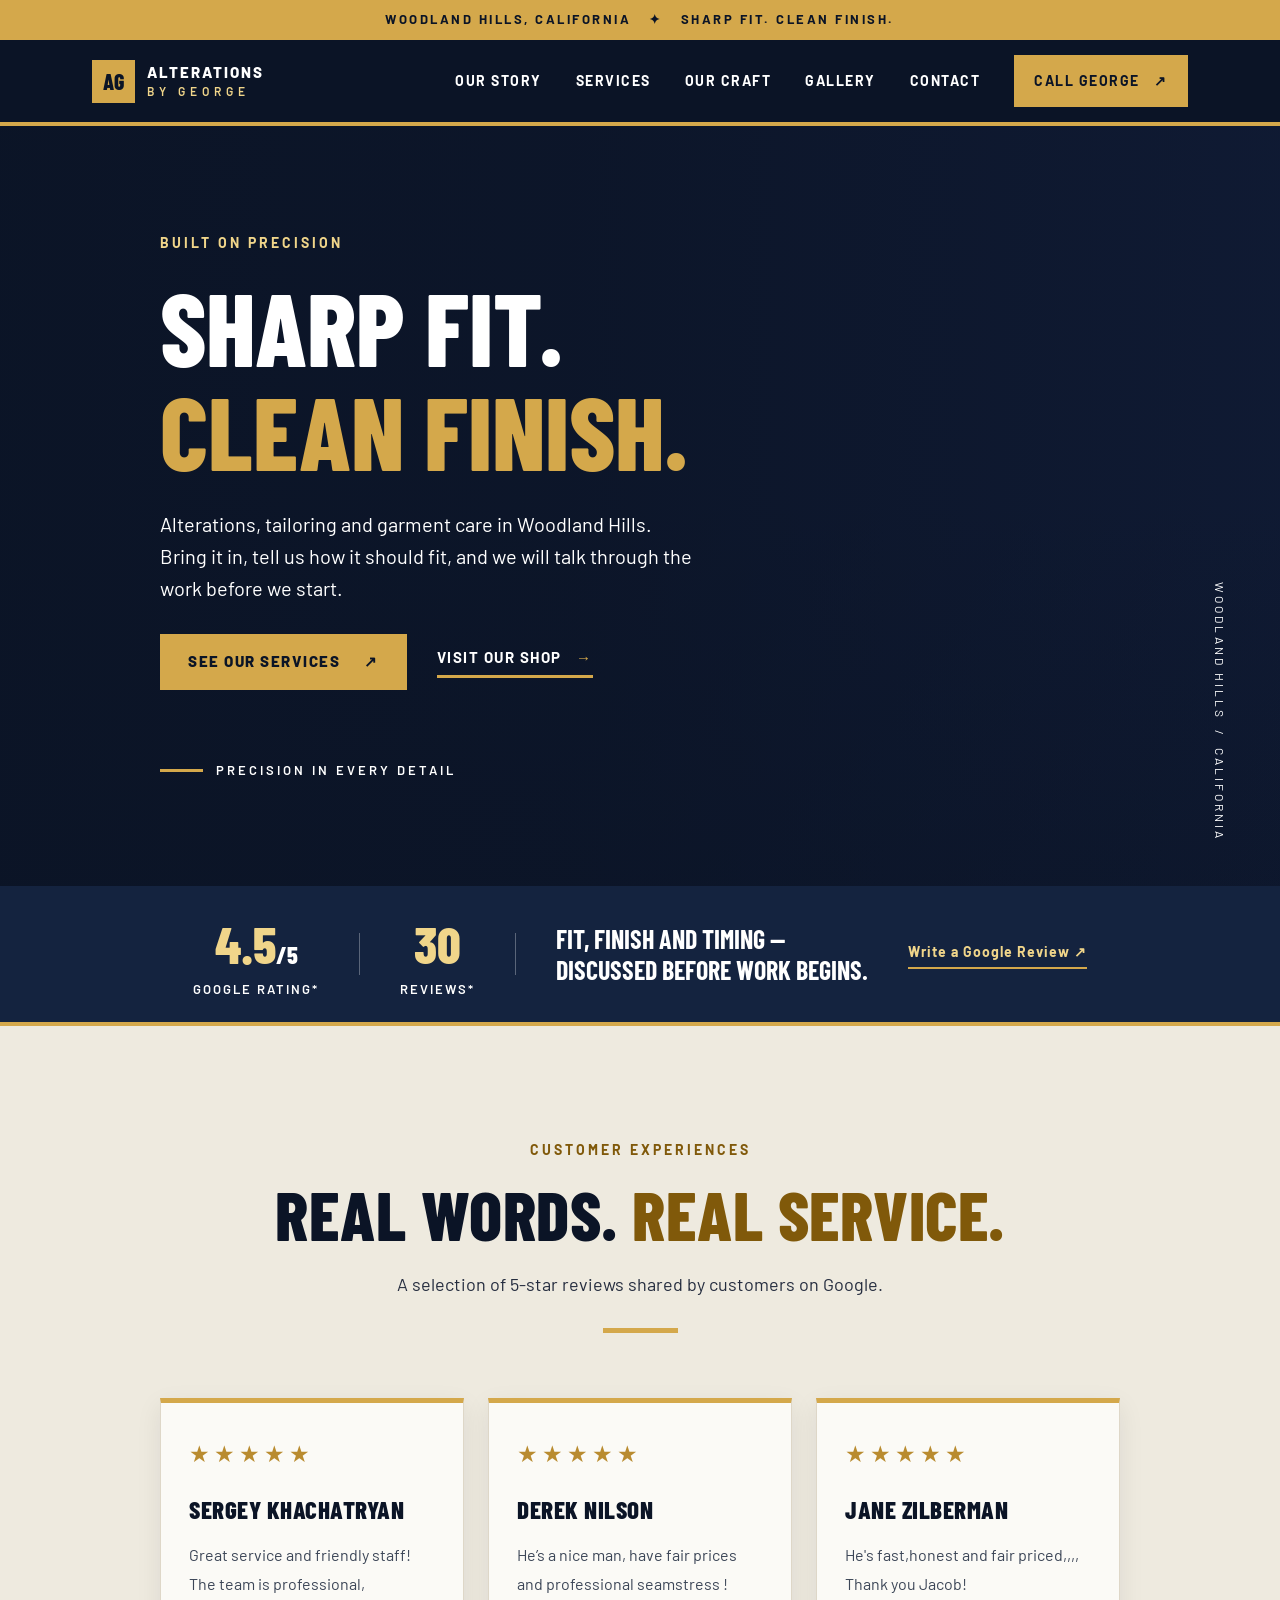
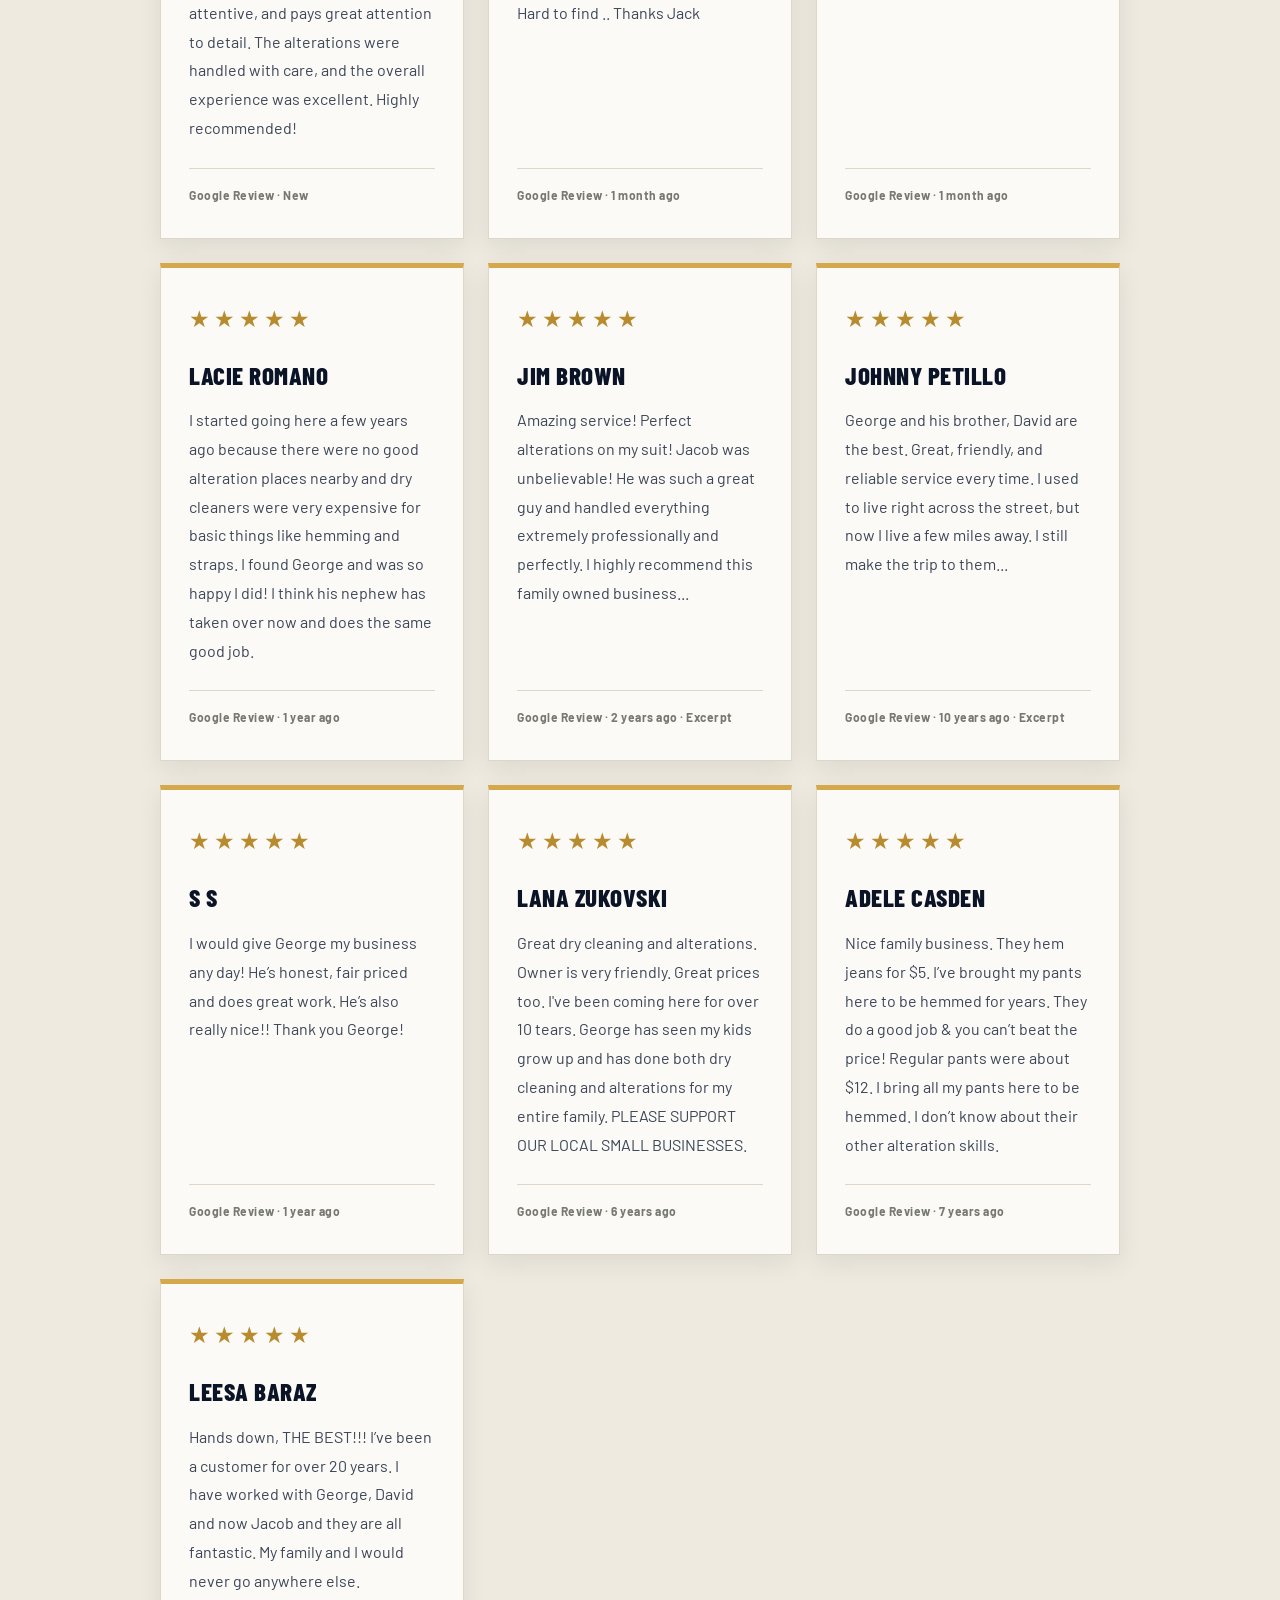
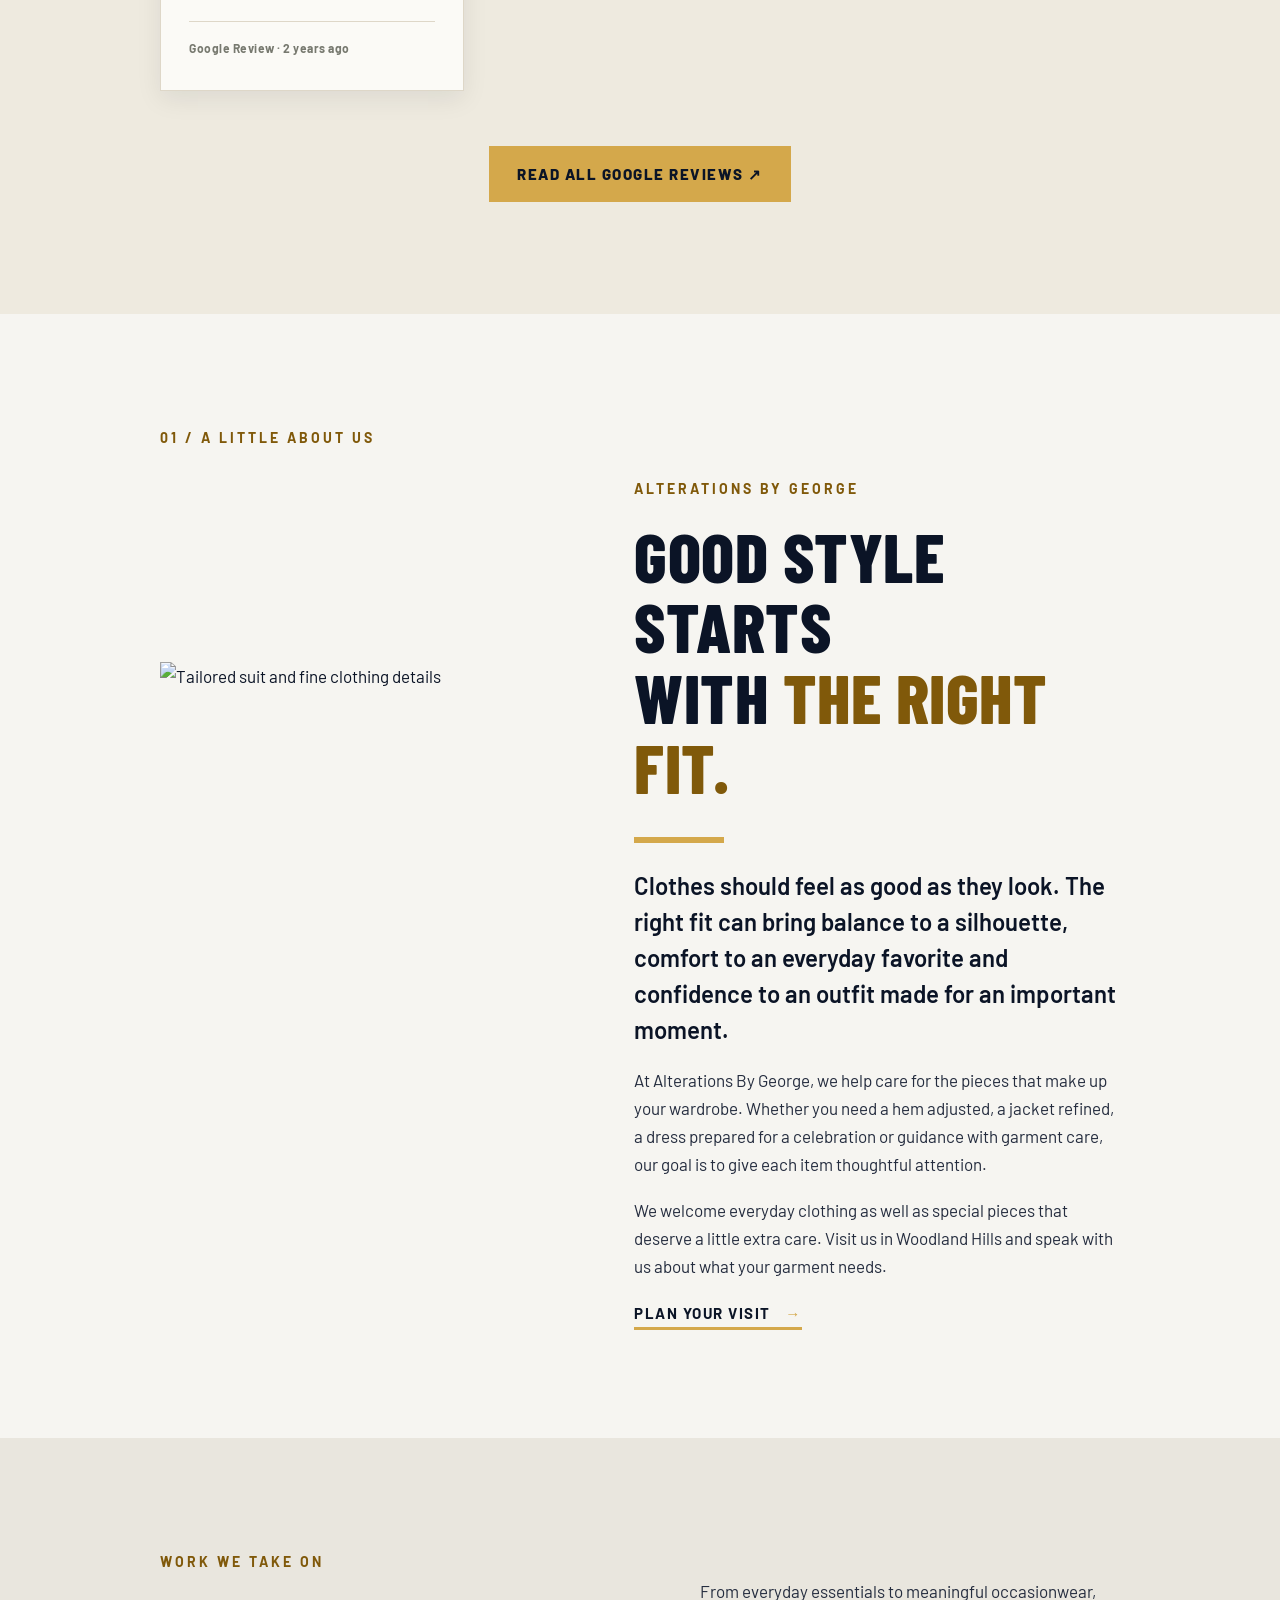
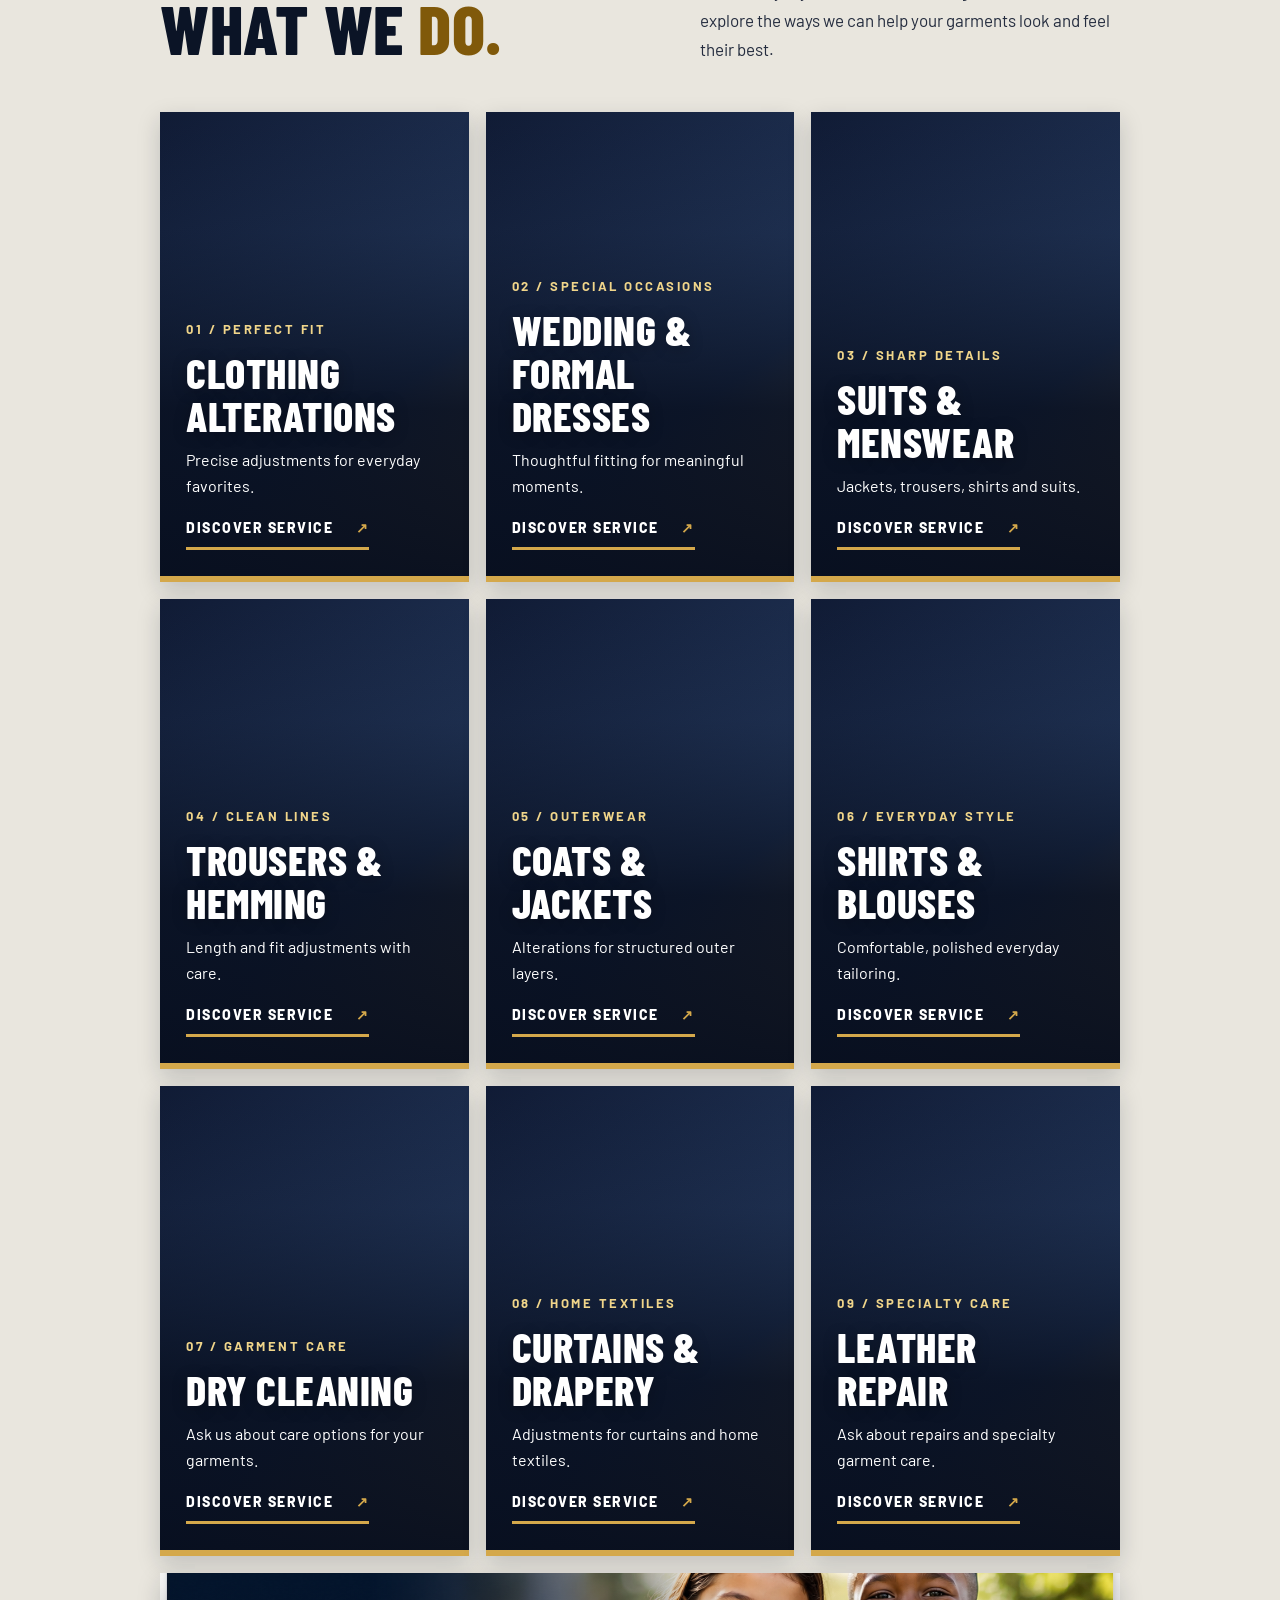
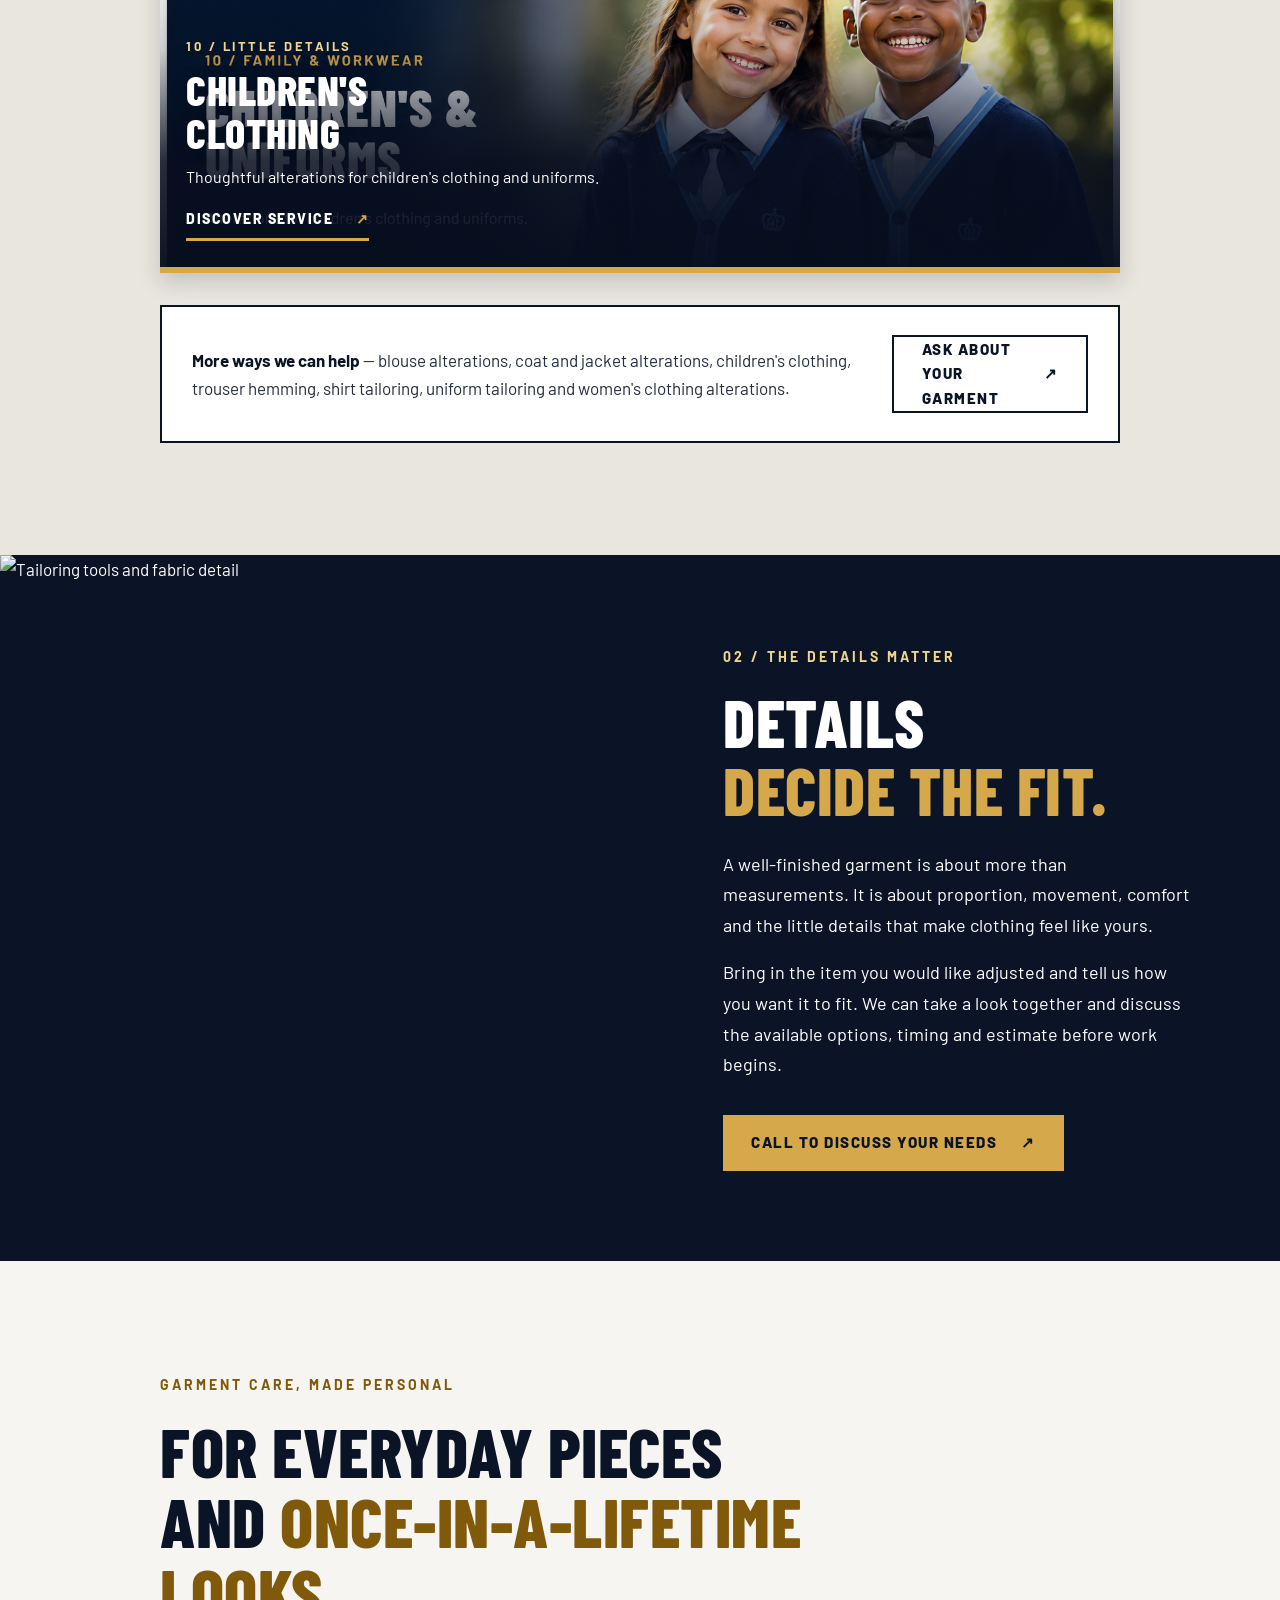
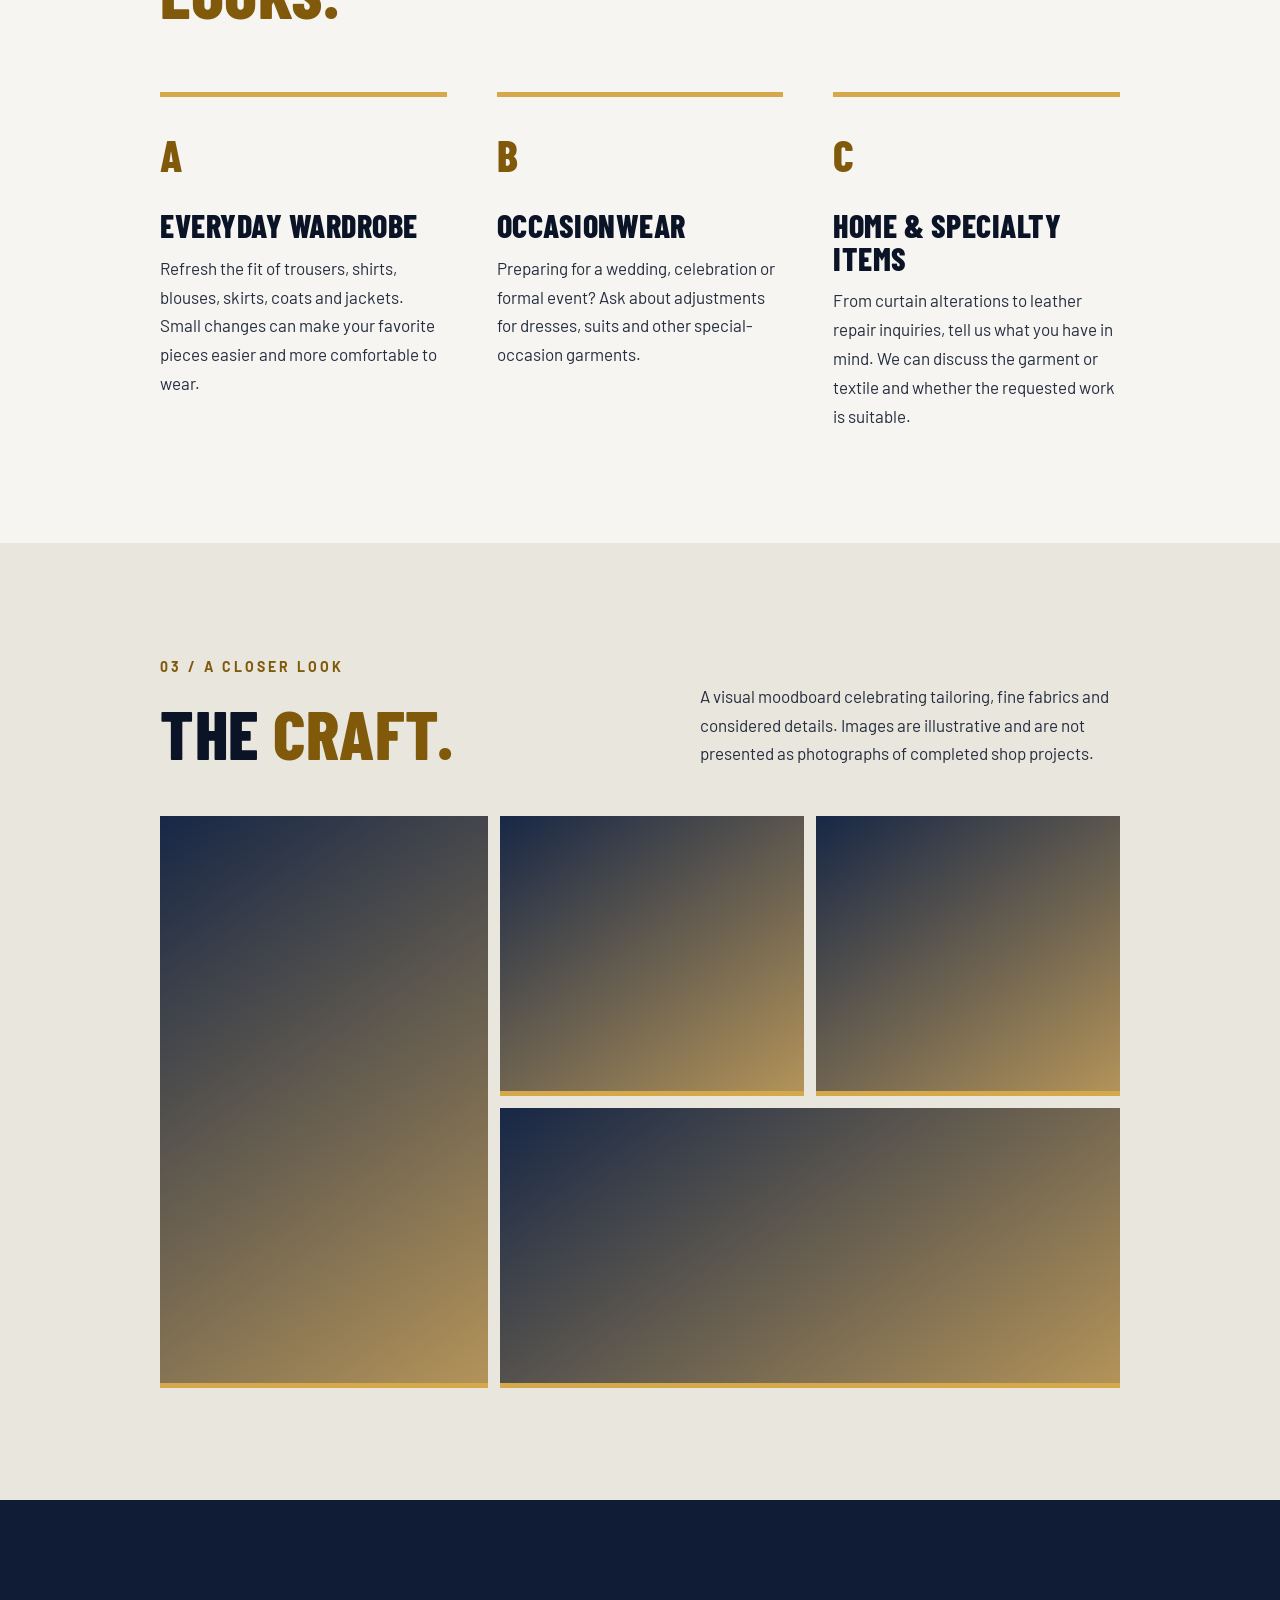
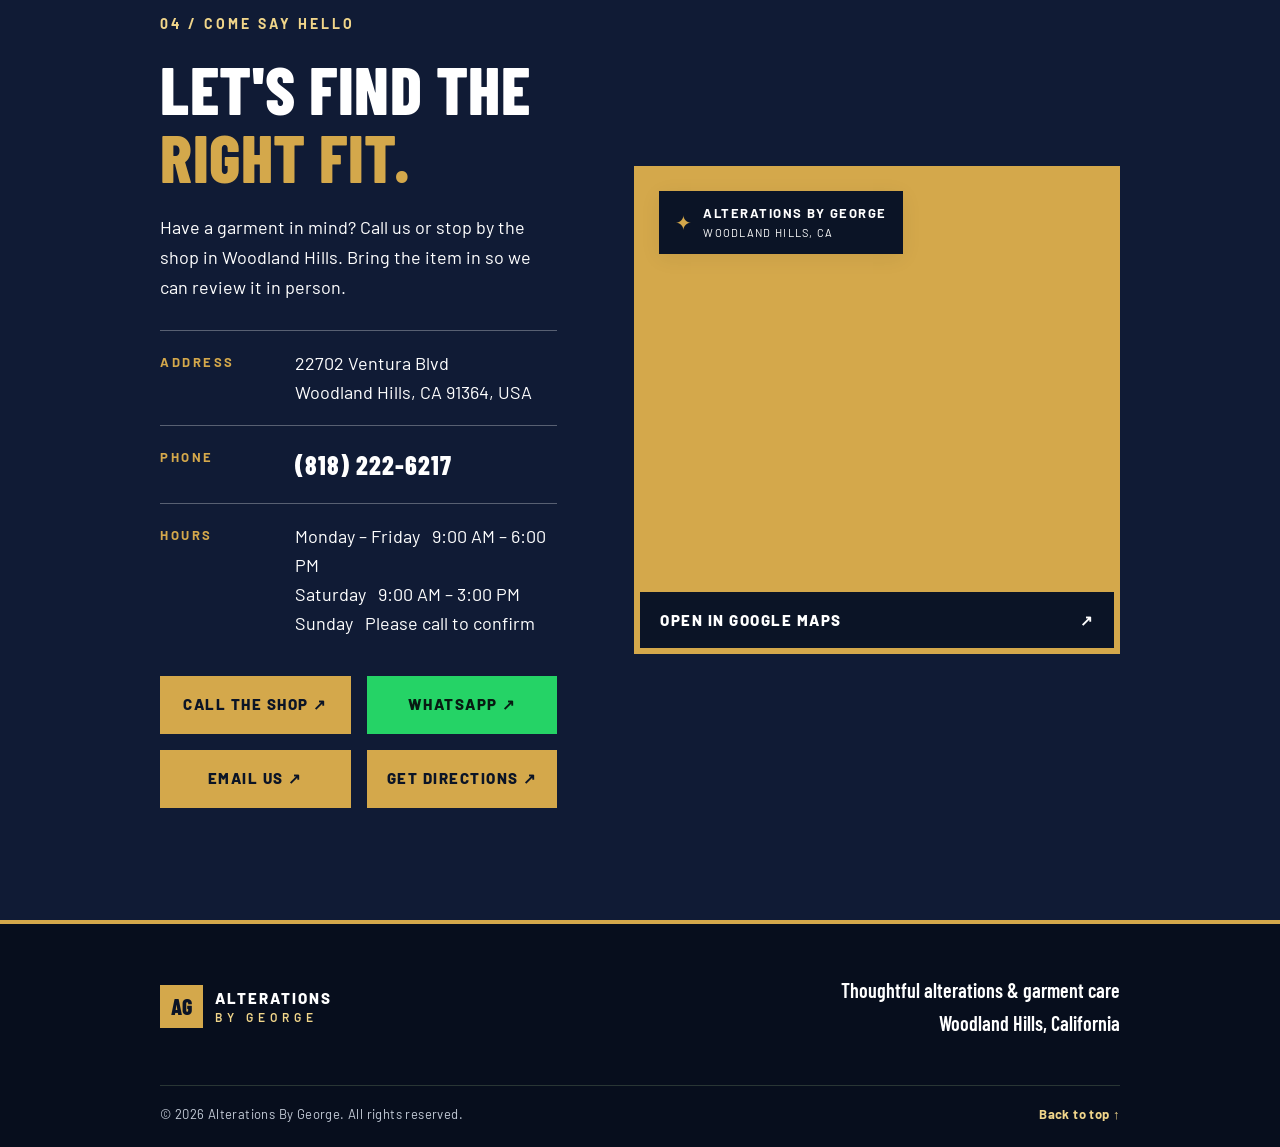
==== index.html @ c232e0cd "Update index.html" ====
<!DOCTYPE html>
<html lang="en">  
<head>
  <meta charset="UTF-8">
  <meta name="viewport" content="width=device-width, initial-scale=1.0">

  <title>Alterations By George | Clothing Alterations in Woodland Hills, CA</title>

  <meta name="description" content="Alterations By George offers professional clothing alterations, tailoring, wedding dress alterations, dry cleaning and garment care in Woodland Hills, California.">

  <meta name="robots" content="index, follow">

<link rel="canonical" href="https://www.alterationsbygeorge.net/">
  <meta name="theme-color" content="#0b1426">

  <meta property="og:title" content="Alterations By George | Tailoring & Garment Care">
  <meta property="og:description" content="Professional clothing alterations, tailoring and garment care in Woodland Hills, California.">
  <meta property="og:url" content="https://www.alterationsbygeorge.net/">
  <meta property="og:type" content="website">

  <link rel="preconnect" href="https://fonts.googleapis.com">
  <link rel="preconnect" href="https://fonts.gstatic.com" crossorigin>

  <link href="https://fonts.googleapis.com/css2?family=Barlow+Condensed:wght@600;700;800&family=Barlow:wght@400;500;600;700&display=swap" rel="stylesheet">

  <link rel="stylesheet" href="style.css">
  
<script type="application/ld+json">
{
  "@context": "https://schema.org",
  "@type": "LocalBusiness",
  "name": "Alterations By George",
  "url": "https://www.alterationsbygeorge.net/",
  "telephone": "+1-818-222-6217",
  "address": {
    "@type": "PostalAddress",
    "streetAddress": "22702 Ventura Blvd",
    "addressLocality": "Woodland Hills",
    "addressRegion": "CA",
    "postalCode": "91364",
    "addressCountry": "US"
  },
  "openingHoursSpecification": [
    {
      "@type": "OpeningHoursSpecification",
      "dayOfWeek": [
        "Monday",
        "Tuesday",
        "Wednesday",
        "Thursday",
        "Friday"
      ],
      "opens": "09:00",
      "closes": "18:00"
    },
    {
      "@type": "OpeningHoursSpecification",
      "dayOfWeek": "Saturday",
      "opens": "09:00",
      "closes": "15:00"
    }
  ]
}
</script>
</head>
<body>
  <div class="announcement">
    <span>WOODLAND HILLS, CALIFORNIA</span>
    <span class="announcement-dot">✦</span>
    <span>SHARP FIT. CLEAN FINISH.</span>
  </div>

  <header class="site-header" id="top">
    <a class="brand" href="#top" aria-label="Alterations By George home">
      <span class="brand-mark">AG</span>
      <span class="brand-name">ALTERATIONS <small>BY GEORGE</small></span>
    </a>
    <button class="menu-toggle" aria-label="Open navigation" aria-expanded="false">
      <span></span><span></span>
    </button>
    <nav class="main-nav" aria-label="Main navigation">
      <a href="#about">Our Story</a>
      <a href="#services">Services</a>
      <a href="#craft">Our Craft</a>
      <a href="#gallery">Gallery</a>
      <a href="#contact">Contact</a>
      <a class="nav-cta" href="tel:+18182226217">Call George <span>↗</span></a>
    </nav>
  </header>

  <main>
    <section class="hero">
      <div class="hero-image"></div>
      <div class="hero-shade"></div>
      <div class="hero-content reveal">
        <p class="eyebrow light">BUILT ON PRECISION</p>
        <h1>Sharp fit.<br><em>Clean finish.</em></h1>
        <p class="hero-copy">Alterations, tailoring and garment care in Woodland Hills. Bring it in, tell us how it should fit, and we will talk through the work before we start.</p>
        <div class="hero-actions">
          <a class="button button-gold" href="#services">See our services <span>↗</span></a>
          <a class="text-link light-link" href="#contact">Visit our shop <span>→</span></a>
        </div>
        <div class="hero-note"><span class="note-line"></span> PRECISION IN EVERY DETAIL</div>
      </div>
      <div class="hero-side-note">WOODLAND HILLS&nbsp; / &nbsp;CALIFORNIA</div>
    </section>

    <section class="trust-strip">
      <div class="trust-item"><strong>4.5<span>/5</span></strong><small>GOOGLE RATING*</small></div>
      <div class="trust-divider"></div>
      <div class="trust-item"><strong>30</strong><small>REVIEWS*</small></div>
      <div class="trust-divider"></div>
      <div class="trust-statement">Fit, finish and timing —<br>discussed before work begins.</div>
<a class="trust-link" href="https://www.google.com/maps/search/?api=1&query=Alterations+By+George%2C+22702+Ventura+Blvd%2C+Woodland+Hills%2C+CA+91364" target="_blank" rel="noopener">Write a Google Review ↗</a>    </section>

    
<section class="reviews-section section-pad" id="reviews">

  <div class="reviews-heading">
    <p class="eyebrow">CUSTOMER EXPERIENCES</p>
    <h2>Real words. <em>Real service.</em></h2>
    <p>A selection of 5-star reviews shared by customers on Google.</p>
    <div class="reviews-heading-line"></div>
  </div>

    <div class="reviews-grid">
      
    <article class="review-card">
      <div class="review-stars">★★★★★</div>
      <h3>Sergey Khachatryan</h3>
      <p>Great service and friendly staff! The team is professional, attentive, and pays great attention to detail. The alterations were handled with care, and the overall experience was excellent. Highly recommended!</p>
      <small>Google Review · New</small>
    </article>

    <article class="review-card">
      <div class="review-stars">★★★★★</div>
      <h3>Derek Nilson</h3>
      <p>He’s a nice man, have fair prices and professional seamstress ! Hard to find .. Thanks Jack</p>
      <small>Google Review · 1 month ago</small>
    </article>

    <article class="review-card">
      <div class="review-stars">★★★★★</div>
      <h3>Jane Zilberman</h3>
      <p>He's fast,honest and fair priced,,,, Thank you Jacob!</p>
      <small>Google Review · 1 month ago</small>
    </article>

    <article class="review-card">
      <div class="review-stars">★★★★★</div>
      <h3>Lacie Romano</h3>
      <p>I started going here a few years ago because there were no good alteration places nearby and dry cleaners were very expensive for basic things like hemming and straps. I found George and was so happy I did! I think his nephew has taken over now and does the same good job.</p>
      <small>Google Review · 1 year ago</small>
    </article>

    <article class="review-card">
      <div class="review-stars">★★★★★</div>
      <h3>Jim Brown</h3>
      <p>Amazing service! Perfect alterations on my suit! Jacob was unbelievable! He was such a great guy and handled everything extremely professionally and perfectly. I highly recommend this family owned business...</p>
      <small>Google Review · 2 years ago · Excerpt</small>
    </article>

    <article class="review-card">
      <div class="review-stars">★★★★★</div>
      <h3>Johnny Petillo</h3>
      <p>George and his brother, David are the best. Great, friendly, and reliable service every time. I used to live right across the street, but now I live a few miles away. I still make the trip to them...</p>
      <small>Google Review · 10 years ago · Excerpt</small>
    </article>

    <article class="review-card">
      <div class="review-stars">★★★★★</div>
      <h3>S S</h3>
      <p>I would give George my business any day! He’s honest, fair priced and does great work. He’s also really nice!! Thank you George!</p>
      <small>Google Review · 1 year ago</small>
    </article>

    <article class="review-card">
      <div class="review-stars">★★★★★</div>
      <h3>Lana Zukovski</h3>
      <p>Great dry cleaning and alterations. Owner is very friendly. Great prices too. I've been coming here for over 10 tears. George has seen my kids grow up and has done both dry cleaning and alterations for my entire family. PLEASE SUPPORT OUR LOCAL SMALL BUSINESSES.</p>
      <small>Google Review · 6 years ago</small>
    </article>

    <article class="review-card">
      <div class="review-stars">★★★★★</div>
      <h3>Adele Casden</h3>
      <p>Nice family business. They hem jeans for $5. I’ve brought my pants here to be hemmed for years. They do a good job & you can’t beat the price! Regular pants were about $12. I bring all my pants here to be hemmed. I don’t know about their other alteration skills.</p>
      <small>Google Review · 7 years ago</small>
    </article>

    <article class="review-card">
      <div class="review-stars">★★★★★</div>
      <h3>Leesa Baraz</h3>
      <p>Hands down, THE BEST!!! I’ve been a customer for over 20 years. I have worked with George, David and now Jacob and they are all fantastic. My family and I would never go anywhere else.</p>
      <small>Google Review · 2 years ago</small>
    </article>
  </div>

  <div class="reviews-footer">
    <a class="button button-gold"
       href="https://www.google.com/maps/place/Alterations+By+George/@34.1666174,-118.6208003,17z"
       target="_blank" rel="noopener">
      Read all Google Reviews ↗
    </a>
  </div>
</section>

<section class="intro section-pad" id="about">
  <div class="section-kicker reveal">01 / A LITTLE ABOUT US</div>

  <div class="intro-grid">

    <div class="intro-image reveal">
      <img loading="lazy" decoding="async"
  src="https://images.unsplash.com/photo-1598033129183-c4f50c736f10?auto=format&fit=crop&w=1000&q=70&fm=webp"
  alt="Tailored suit and fine clothing details"
>
    </div>

    <div class="intro-content">
      <div class="intro-heading reveal">
        <p class="eyebrow">ALTERATIONS BY GEORGE</p>
        <h2>Good style starts<br>with <em>the right fit.</em></h2>
        <div class="gold-rule"></div>
      </div>

      <div class="intro-text reveal">
        <p class="lead">Clothes should feel as good as they look. The right fit can bring balance to a silhouette, comfort to an everyday favorite and confidence to an outfit made for an important moment.</p>

        <p>At Alterations By George, we help care for the pieces that make up your wardrobe. Whether you need a hem adjusted, a jacket refined, a dress prepared for a celebration or guidance with garment care, our goal is to give each item thoughtful attention.</p>

        <p>We welcome everyday clothing as well as special pieces that deserve a little extra care. Visit us in Woodland Hills and speak with us about what your garment needs.</p>

        <a class="text-link dark-link" href="#contact">Plan your visit <span>→</span></a>
      </div>
    </div>

  </div>
</section>

    <section class="services-section section-pad" id="services">
  <div class="section-top reveal">
    <div>
      <p class="eyebrow">WORK WE TAKE ON</p>
      <h2>What we <em>do.</em></h2>
    </div>
    <p class="section-description">
      From everyday essentials to meaningful occasionwear, explore the ways we can help your garments look and feel their best.
    </p>
  </div>

  <div class="services-grid">

    <article class="service-card reveal" data-service="alterations">
      <img loading="lazy" src="https://images.unsplash.com/photo-1592878904946-b3cd8ae243d0?auto=format&fit=crop&w=700&q=68&fm=webp" alt="Clothing alterations and tailoring">
      <div class="service-overlay"></div>
      <div class="service-content">
        <span>01 / PERFECT FIT</span>
        <h3>Clothing<br>Alterations</h3>
        <p>Precise adjustments for everyday favorites.</p>
        <button class="service-open">Discover service <b>↗</b></button>
      </div>
    </article>

    <article class="service-card reveal" data-service="formal">
      <img loading="lazy" src="https://images.unsplash.com/photo-1595777457583-95e059d581b8?auto=format&fit=crop&w=700&q=68&fm=webp" alt="Elegant formal dress">
      <div class="service-overlay"></div>
      <div class="service-content">
        <span>02 / SPECIAL OCCASIONS</span>
        <h3>Wedding &<br>Formal Dresses</h3>
        <p>Thoughtful fitting for meaningful moments.</p>
        <button class="service-open">Discover service <b>↗</b></button>
      </div>
    </article>

    <article class="service-card reveal" data-service="mens">
      <img loading="lazy" src="https://images.unsplash.com/photo-1591047139829-d91aecb6caea?auto=format&fit=crop&w=700&q=68&fm=webp" alt="Classic tailored jacket">
      <div class="service-overlay"></div>
      <div class="service-content">
        <span>03 / SHARP DETAILS</span>
        <h3>Suits &<br>Menswear</h3>
        <p>Jackets, trousers, shirts and suits.</p>
        <button class="service-open">Discover service <b>↗</b></button>
      </div>
    </article>

    <article class="service-card reveal" data-service="trousers">
      <img loading="lazy" src="https://images.unsplash.com/photo-1624378439575-d8705ad7ae80?auto=format&fit=crop&w=700&q=68&fm=webp" alt="Smart trousers and tailored outfit">
      <div class="service-overlay"></div>
      <div class="service-content">
        <span>04 / CLEAN LINES</span>
        <h3>Trousers &<br>Hemming</h3>
        <p>Length and fit adjustments with care.</p>
        <button class="service-open">Discover service <b>↗</b></button>
      </div>
    </article>

    <article class="service-card reveal" data-service="outerwear">
      <img loading="lazy" src="https://images.unsplash.com/photo-1551028719-00167b16eac5?auto=format&fit=crop&w=700&q=68&fm=webp" alt="Leather outerwear jacket">
      <div class="service-overlay"></div>
      <div class="service-content">
        <span>05 / OUTERWEAR</span>
        <h3>Coats &<br>Jackets</h3>
        <p>Alterations for structured outer layers.</p>
        <button class="service-open">Discover service <b>↗</b></button>
      </div>
    </article>

    <article class="service-card reveal" data-service="shirts">
      <img loading="lazy" src="https://images.unsplash.com/photo-1445205170230-053b83016050?auto=format&fit=crop&w=700&q=68&fm=webp" alt="Shirts and wardrobe essentials">
      <div class="service-overlay"></div>
      <div class="service-content">
        <span>06 / EVERYDAY STYLE</span>
        <h3>Shirts &<br>Blouses</h3>
        <p>Comfortable, polished everyday tailoring.</p>
        <button class="service-open">Discover service <b>↗</b></button>
      </div>
    </article>

    <article class="service-card reveal" data-service="dryclean">
      <img loading="lazy" src="https://images.unsplash.com/photo-1604335399105-a0c585fd81a1?auto=format&fit=crop&w=700&q=68&fm=webp" alt="Freshly cleaned and pressed garments">
      <div class="service-overlay"></div>
      <div class="service-content">
        <span>07 / GARMENT CARE</span>
        <h3>Dry Cleaning</h3>
        <p>Ask us about care options for your garments.</p>
        <button class="service-open">Discover service <b>↗</b></button>
      </div>
    </article>

    <article class="service-card reveal" data-service="curtains">
      <img loading="lazy" src="https://images.unsplash.com/photo-1616486338812-3dadae4b4ace?auto=format&fit=crop&w=700&q=68&fm=webp" alt="Elegant curtains in a refined interior">
      <div class="service-overlay"></div>
      <div class="service-content">
        <span>08 / HOME TEXTILES</span>
        <h3>Curtains &<br>Drapery</h3>
        <p>Adjustments for curtains and home textiles.</p>
        <button class="service-open">Discover service <b>↗</b></button>
      </div>
    </article>

    <article class="service-card reveal" data-service="leather">
      <img loading="lazy" src="https://images.unsplash.com/photo-1548036328-c9fa89d128fa?auto=format&fit=crop&w=700&q=68&fm=webp" alt="Leather goods and accessories">
      <div class="service-overlay"></div>
      <div class="service-content">
        <span>09 / SPECIALTY CARE</span>
        <h3>Leather<br>Repair</h3>
        <p>Ask about repairs and specialty garment care.</p>
        <button class="service-open">Discover service <b>↗</b></button>
      </div>
    </article>

   <article class="service-card reveal" data-service="children">
  <img
    loading="lazy"
    decoding="async"
    src="./children-uniforms.png"
    alt="A boy and a girl wearing children's clothing"
  >

  <div class="service-overlay"></div>

  <div class="service-content">
    <span>10 / LITTLE DETAILS</span>
    <h3>Children's<br>Clothing</h3>
    <p>Thoughtful alterations for children's clothing and uniforms.</p>
    <button class="service-open">
      Discover service <b>↗</b>
    </button>
  </div>
</article>

  </div>

  <div class="service-more reveal">
    <p><strong>More ways we can help</strong> — blouse alterations, coat and jacket alterations, children's clothing, trouser hemming, shirt tailoring, uniform tailoring and women's clothing alterations.</p>
    <a class="button button-outline" href="tel:+18182226217">Ask about your garment <span>↗</span></a>
  </div>
</section>

    <section class="feature-band" id="craft">
      <div class="feature-photo"><img loading="lazy" decoding="async" src="https://images.unsplash.com/photo-1489987707025-afc232f7ea0f?auto=format&fit=crop&w=1000&q=70&fm=webp" alt="Tailoring tools and fabric detail"></div>
      <div class="feature-copy reveal">
        <p class="eyebrow light">02 / THE DETAILS MATTER</p>
        <h2>Details<br><em>decide the fit.</em></h2>
        <p>A well-finished garment is about more than measurements. It is about proportion, movement, comfort and the little details that make clothing feel like yours.</p>
        <p>Bring in the item you would like adjusted and tell us how you want it to fit. We can take a look together and discuss the available options, timing and estimate before work begins.</p>
        <a class="button button-gold" href="tel:+18182226217">Call to discuss your needs <span>↗</span></a>
      </div>
    </section>

    <section class="care-section section-pad">
      <div class="care-heading reveal"><p class="eyebrow">GARMENT CARE, MADE PERSONAL</p><h2>For everyday pieces<br>and <em>once-in-a-lifetime looks.</em></h2></div>
      <div class="care-columns">
        <div class="care-column reveal"><span class="care-number">A</span><h3>Everyday wardrobe</h3><p>Refresh the fit of trousers, shirts, blouses, skirts, coats and jackets. Small changes can make your favorite pieces easier and more comfortable to wear.</p></div>
        <div class="care-column reveal"><span class="care-number">B</span><h3>Occasionwear</h3><p>Preparing for a wedding, celebration or formal event? Ask about adjustments for dresses, suits and other special-occasion garments.</p></div>
        <div class="care-column reveal"><span class="care-number">C</span><h3>Home & specialty items</h3><p>From curtain alterations to leather repair inquiries, tell us what you have in mind. We can discuss the garment or textile and whether the requested work is suitable.</p></div>
      </div>
    </section>

    <section class="gallery-section section-pad" id="gallery">
      <div class="section-top reveal"><div><p class="eyebrow">03 / A CLOSER LOOK</p><h2>The <em>craft.</em></h2></div><p class="section-description">A visual moodboard celebrating tailoring, fine fabrics and considered details. Images are illustrative and are not presented as photographs of completed shop projects.</p></div>
      <div class="gallery-grid">
        <button class="gallery-image gallery-tall reveal" data-full="https://images.unsplash.com/photo-1523381210434-271e8be1f52b?auto=format&fit=crop&w=1400&q=70&fm=webp" aria-label="View tailoring detail"><img loading="lazy" decoding="async" src="https://images.unsplash.com/photo-1523381210434-271e8be1f52b?auto=format&fit=crop&w=700&q=68&fm=webp" data-alt="https://images.unsplash.com/photo-1558769132-cb1aea458c5e?auto=format&fit=crop&w=700&q=68&fm=webp https://images.unsplash.com/photo-1490481651871-ab68de25d43d?auto=format&fit=crop&w=700&q=68&fm=webp" alt="Clothing on a rack"></button>
        <button class="gallery-image reveal" data-full="https://images.unsplash.com/photo-1594552072238-b8a33785b261?auto=format&fit=crop&w=1400&q=70&fm=webp" aria-label="View formalwear"><img loading="lazy" decoding="async" src="https://images.unsplash.com/photo-1594552072238-b8a33785b261?auto=format&fit=crop&w=700&q=68&fm=webp" alt="Formalwear"></button>
        <button class="gallery-image reveal" data-full="https://images.unsplash.com/photo-1507679799987-c73779587ccf?auto=format&fit=crop&w=1400&q=70&fm=webp" aria-label="View tailored suit"><img loading="lazy" decoding="async" src="https://images.unsplash.com/photo-1507679799987-c73779587ccf?auto=format&fit=crop&w=700&q=68&fm=webp" alt="Man in a tailored suit"></button>
        <button class="gallery-image reveal" data-full="https://images.unsplash.com/photo-1441986300917-64674bd600d8?auto=format&fit=crop&w=1400&q=70&fm=webp" aria-label="View clothing on display"><img loading="lazy" decoding="async" src="https://images.unsplash.com/photo-1441986300917-64674bd600d8?auto=format&fit=crop&w=700&q=68&fm=webp" alt="Clothing on display"></button>
      </div>
    </section>

    <section class="visit-section section-pad" id="contact">

  <div class="visit-info reveal">
    <p class="eyebrow light">04 / COME SAY HELLO</p>

    <h2>Let's find the<br><em>right fit.</em></h2>

    <p class="visit-intro">
      Have a garment in mind? Call us or stop by the shop in Woodland Hills.
      Bring the item in so we can review it in person.
    </p>

    <div class="contact-detail">
      <span>ADDRESS</span>
      <p>22702 Ventura Blvd<br>Woodland Hills, CA 91364, USA</p>
    </div>

    <div class="contact-detail">
      <span>PHONE</span>
      <p><a href="tel:+18182226217">(818) 222-6217</a></p>
    </div>

    <div class="contact-detail">
      <span>HOURS</span>
      <p>
        Monday – Friday&nbsp;&nbsp; 9:00 AM – 6:00 PM<br>
        Saturday&nbsp;&nbsp; 9:00 AM – 3:00 PM<br>
        Sunday&nbsp;&nbsp; Please call to confirm
      </p>
    </div>

    <div class="visit-actions">
      <a class="button button-gold" href="tel:+18182226217">Call the Shop ↗</a>
      <a class="button whatsapp-button" href="https://wa.me/18182226217" target="_blank" rel="noopener">WhatsApp ↗</a>
<a class="button email-button"
   href="https://mail.google.com/mail/?view=cm&fs=1&to=alterationsbygeorge0@gmail.com"
   target="_blank">
  Email Us ↗
</a>      <a class="button button-gold" href="https://www.google.com/maps/dir/?api=1&destination=22702+Ventura+Blvd%2C+Woodland+Hills%2C+CA+91364" target="_blank" rel="noopener">Get Directions ↗</a>
    </div>
  </div>

  <div class="map-wrap reveal">
    <div class="map-label">
      <span class="map-pin">✦</span>
      <div>
        <strong>ALTERATIONS BY GEORGE</strong>
        <small>WOODLAND HILLS, CA</small>
      </div>
    </div>

    <iframe
      title="Map showing Alterations By George in Woodland Hills"
src="https://www.google.com/maps?q=22702+Ventura+Blvd,+Woodland+Hills,+CA+91364,+USA&output=embed"      loading="lazy"
      referrerpolicy="no-referrer-when-downgrade"
      allowfullscreen>
    </iframe>

    <a class="map-directions" href="https://www.google.com/maps/dir/?api=1&destination=22702+Ventura+Blvd%2C+Woodland+Hills%2C+CA+91364" target="_blank" rel="noopener">
      Open in Google Maps <span>↗</span>
    </a>
  </div>

</section>
  </main>

  <footer class="footer">
    <a class="brand footer-brand" href="#top"><span class="brand-mark">AG</span><span class="brand-name">ALTERATIONS <small>BY GEORGE</small></span></a>
    <p>Thoughtful alterations & garment care<br>Woodland Hills, California</p>
    <div class="footer-bottom"><span>© <span id="year"></span> Alterations By George. All rights reserved.</span><a href="#top">Back to top ↑</a></div>
  </footer>

  <div class="modal" id="serviceModal" aria-hidden="true">
    <div class="modal-backdrop"></div><div class="modal-panel" role="dialog" aria-modal="true" aria-labelledby="modalTitle">
      <button class="modal-close" aria-label="Close dialog">×</button><p class="eyebrow">ALTERATIONS BY GEORGE</p><h2 id="modalTitle">Service</h2><p id="modalText"></p><a class="button button-dark" href="tel:+18182226217">Call to ask about this service ↗</a>
    </div>
  </div>
  <div class="lightbox" id="lightbox" aria-hidden="true"><button class="lightbox-close" aria-label="Close image">×</button><img loading="lazy" decoding="async" src="" alt="Expanded gallery image"></div>
  <button class="back-top" aria-label="Back to top">↑</button>
  <script src="script.js"></script>
</body>
</html>
---- style.css ----
*{box-sizing:border-box;margin:0;padding:0}
:root{--ink:#101b35;--ink2:#172746;--gold:#c9a45c;--gold-light:#ead7a6;--cream:#f1eee6;--paper:#fbfaf6;--muted:#727a73;--serif:"Playfair Display",Georgia,serif;--sans:"DM Sans",Arial,sans-serif}
html{scroll-behavior:smooth;scroll-padding-top:90px}
body{font-family:var(--sans);color:var(--ink);background:var(--paper);line-height:1.7;overflow-x:hidden}
a{color:inherit;text-decoration:none}button{font:inherit}.announcement{height:34px;background:#0a1429;color:#d7c59f;display:flex;align-items:center;justify-content:center;gap:18px;font-size:9px;letter-spacing:2px;font-weight:600}.announcement-dot{color:var(--gold)}
.site-header{height:86px;padding:0 7.2%;display:flex;align-items:center;justify-content:space-between;background:var(--paper);position:sticky;top:0;z-index:20;border-bottom:1px solid rgba(20,34,34,.08)}
.brand{display:flex;align-items:center;gap:12px}.brand-mark{width:43px;height:43px;border:1px solid var(--gold);color:var(--gold);display:grid;place-items:center;font-family:var(--serif);font-size:19px;letter-spacing:-2px}.brand-name{font-size:11px;font-weight:700;letter-spacing:2.1px;line-height:1.4}.brand-name small{display:block;font-size:9px;letter-spacing:4px;font-weight:500;color:#8a7958}
.main-nav{display:flex;align-items:center;gap:34px}.main-nav>a{font-size:11px;font-weight:600;letter-spacing:.4px;transition:color .2s}.main-nav>a:hover{color:#a7864d}.main-nav .nav-cta{padding:13px 18px;background:var(--ink);color:#fff}.nav-cta span{color:var(--gold);margin-left:10px}.menu-toggle{display:none;background:none;border:0}
.hero{min-height:660px;height:min(760px,78vw);position:relative;display:flex;align-items:center;background:#101b35;color:white;overflow:hidden}.hero-image{position:absolute;inset:0;background:url("https://images.unsplash.com/photo-1617137968427-85924c800a22?auto=format&fit=crop&w=1600&q=68&fm=webp") center 25%/cover;opacity:.57;transform:scale(1.02)}.hero-shade{position:absolute;inset:0;background:linear-gradient(90deg,rgba(9,20,20,.94) 0%,rgba(10,23,23,.77) 43%,rgba(10,23,23,.12) 100%),linear-gradient(0deg,rgba(9,20,20,.3),transparent 55%)}
.hero-content{position:relative;z-index:1;width:min(680px,78%);margin-left:12.5%;padding:80px 0}.eyebrow{font-size:9px;letter-spacing:2.6px;font-weight:700;color:#a88c5b;margin-bottom:20px}.eyebrow.light{color:var(--gold-light)}h1,h2,h3{font-family:var(--serif);font-weight:500;line-height:1.12}h1{font-size:clamp(48px,6.3vw,88px);letter-spacing:-2px}.hero h1 em,.feature-copy h2 em,.visit-info h2 em{color:var(--gold-light);font-weight:400}.hero-copy{max-width:475px;color:#e0e3dc;font-size:14px;line-height:1.9;margin:25px 0 30px}.hero-actions{display:flex;align-items:center;gap:30px;flex-wrap:wrap}.button{min-height:48px;padding:0 22px;display:inline-flex;align-items:center;justify-content:center;gap:24px;font-size:10px;letter-spacing:.7px;font-weight:700;transition:transform .25s,background .25s}.button:hover{transform:translateY(-3px)}.button-gold{background:var(--gold);color:#111d1d}.button-gold:hover{background:#ddc28b}.button-outline{border:1px solid #b99d6b;color:var(--ink)}.button-dark{background:var(--ink);color:white}.text-link{font-size:11px;font-weight:700;letter-spacing:.5px;border-bottom:1px solid var(--gold);padding-bottom:5px}.text-link span{margin-left:10px;color:var(--gold)}.light-link{color:#fff}.dark-link{color:var(--ink)}.hero-note{margin-top:70px;display:flex;align-items:center;gap:13px;font-size:8px;letter-spacing:2px;color:#d1d4cd}.note-line{width:43px;height:1px;background:var(--gold)}.hero-side-note{position:absolute;right:4%;bottom:45px;writing-mode:vertical-rl;font-size:8px;letter-spacing:2.4px;color:#e3d7bc}
.trust-strip{min-height:130px;background:#eeeadf;display:flex;align-items:center;justify-content:center;gap:48px;padding:25px 7%}.trust-item{text-align:center;display:flex;flex-direction:column;line-height:1.25}.trust-item strong{font-family:var(--serif);font-size:32px;font-weight:500}.trust-item strong span{font-size:17px;color:#9a8054}.trust-item small{font-size:8px;letter-spacing:1.8px;color:#6c7169;margin-top:5px}.trust-divider{height:42px;width:1px;background:#c9c2b3}.trust-statement{font-family:var(--serif);font-size:18px;line-height:1.5}.trust-link{font-size:10px;border-bottom:1px solid #ad9568;padding-bottom:4px}
.section-pad{padding:112px 12.5%}.intro-grid{display:grid;grid-template-columns:1fr 1.08fr;gap:10%;align-items:start}.intro h2,.section-top h2,.care-heading h2{font-size:clamp(38px,4.5vw,60px);letter-spacing:-1.3px}.intro h2 em,.section-top h2 em,.care-heading h2 em{color:#a88c5b;font-weight:400}.gold-rule{height:1px;width:62px;background:var(--gold);margin-top:34px}.intro-text{padding-top:12px;color:#69716b;font-size:13px}.intro-text p{margin-bottom:18px}.intro-text .lead{font-family:var(--serif);font-size:20px;line-height:1.6;color:var(--ink)}
.services-section{background:var(--cream)}.section-top{display:flex;justify-content:space-between;align-items:end;gap:40px;margin-bottom:48px}.section-description{max-width:370px;font-size:12px;color:#727a73;line-height:1.9}.services-grid{display:grid;grid-template-columns:repeat(3,1fr);gap:17px}.service-card{height:420px;position:relative;overflow:hidden;background:#1a2947;color:white;cursor:pointer}.service-card img{width:100%;height:100%;object-fit:cover;transition:transform .7s;filter:saturate(.78)}.service-card:hover img{transform:scale(1.07)}.service-overlay{position:absolute;inset:0;background:linear-gradient(0deg,rgba(8,19,19,.92),rgba(8,19,19,.03) 80%)}.service-content{position:absolute;left:27px;right:25px;bottom:26px}.service-content>span{font-size:8px;letter-spacing:2px;color:var(--gold-light)}.service-content h3{font-size:34px;margin:12px 0 8px}.service-content p{font-size:11px;color:#d9ddd7;max-width:230px}.service-open{margin-top:17px;border:0;border-bottom:1px solid #9b875d;background:transparent;color:white;padding:0 0 7px;font-size:9px;letter-spacing:1px;cursor:pointer}.service-open b{color:var(--gold-light);margin-left:18px}.service-more{margin-top:32px;padding:25px 28px;border:1px solid #d6cebd;display:flex;align-items:center;justify-content:space-between;gap:30px}.service-more p{max-width:650px;font-size:12px;color:#68716b}.service-more strong{color:var(--ink)}
.feature-band{background:var(--ink);color:white;display:grid;grid-template-columns:1fr 1fr;min-height:560px}.feature-photo{min-height:560px;overflow:hidden}.feature-photo img{width:100%;height:100%;object-fit:cover;filter:brightness(.75) saturate(.75)}.feature-copy{padding:90px 13%;align-self:center}.feature-copy h2,.visit-info h2{font-size:clamp(42px,4.6vw,62px);margin-bottom:25px}.feature-copy>p:not(.eyebrow){font-size:12px;color:#c4cbc3;line-height:1.9;margin:0 0 17px}.feature-copy .button{margin-top:18px}
.care-section{background:var(--paper)}.care-heading{max-width:720px;margin-bottom:65px}.care-columns{display:grid;grid-template-columns:repeat(3,1fr);gap:50px}.care-column{border-top:1px solid #c7b58f;padding-top:20px}.care-number{font-family:var(--serif);font-size:23px;color:#ad905d}.care-column h3{font-size:25px;margin:17px 0 12px}.care-column p{font-size:12px;color:#737b74;line-height:1.9}
.gallery-section{background:#eeeadf}.gallery-grid{display:grid;grid-template-columns:1.15fr 1fr 1fr;grid-template-rows:230px 230px;gap:14px}.gallery-image{border:0;padding:0;overflow:hidden;cursor:zoom-in;background:#ccc}.gallery-image img{width:100%;height:100%;object-fit:cover;display:block;transition:transform .5s}.gallery-image:hover img{transform:scale(1.06)}.gallery-tall{grid-row:span 2}
.visit-section{background:#101b35;color:white;display:grid;grid-template-columns:.9fr 1.1fr;gap:8%;align-items:center}.visit-info h2{margin-bottom:22px}.visit-intro{font-size:12px;color:#c1c9c1;max-width:410px;line-height:1.9;margin-bottom:28px}.contact-detail{display:grid;grid-template-columns:92px 1fr;gap:15px;border-top:1px solid rgba(255,255,255,.16);padding:14px 0}.contact-detail>span{font-size:8px;letter-spacing:1.7px;color:var(--gold-light);padding-top:3px}.contact-detail p{font-size:11px;color:#e4e8e1;line-height:1.8}.contact-detail a:hover{color:var(--gold-light)}.visit-actions{display:flex;align-items:center;gap:25px;margin-top:20px;flex-wrap:wrap}
.map-wrap{background:#e8e2d5;padding:12px;position:relative;min-height:440px}.map-label{position:absolute;z-index:2;top:25px;left:25px;background:#fff;padding:12px 16px;display:flex;align-items:center;gap:11px;box-shadow:0 4px 20px #0001}.map-pin{color:#a78952;font-size:20px}.map-label strong,.map-label small{display:block}.map-label strong{font-size:9px;letter-spacing:1px}.map-label small{font-size:8px;color:#7c817a;letter-spacing:1.3px}.map-wrap iframe{width:100%;height:410px;border:0;display:block;filter:grayscale(.55) sepia(.13)}.map-directions{display:flex;justify-content:space-between;background:var(--gold);color:#172323;padding:13px 17px;font-size:10px;font-weight:700;letter-spacing:.5px}
.footer{background:#091329;color:#d8ddd5;padding:50px 12.5% 22px;display:grid;grid-template-columns:1fr 1fr;align-items:center;gap:20px}.footer-brand .brand-name{color:white}.footer>p{text-align:right;font-family:var(--serif);font-size:16px;color:#c2c8c0}.footer-bottom{grid-column:1/-1;border-top:1px solid #293635;margin-top:25px;padding-top:18px;display:flex;justify-content:space-between;font-size:9px;color:#89948b;letter-spacing:.4px}.footer-bottom a{color:var(--gold-light)}
.modal,.lightbox{position:fixed;inset:0;z-index:50;display:none;align-items:center;justify-content:center;padding:20px}.modal.open,.lightbox.open{display:flex}.modal-backdrop{position:absolute;inset:0;background:rgba(4,13,13,.78);backdrop-filter:blur(4px)}.modal-panel{position:relative;z-index:1;background:var(--paper);width:min(520px,100%);padding:55px;box-shadow:0 20px 70px #0003}.modal-panel h2{font-size:42px;margin-bottom:20px}.modal-panel>p:not(.eyebrow){font-size:13px;color:#68716b;line-height:1.9;margin-bottom:25px}.modal-close,.lightbox-close{position:absolute;right:17px;top:10px;border:0;background:none;font-size:30px;color:var(--ink);cursor:pointer}.lightbox{background:rgba(4,12,12,.94)}.lightbox img{max-width:min(1000px,90vw);max-height:85vh;object-fit:contain}.lightbox-close{color:white;right:30px;top:20px;font-size:40px}.back-top{position:fixed;right:22px;bottom:22px;width:42px;height:42px;border:0;background:var(--gold);color:var(--ink);font-size:20px;cursor:pointer;opacity:0;pointer-events:none;transition:opacity .2s;z-index:15}.back-top.visible{opacity:1;pointer-events:auto}
.reveal{opacity:0;transform:translateY(22px);transition:opacity .7s ease,transform .7s ease}.reveal.visible{opacity:1;transform:translateY(0)}
@media(max-width:1050px){.site-header{padding:0 5%}.main-nav{gap:20px}.section-pad{padding:90px 7%}.hero-content{margin-left:8%}.services-grid{grid-template-columns:repeat(2,1fr)}.service-card{height:390px}.visit-section{gap:5%}.feature-copy{padding:70px 9%}}
@media(max-width:760px){.announcement{font-size:7px;gap:9px;letter-spacing:1.2px}.site-header{height:72px;padding:0 6%}.brand-mark{width:38px;height:38px}.menu-toggle{display:flex;flex-direction:column;gap:6px;padding:10px;cursor:pointer}.menu-toggle span{display:block;width:24px;height:1px;background:var(--ink)}.main-nav{position:absolute;top:72px;left:0;right:0;background:var(--paper);display:none;flex-direction:column;align-items:stretch;gap:0;padding:10px 6% 22px;box-shadow:0 15px 25px #0001}.main-nav.open{display:flex}.main-nav>a{padding:13px 0;border-bottom:1px solid #e8e4db}.main-nav .nav-cta{padding:13px 16px;margin-top:12px;border:0}.hero{height:auto;min-height:650px}.hero-image{background-position:58% center}.hero-content{width:84%;margin-left:8%;padding:90px 0}.hero h1{font-size:clamp(46px,10vw,68px)}.hero-copy{font-size:13px}.hero-note{margin-top:55px}.hero-side-note{right:3%;bottom:25px;font-size:7px}.trust-strip{gap:18px;flex-wrap:wrap;padding:24px 5%}.trust-item strong{font-size:27px}.trust-statement{font-size:15px;flex-basis:100%;text-align:center;order:4}.trust-link{font-size:9px}.trust-divider{height:32px}.section-pad{padding:75px 7%}.intro-grid{grid-template-columns:1fr;gap:25px}.intro h2,.section-top h2,.care-heading h2{font-size:44px}.intro-text{padding-top:0}.section-top{display:block;margin-bottom:30px}.section-description{margin-top:16px}.services-grid{gap:12px}.service-card{height:350px}.service-content{left:18px;right:15px;bottom:19px}.service-content h3{font-size:28px}.service-content p{font-size:10px}.service-more{display:block;padding:20px}.service-more .button{margin-top:18px}.feature-band{grid-template-columns:1fr}.feature-photo{min-height:300px;height:300px}.feature-copy{padding:65px 8% 75px}.care-heading{margin-bottom:38px}.care-columns{grid-template-columns:1fr;gap:28px}.care-column{padding-top:15px}.gallery-grid{grid-template-columns:1fr 1fr;grid-template-rows:230px 180px 180px}.gallery-tall{grid-row:span 2}.visit-section{grid-template-columns:1fr;gap:40px}.map-wrap{min-height:360px}.map-wrap iframe{height:330px}.footer{padding:40px 7% 20px}.footer>p{font-size:14px}}
@media(max-width:480px){.announcement{height:30px;font-size:6px;letter-spacing:.8px}.hero{min-height:610px}.hero-content{width:86%;padding:75px 0}.hero h1{font-size:45px;letter-spacing:-1px}.hero-copy{font-size:12px}.hero-actions{gap:18px}.button{padding:0 16px;gap:14px;font-size:9px}.hero-note{margin-top:45px}.trust-strip{gap:13px}.trust-item small{font-size:7px;letter-spacing:1px}.trust-statement{font-size:14px}.section-pad{padding:62px 6%}.intro h2,.section-top h2,.care-heading h2{font-size:39px}.services-grid{grid-template-columns:1fr}.service-card{height:390px}.service-content h3{font-size:34px}.gallery-grid{grid-template-rows:190px 150px 150px;gap:8px}.contact-detail{grid-template-columns:75px 1fr}.visit-actions{gap:18px}.map-wrap{padding:8px}.map-wrap iframe{height:300px}.map-label{top:18px;left:18px}.footer{grid-template-columns:1fr;gap:14px}.footer>p{text-align:left}.footer-bottom{font-size:8px;gap:12px;flex-wrap:wrap}.modal-panel{padding:42px 25px}.modal-panel h2{font-size:34px}}
@media(prefers-reduced-motion:reduce){html{scroll-behavior:auto}.reveal{opacity:1;transform:none;transition:none}*,*::before,*::after{animation-duration:.01ms!important;transition-duration:.01ms!important}}

/* V4 service gallery: consistent image framing and ten-card layout */
.services-grid{grid-template-columns:repeat(3,minmax(0,1fr));}
.service-card{min-width:0;background:#172746;}
.service-card img{display:block;width:100%;height:100%;object-fit:cover;object-position:center;opacity:1;}
.service-card:nth-child(4n+1) img{object-position:center 35%;}
.service-card:nth-child(4n+2) img{object-position:center 42%;}
.service-card:nth-child(4n+3) img{object-position:center 50%;}
.service-card:nth-child(4n) img{object-position:center 60%;}
.service-overlay{background:linear-gradient(0deg,rgba(7,16,35,.94) 0%,rgba(7,16,35,.28) 58%,rgba(7,16,35,.02) 100%);}
.service-content h3{color:#fff;text-shadow:0 2px 15px rgba(0,0,0,.25);}
.service-content>span{color:#f0dcae;}
.service-open{border-color:#c9a45c;}
.service-open b{color:#f0dcae;}
@media(max-width:1050px){.services-grid{grid-template-columns:repeat(2,minmax(0,1fr));}}
@media(max-width:480px){.services-grid{grid-template-columns:1fr;}}

.service-card.image-unavailable{background:linear-gradient(145deg,#101b35,#263b60 65%,#8d7448);}
.gallery-image.image-unavailable{background:linear-gradient(145deg,#172746,#b39359);}

/* ===== V5: bold, masculine, high-clarity ===== */
:root{--ink:#0b1426;--ink2:#14233f;--gold:#d4a84b;--gold-light:#f0d58a;--cream:#e9e6de;--paper:#f6f5f1;--muted:#323b4d;--serif:"Barlow Condensed","Arial Narrow",Impact,sans-serif;--sans:"Barlow",Arial,sans-serif;--gold-dark:#80590a;--body:#252d3f}
body{font-size:17px;line-height:1.65;color:var(--ink)}
h1,h2,h3{text-transform:uppercase;font-weight:800;line-height:1.02;letter-spacing:.5px}
h1{font-size:clamp(54px,8vw,112px);letter-spacing:0}
h1 em,h2 em,h3 em{font-style:normal}
:focus-visible{outline:3px solid var(--gold);outline-offset:3px}
.eyebrow{font-size:14px;letter-spacing:3px;color:var(--gold-dark);font-weight:700}.eyebrow.light{color:var(--gold-light)}
.section-kicker{font-size:14px;letter-spacing:3px;font-weight:700;color:var(--gold-dark);margin-bottom:28px}
.announcement{height:40px;background:var(--gold);color:var(--ink);font-size:13px;letter-spacing:2.5px;font-weight:700}.announcement-dot{color:var(--ink)}
.site-header{background:var(--ink);border-bottom:4px solid var(--gold)}
.brand-mark{background:var(--gold);color:var(--ink);border:0;font-weight:800;letter-spacing:0;font-size:22px}
.brand-name{color:#fff;font-size:15px;font-weight:800;letter-spacing:2px}.brand-name small{color:var(--gold-light);font-size:12px;letter-spacing:5px;font-weight:600}
.main-nav>a{color:#fff;font-size:14px;font-weight:700;letter-spacing:1.5px;text-transform:uppercase}.main-nav>a:hover{color:var(--gold)}
.main-nav .nav-cta{background:var(--gold);color:var(--ink);padding:14px 20px}.nav-cta span{color:var(--ink)}.main-nav>a.nav-cta:hover{background:#fff;color:var(--ink)}
.menu-toggle span{background:#fff;height:3px}
.hero-image{opacity:.9;transform:none}
.hero-shade{background:linear-gradient(90deg,rgba(11,20,38,.95) 0%,rgba(11,20,38,.78) 45%,rgba(11,20,38,.15) 100%),linear-gradient(0deg,rgba(11,20,38,.45),transparent 50%)}
.hero-copy{font-size:20px;line-height:1.6;color:#fff;max-width:540px}
.hero h1 em,.feature-copy h2 em,.visit-info h2 em{color:var(--gold);font-weight:800}
.hero-note{font-size:13px;letter-spacing:3px;color:#fff;font-weight:600}.hero-side-note{font-size:12px;letter-spacing:3px;color:#fff}.note-line{height:3px;background:var(--gold)}
.button{min-height:56px;padding:0 28px;font-size:15px;letter-spacing:1.5px;text-transform:uppercase;font-weight:800}
.button-gold{background:var(--gold);color:var(--ink)}.button-gold:hover{background:#fff}
.button-outline{border:2px solid var(--ink);color:var(--ink)}.button-outline:hover{background:var(--ink);color:#fff}
.button-dark{background:var(--ink);color:#fff}.button-dark:hover{background:var(--gold);color:var(--ink)}
.text-link{font-size:15px;letter-spacing:1.5px;text-transform:uppercase;border-bottom:3px solid var(--gold)}
.trust-strip{background:var(--ink2);color:#fff;border-bottom:4px solid var(--gold);gap:40px}
.trust-item strong{font-size:52px;font-weight:800;color:var(--gold-light)}.trust-item strong span{color:#fff;font-size:24px}
.trust-item small{font-size:13px;letter-spacing:2px;color:#fff;font-weight:600}.trust-divider{background:rgba(255,255,255,.3)}
.trust-statement{font-size:26px;text-transform:uppercase;font-weight:700;line-height:1.2}
.trust-link{font-size:14px;color:var(--gold-light);border-bottom:2px solid var(--gold);font-weight:700;letter-spacing:1px}
.intro h2,.section-top h2,.care-heading h2{font-size:clamp(44px,5.4vw,78px);letter-spacing:.5px}
.intro h2 em,.section-top h2 em,.care-heading h2 em{color:var(--gold-dark);font-weight:800}
.gold-rule{height:6px;width:90px}
.intro-text{font-size:17px;color:var(--body)}.intro-text .lead{font-family:var(--sans);font-size:24px;font-weight:600;line-height:1.5}
.section-description{font-size:17px;color:var(--body);max-width:420px;line-height:1.7}
.services-section{background:var(--cream)}
.service-card{height:470px;border-bottom:6px solid var(--gold);box-shadow:0 8px 22px rgba(11,20,38,.18);transition:transform .25s,box-shadow .25s}
.service-card:hover{transform:translateY(-6px);box-shadow:0 18px 34px rgba(11,20,38,.32)}
.service-card img{filter:none}
.service-overlay{background:linear-gradient(0deg,rgba(7,14,30,.97) 0%,rgba(7,14,30,.86) 36%,rgba(7,14,30,.15) 74%,rgba(7,14,30,0) 100%)}
.service-content{left:26px;right:24px;bottom:26px}
.service-content>span{font-size:13px;letter-spacing:2.5px;font-weight:700;color:var(--gold-light)}
.service-content h3{font-size:42px;margin:10px 0 10px;color:#fff}
.service-content p{font-size:16px;color:#fff;max-width:none}
.service-open{font-size:14px;letter-spacing:1.5px;text-transform:uppercase;font-weight:800;color:#fff;border-bottom:3px solid var(--gold)}.service-open b{color:var(--gold)}
.service-more{background:#fff;border:2px solid var(--ink);padding:28px 30px}.service-more p{font-size:17px;color:var(--body);max-width:700px}
.feature-photo img{filter:none}
.feature-copy h2{font-size:clamp(48px,5.2vw,78px)}
.feature-copy>p:not(.eyebrow){font-size:18px;color:#fff;line-height:1.7}
.care-heading h2{max-width:800px}.care-column{border-top:5px solid var(--gold);padding-top:22px}
.care-number{font-size:44px;font-weight:800;color:var(--gold-dark)}.care-column h3{font-size:32px}.care-column p{font-size:17px;color:var(--body);line-height:1.7}
.gallery-section{background:var(--cream)}
.gallery-grid{grid-template-rows:280px 280px;gap:12px}
.gallery-image{border-bottom:5px solid var(--gold)}.gallery-image img{filter:none}
.visit-info h2{font-size:clamp(48px,5.2vw,78px)}
.visit-intro{font-size:18px;color:#fff;max-width:480px;line-height:1.65}
.contact-detail{grid-template-columns:120px 1fr;border-top:1px solid rgba(255,255,255,.3);padding:18px 0}
.contact-detail>span{font-size:13px;letter-spacing:2.5px;color:var(--gold);font-weight:700}
.contact-detail p{font-size:18px;color:#fff;line-height:1.6}.contact-detail a{font-size:26px;font-weight:800;font-family:var(--serif);letter-spacing:1px}
.map-wrap{background:var(--gold);padding:6px}.map-wrap iframe{filter:none;height:420px}
.map-label{background:var(--ink);color:#fff}.map-pin{color:var(--gold)}.map-label strong{font-size:13px;letter-spacing:1.5px}.map-label small{font-size:11px;color:#fff}
.map-directions{background:var(--ink);color:#fff;font-size:15px;letter-spacing:1.5px;text-transform:uppercase;font-weight:800;padding:16px 20px}
.footer{background:#070e1d;border-top:4px solid var(--gold);color:#fff}.footer>p{font-size:20px;color:#fff;font-weight:600}
.footer-bottom{font-size:13px;color:#c4ccd8}.footer-bottom a{font-weight:700}
.modal-panel{border-top:6px solid var(--gold)}.modal-panel h2{font-size:48px}.modal-panel>p:not(.eyebrow){font-size:17px;color:var(--body)}.modal-close{font-size:40px}
.back-top{width:50px;height:50px;font-weight:800;border-bottom:3px solid var(--ink)}
@media(max-width:760px){
.announcement span:nth-child(n+2){display:none}.announcement{font-size:12px}
.main-nav{background:var(--ink);border-bottom:4px solid var(--gold)}.main-nav>a{border-bottom:1px solid rgba(255,255,255,.2)}.main-nav .nav-cta{border:0;text-align:center;justify-content:center}
.hero-content{width:88%;margin-left:6%}.hero-copy{font-size:18px}
.trust-statement{font-size:22px}.intro h2,.section-top h2,.care-heading h2{font-size:46px}
.service-card{height:440px}.service-content h3{font-size:38px}.service-content p{font-size:16px}
.gallery-grid{grid-template-rows:240px 190px 190px}.contact-detail{grid-template-columns:100px 1fr}.hero-side-note{display:none}}
@media(max-width:480px){.hero h1{font-size:54px}.service-content h3{font-size:36px}.contact-detail a{font-size:24px}}
/* WhatsApp and Email buttons */
.whatsapp-button {
  background: #25D366;
  color: #071b12;
}

.whatsapp-button:hover {
  background: #ffffff;
}

.email-button {
  background: #ffffff;
  color: var(--ink);
  border: 2px solid var(--gold);
}

.email-button:hover {
  background: var(--gold);
  color: var(--ink);
}

@media(max-width:760px) {
  .visit-actions {
    align-items: stretch;
    flex-direction: column;
  }

  .visit-actions .button,
  .visit-actions .text-link {
    width: 100%;
    justify-content: center;
    text-align: center;
  }
}

/* ===== PREMIUM GOOGLE REVIEWS ===== */

.reviews-section {
  background: #eeeadf;
  position: relative;
  overflow: hidden;
}

.reviews-heading {
  text-align: center;
  max-width: 760px;
  margin: 0 auto 65px;
}

.reviews-heading .eyebrow {
  margin-bottom: 18px;
}

.reviews-heading h2 {
  font-size: clamp(44px, 5.4vw, 76px);
  color: var(--ink);
  margin-bottom: 20px;
}

.reviews-heading h2 em {
  color: var(--gold-dark);
}

.reviews-heading > p:last-of-type {
  font-size: 18px;
  color: var(--body);
}

.reviews-heading-line {
  width: 75px;
  height: 5px;
  background: var(--gold);
  margin: 28px auto 0;
}

.reviews-grid {
  display: grid;
  grid-template-columns: repeat(3, minmax(0, 1fr));
  gap: 24px;
  align-items: stretch;
}

.review-card {
  background: #fbfaf6;
  border: 1px solid #ded7c8;
  border-top: 5px solid var(--gold);
  padding: 32px 28px;
  display: flex;
  flex-direction: column;
  min-width: 0;
  box-shadow: 0 8px 24px rgba(11, 20, 38, .08);
  transition: transform .3s ease, box-shadow .3s ease;
}

.review-card:hover {
  transform: translateY(-7px);
  box-shadow: 0 18px 35px rgba(11, 20, 38, .15);
}

.review-stars {
  color: #b98b2f;
  font-size: 23px;
  letter-spacing: 4px;
  margin-bottom: 23px;
}

.review-card h3 {
  color: var(--ink);
  font-size: 25px;
  margin-bottom: 17px;
  line-height: 1.15;
}

.review-card p {
  color: #3c4657;
  font-size: 16px;
  line-height: 1.8;
  margin-bottom: 25px;
  flex-grow: 1;
}

.review-card small {
  display: block;
  padding-top: 17px;
  border-top: 1px solid #ded7c8;
  color: #77796f;
  font-size: 12px;
  font-weight: 700;
  letter-spacing: .5px;
}

.reviews-footer {
  text-align: center;
  margin-top: 55px;
}

.reviews-footer .button {
  min-width: 260px;
}

@media(max-width:1050px) {
  .reviews-grid {
    grid-template-columns: repeat(2, minmax(0, 1fr));
  }
}

@media(max-width:600px) {
  .reviews-heading {
    margin-bottom: 38px;
  }

  .reviews-heading h2 {
    font-size: 42px;
  }

  .reviews-heading > p:last-of-type {
    font-size: 16px;
  }

  .reviews-grid {
    grid-template-columns: 1fr;
    gap: 18px;
  }

  .review-card {
    padding: 27px 24px;
  }
}
/* ===== ABOUT SECTION FINAL FIX ===== */

.intro.section-pad {
  padding: 112px 12.5%;
}

.intro-grid {
  display: grid;
  grid-template-columns: 0.9fr 1.1fr;
  gap: 8%;
  align-items: center;
}

.intro-image {
  width: 100%;
  height: 480px;
  overflow: hidden;
}

.intro-image img {
  display: block;
  width: 100%;
  height: 100%;
  object-fit: cover;
  object-position: center;
}

.intro-content {
  min-width: 0;
}

.intro-heading {
  margin-bottom: 25px;
}

.intro-heading h2 {
  font-size: clamp(44px, 5.4vw, 78px);
  line-height: 1.02;
}

.intro-text {
  padding-top: 0;
}

.intro-text .lead {
  font-size: 24px;
  line-height: 1.5;
}

@media (max-width: 760px) {
  .intro.section-pad {
    padding: 75px 7%;
  }

  .intro-grid {
    grid-template-columns: 1fr;
    gap: 30px;
  }

  .intro-image {
    height: 320px;
  }

  .intro-heading h2 {
    font-size: 46px;
  }

  .intro-text .lead {
    font-size: 20px;
  }
}

/* CLOTHING ALTERATIONS IMAGE FIX */

.service-card[data-service="alterations"] img {
  object-position: center center;
  filter: none;
}

/* CONTACT BUTTONS - EQUAL SIZE */

.visit-actions {
  display: grid;
  grid-template-columns: repeat(2, minmax(0, 1fr));
  gap: 16px;
  max-width: 500px;
}

.visit-actions .button {
  width: 100%;
  min-height: 58px;
  justify-content: center;
  text-align: center;
  padding: 0 15px;
  margin: 0;
  gap: 10px;
}

@media(max-width: 760px) {
  .visit-actions {
    grid-template-columns: 1fr;
    max-width: 100%;
  }
}

/* EMAIL BUTTON STYLE */
.visit-actions .email-button {
  background: #d4a84b;
  color: #0b1426;
  border: 2px solid #d4a84b;
  font-weight: 800;
}

.visit-actions .email-button:hover {
  background: #ffffff;
  color: #0b1426;
  border-color: #ffffff;
}
* {
  cursor: default;
}
/* Keep the normal arrow cursor over text */
* {
  cursor: default !important;
}

/* Keep the hand cursor on clickable elements */
a,
button,
[role="button"],
.service-card,
.gallery-image,
.back-top,
.modal-close,
.lightbox-close {
  cursor: pointer !important;
}
a,
button {
  cursor: pointer;
}
/* Remove the blinking text caret */
body {
  caret-color: transparent !important;
}

* {
  caret-color: transparent !important;
}

/* ===== FINAL LAYOUT FIX ===== */

/* Gallery - Desktop */
.gallery-grid {
  display: grid;
  grid-template-columns: minmax(0, 1.08fr) 1fr 1fr;
  grid-template-rows: 280px 280px;
  gap: 12px;
}

.gallery-grid .gallery-tall {
  grid-column: 1;
  grid-row: 1 / 3;
}

.gallery-grid .gallery-image:nth-child(2) {
  grid-column: 2;
  grid-row: 1;
}

.gallery-grid .gallery-image:nth-child(3) {
  grid-column: 3;
  grid-row: 1;
}

.gallery-grid .gallery-image:nth-child(4) {
  grid-column: 2 / 4;
  grid-row: 2;
}

.gallery-image,
.gallery-image img {
  width: 100%;
  height: 100%;
}

.gallery-image img {
  display: block;
  object-fit: cover;
}

/* Services - Desktop */
.services-grid {
  display: grid;
  grid-template-columns: repeat(3, minmax(0, 1fr));
  gap: 17px;
}

.service-card {
  width: 100%;
  min-width: 0;
  height: 470px;
}

.service-card:last-child:nth-child(3n + 1) {
  grid-column: 1 / -1;
  height: 300px;
}

/* Tablet */
@media (max-width: 1050px) {
  .gallery-grid {
    grid-template-columns: repeat(2, minmax(0, 1fr));
    grid-template-rows: repeat(2, 250px);
  }

  .gallery-grid .gallery-tall,
  .gallery-grid .gallery-image:nth-child(2),
  .gallery-grid .gallery-image:nth-child(3),
  .gallery-grid .gallery-image:nth-child(4) {
    grid-column: auto;
    grid-row: auto;
  }

  .services-grid {
    grid-template-columns: repeat(2, minmax(0, 1fr));
  }

  .service-card:last-child:nth-child(3n + 1) {
    grid-column: auto;
    height: 420px;
  }
}

/* Mobile */
@media (max-width: 600px) {
  .gallery-grid {
    grid-template-columns: 1fr;
    grid-template-rows: none;
    grid-auto-rows: 230px;
  }

  .gallery-grid .gallery-tall,
  .gallery-grid .gallery-image:nth-child(2),
  .gallery-grid .gallery-image:nth-child(3),
  .gallery-grid .gallery-image:nth-child(4) {
    grid-column: 1;
    grid-row: auto;
  }

  .services-grid {
    grid-template-columns: 1fr;
  }

  .service-card,
  .service-card:last-child:nth-child(3n + 1) {
    grid-column: auto;
    height: 390px;
  }
}
/* ===== FINAL RESPONSIVE SERVICES FIX ===== */

/* Desktop */
.services-grid {
  display: grid;
  grid-template-columns: repeat(3, minmax(0, 1fr));
  gap: 17px;
}

.service-card {
  width: 100%;
  height: 470px;
  min-width: 0;
  overflow: hidden;
}

.service-card img {
  display: block;
  width: 100%;
  height: 100%;
  object-fit: cover;
}

/* Tablet */
@media (max-width: 1050px) {
  .services-grid {
    grid-template-columns: repeat(2, minmax(0, 1fr));
  }

  .service-card,
  .service-card:last-child:nth-child(3n + 1) {
    height: 420px;
    grid-column: auto;
  }
}

/* Mobile */
@media (max-width: 600px) {
  .services-grid {
    grid-template-columns: 1fr;
    gap: 18px;
  }

  .service-card,
  .service-card:last-child:nth-child(3n + 1) {
    grid-column: auto;
    height: 390px;
  }

  .service-content {
    left: 20px;
    right: 20px;
    bottom: 20px;
  }

  .service-content h3 {
    font-size: 36px;
  }

  .service-content p {
    font-size: 15px;
  }

  .service-card[data-service="children"] img {
    object-position: center;
  }
}
/* FINAL MOBILE FIX */

@media (max-width: 600px) {
  .services-grid {
    grid-template-columns: 1fr !important;
    gap: 18px;
  }

  .service-card {
    width: 100%;
    height: 390px;
  }

  .service-card img {
    width: 100%;
    height: 100%;
    object-fit: cover;
  }

  .service-card[data-service="children"] img {
    object-position: center;
  }

  .service-content {
    left: 20px;
    right: 20px;
    bottom: 20px;
  }
}
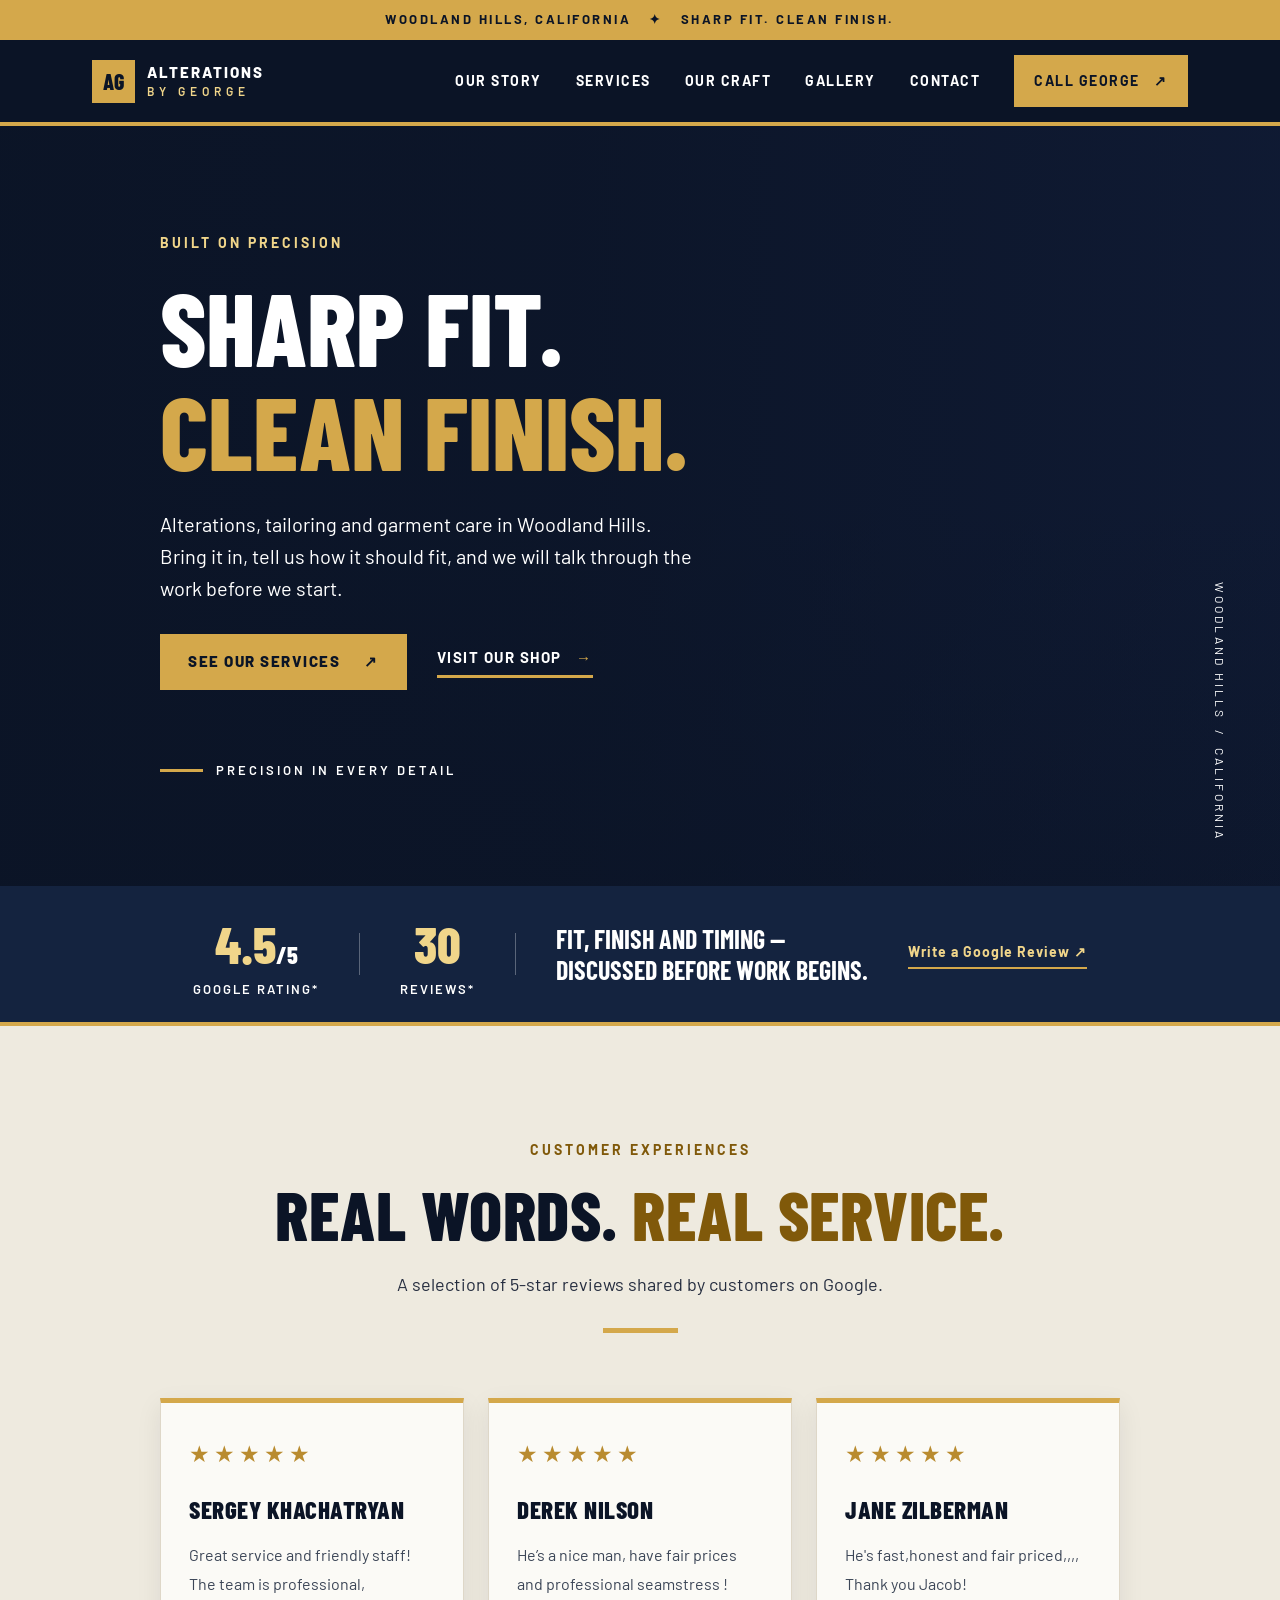
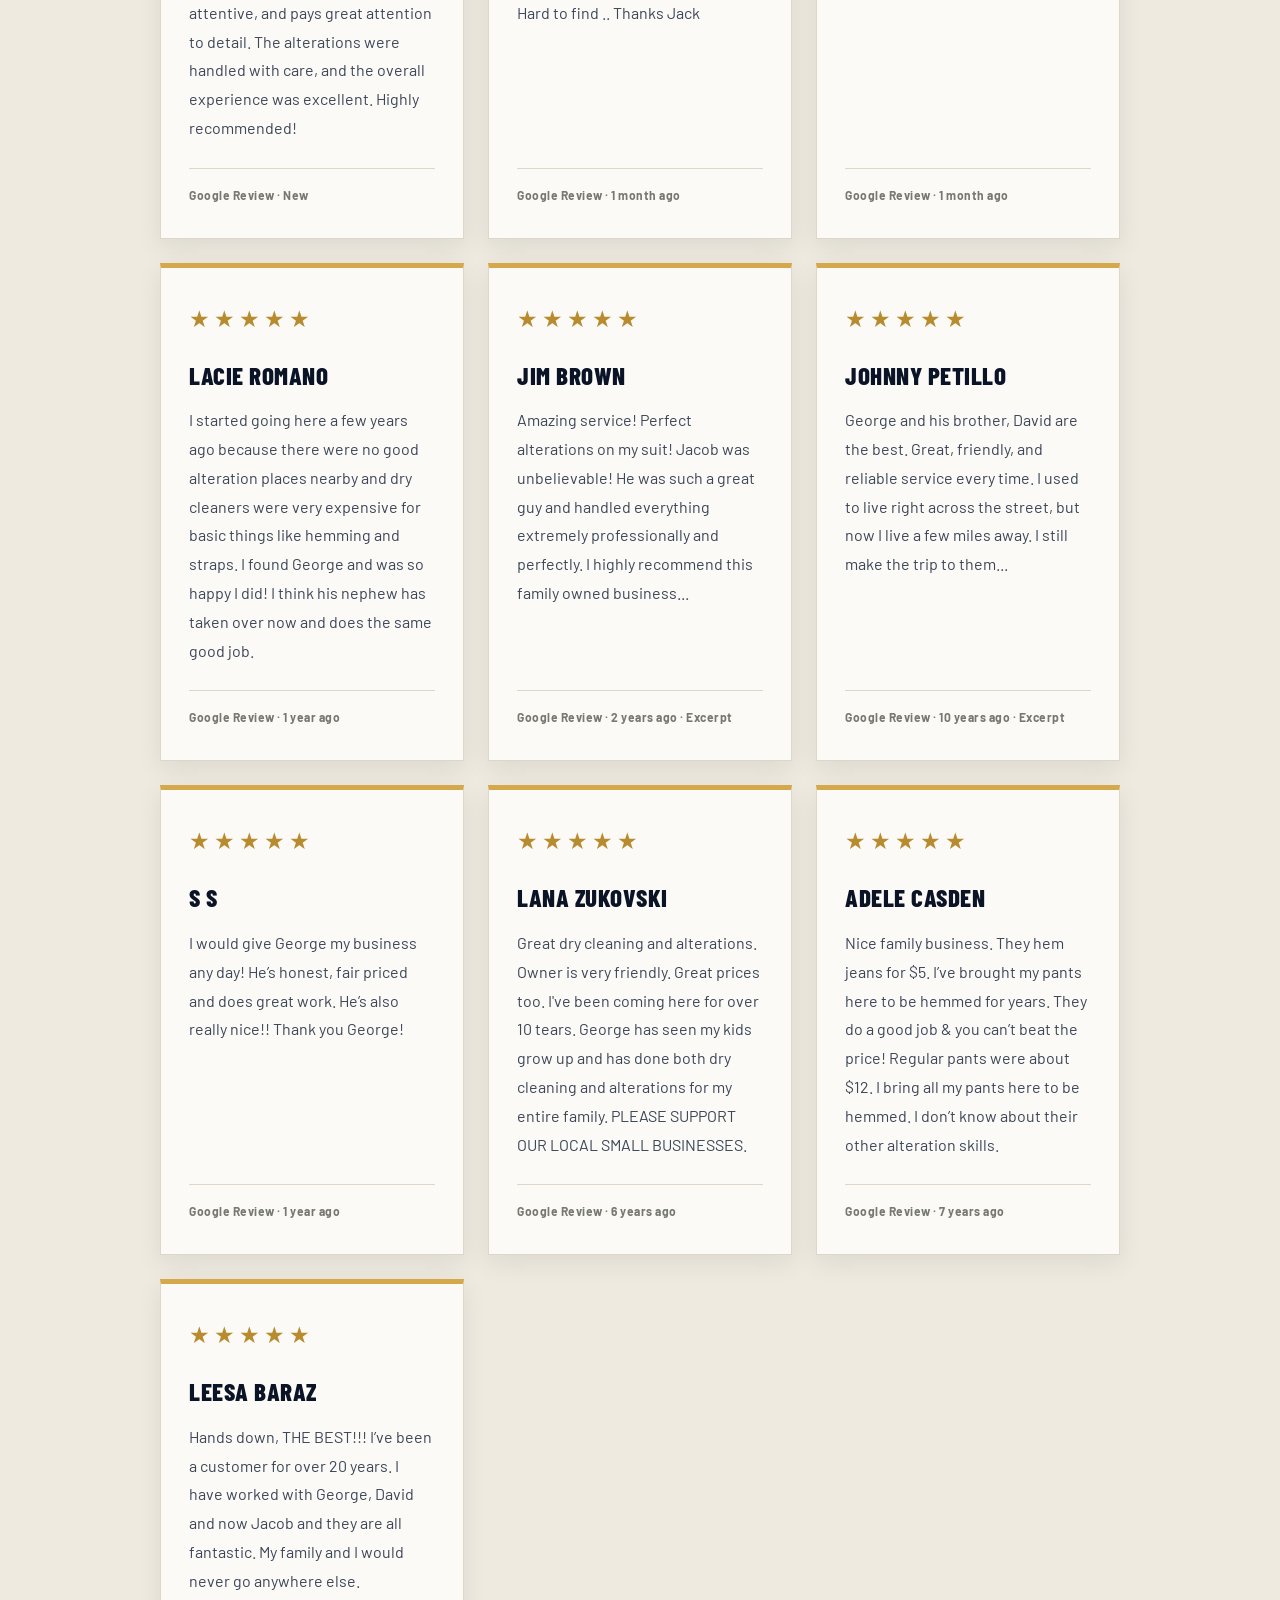
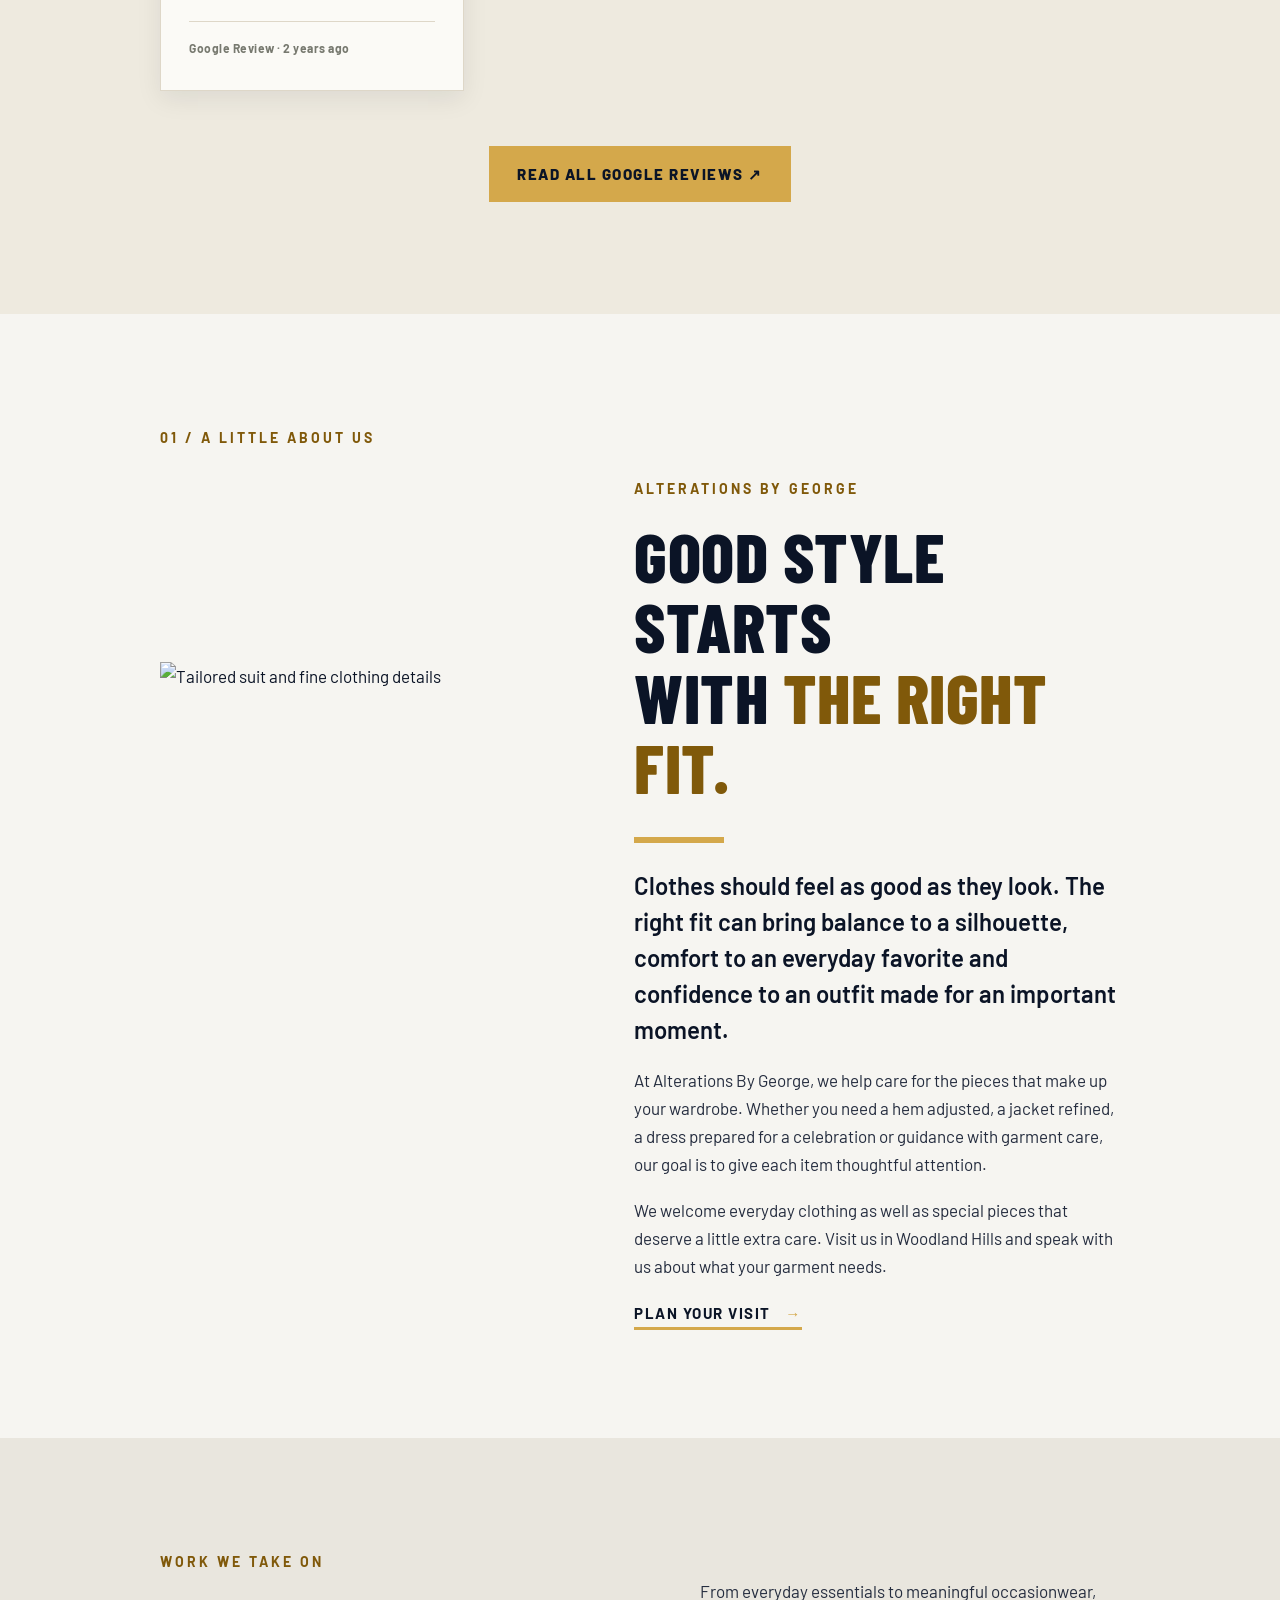
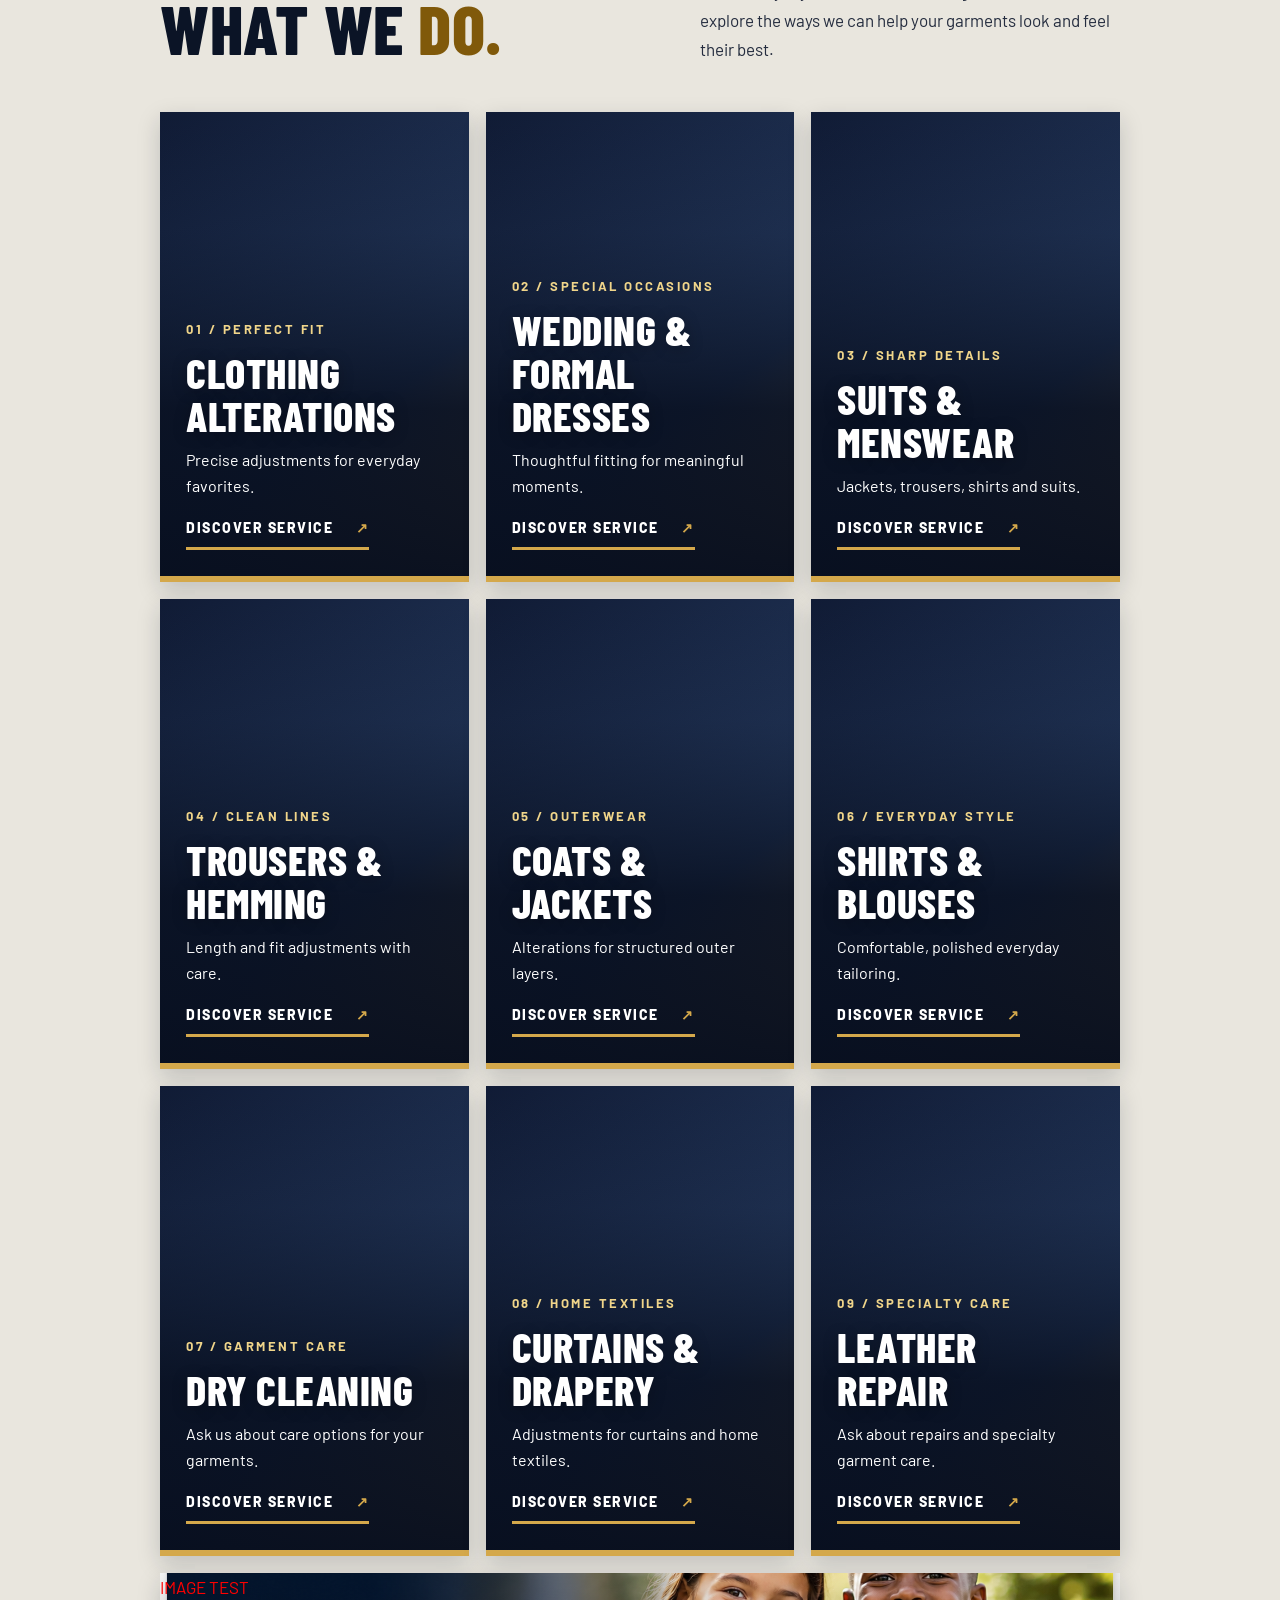
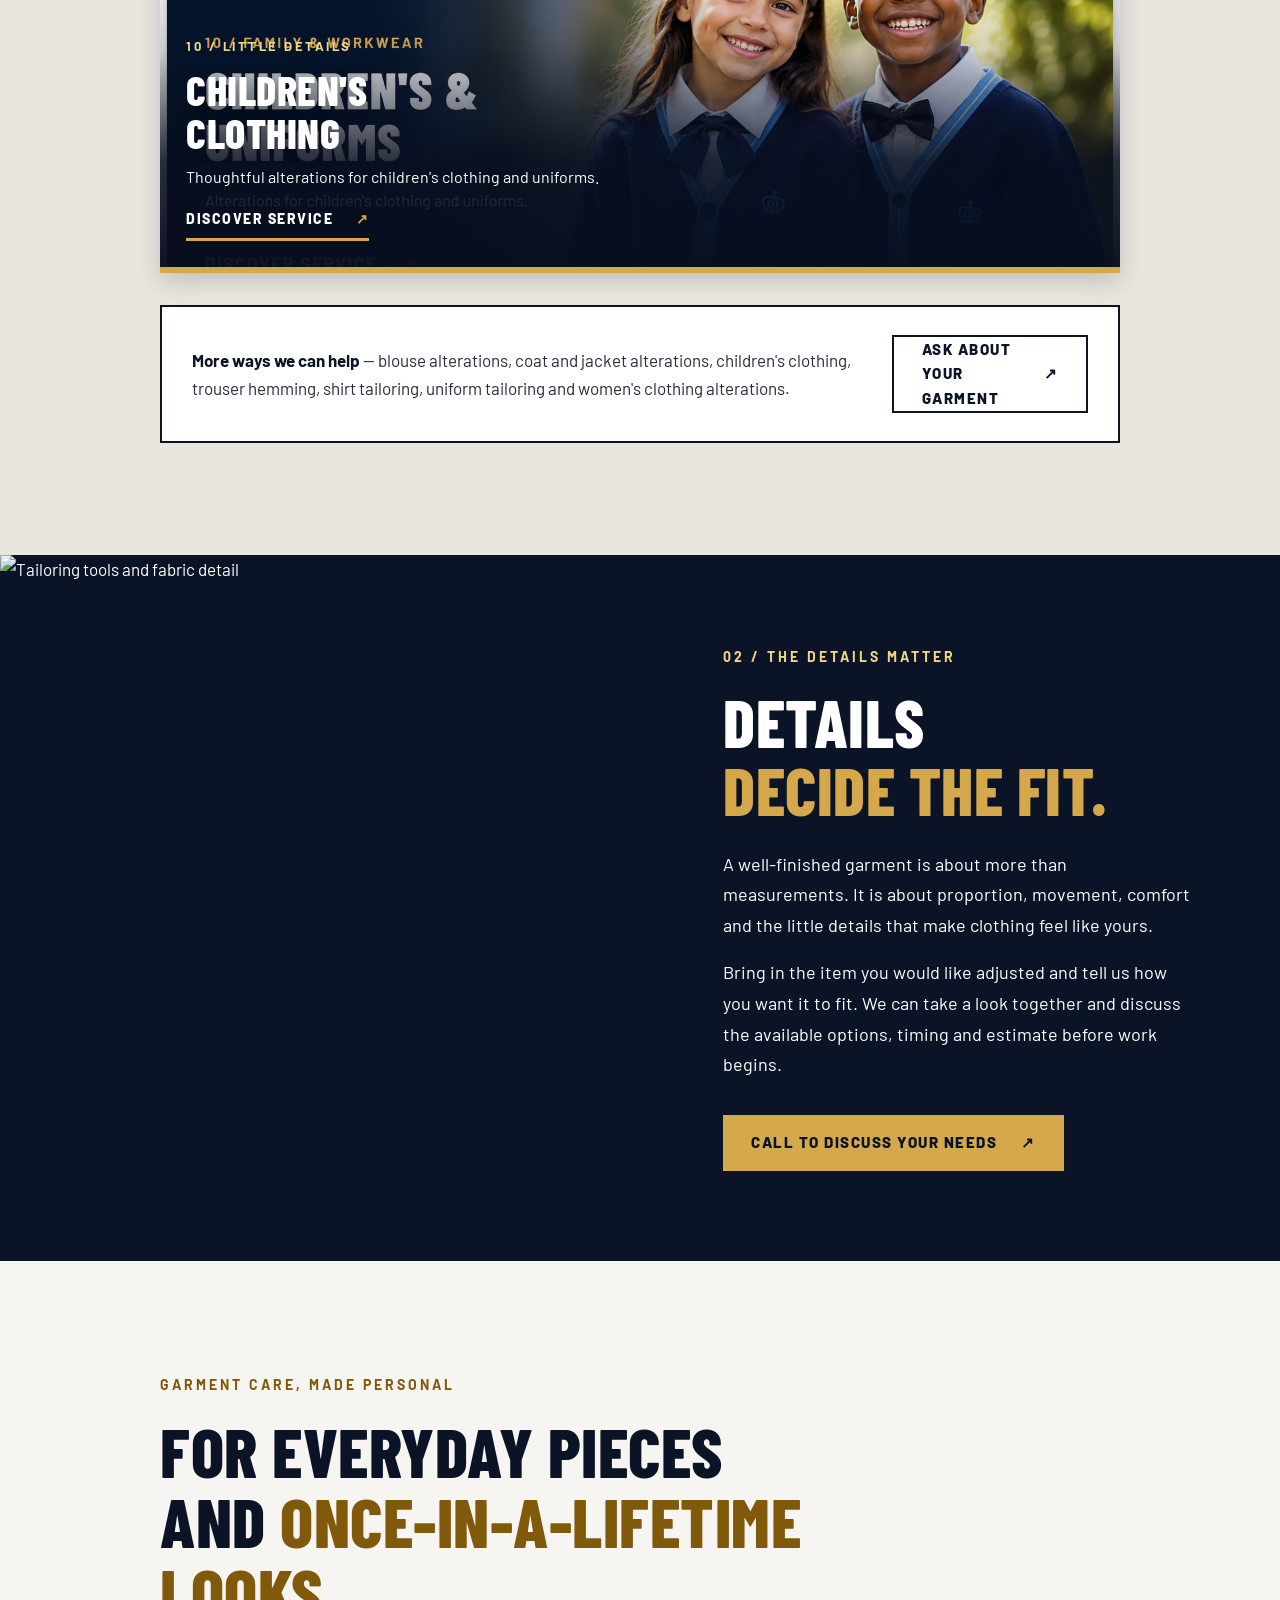
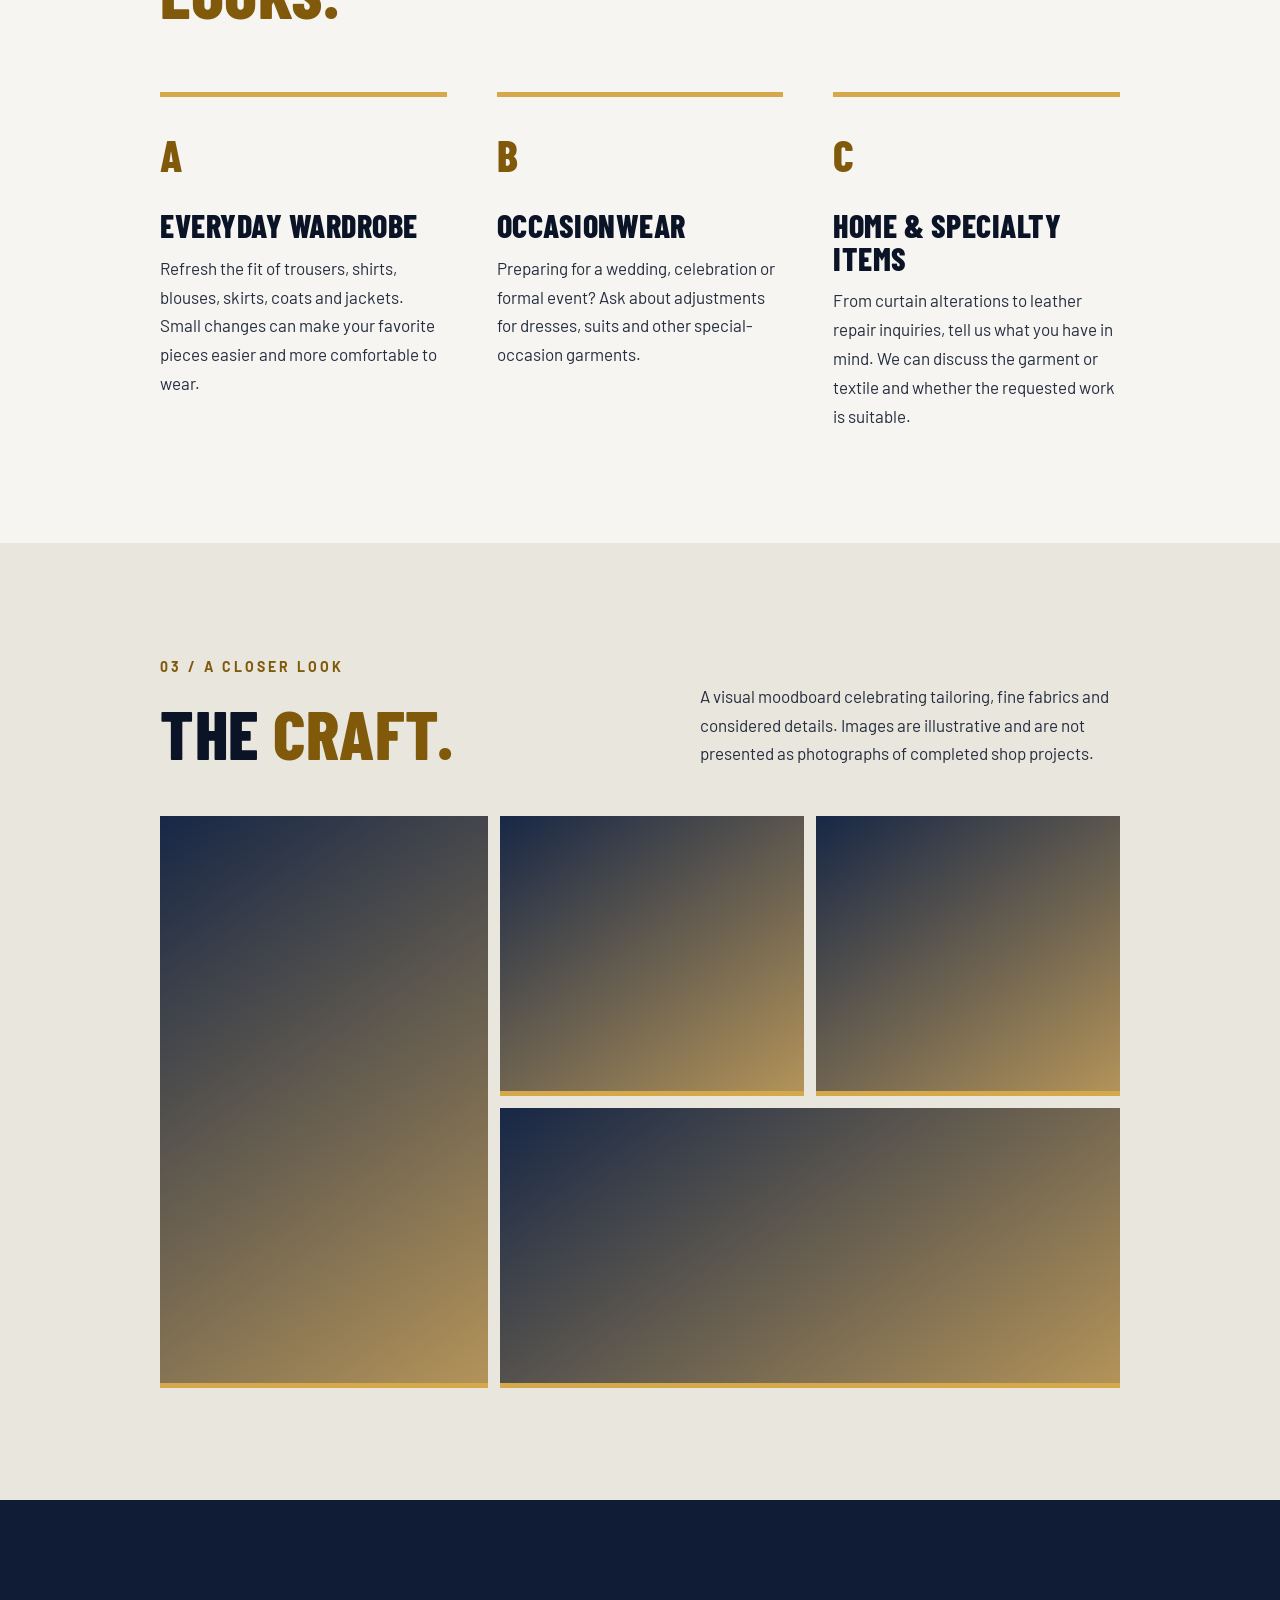
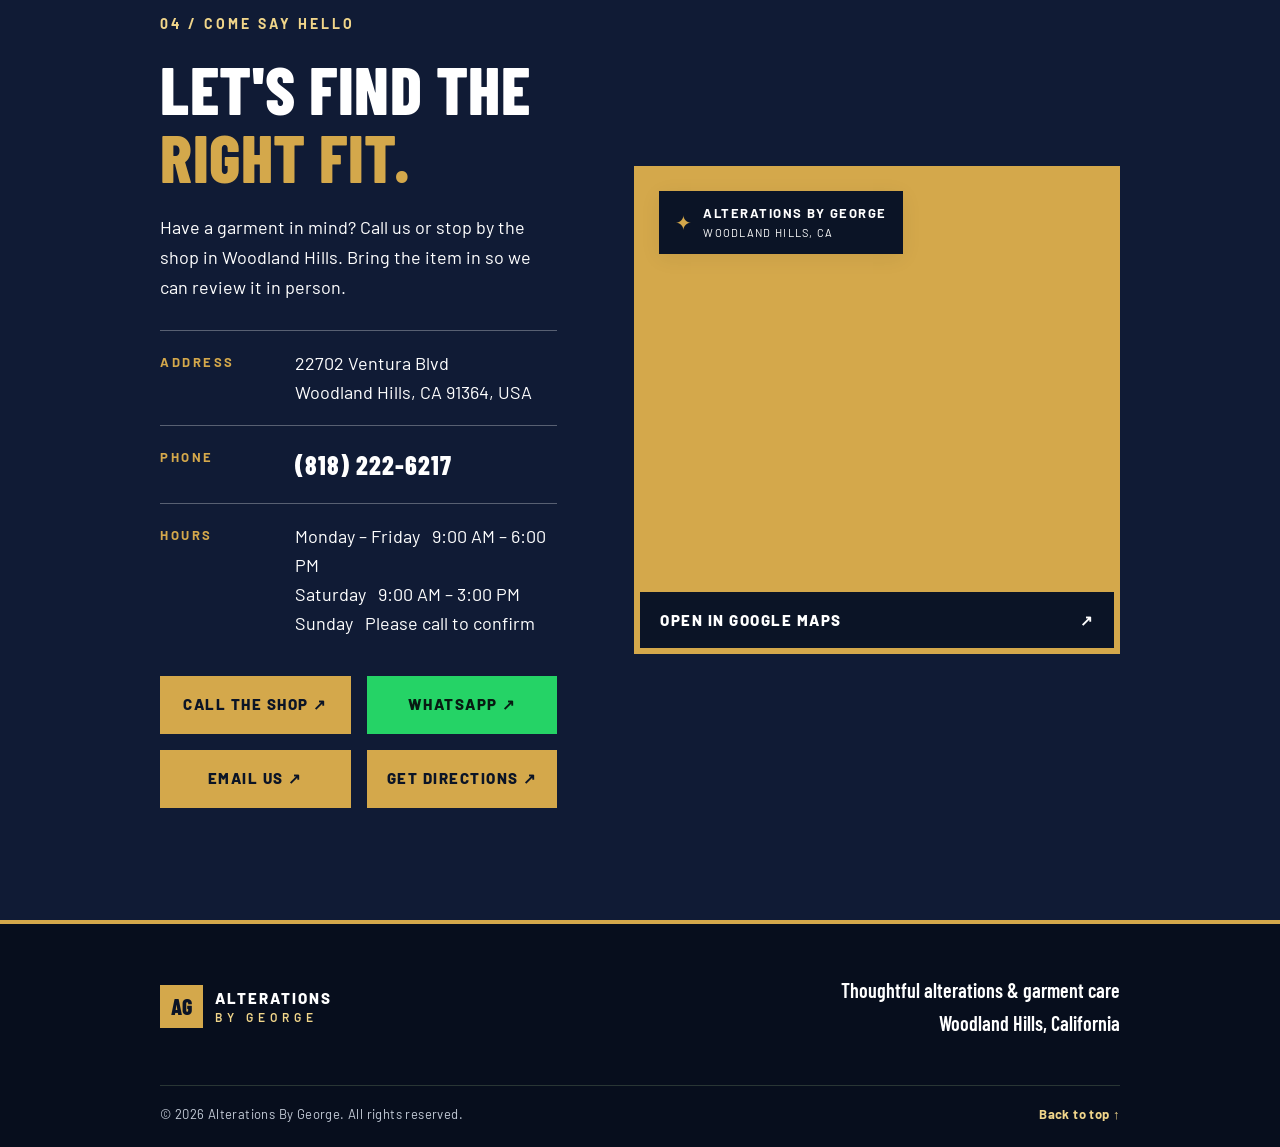
==== commit 044c178d: "Add image test paragraph to index.html" ====
--- a/index.html
+++ b/index.html
@@ -357,7 +357,9 @@
     src="./children-uniforms.png"
     alt="A boy and a girl wearing children's clothing"
   >
-
+<p style="color:red; position:relative; z-index:10;">
+  IMAGE TEST
+</p>
   <div class="service-overlay"></div>
 
   <div class="service-content">
--- a/style.css
+++ b/style.css
@@ -642,3 +642,28 @@
     bottom: 20px;
   }
 }
+/* CHILDREN IMAGE FIX */
+
+.service-card[data-service="children"] {
+  position: relative;
+  overflow: hidden;
+}
+
+.service-card[data-service="children"] img {
+  display: block;
+  position: absolute;
+  inset: 0;
+  width: 100%;
+  height: 100%;
+  object-fit: cover;
+  object-position: center;
+  z-index: 0;
+}
+
+.service-card[data-service="children"] .service-overlay {
+  z-index: 1;
+}
+
+.service-card[data-service="children"] .service-content {
+  z-index: 2;
+}
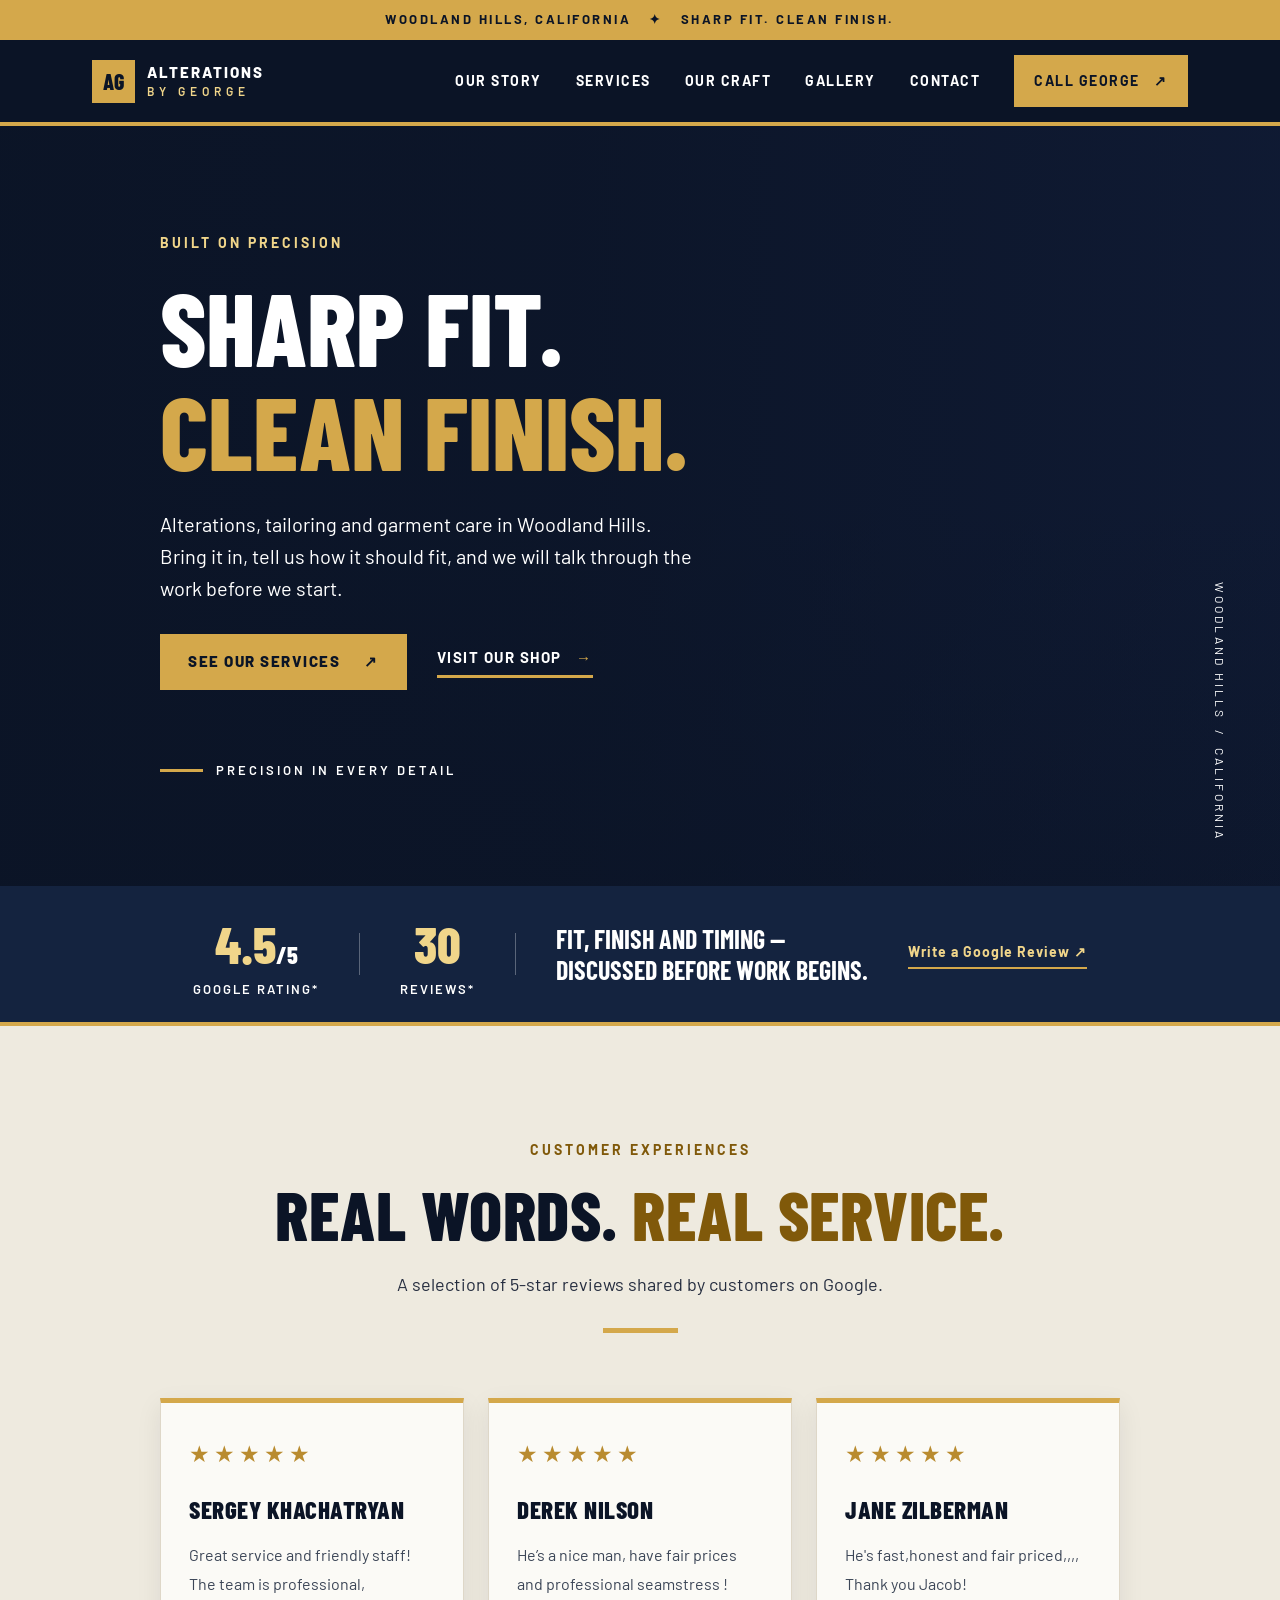
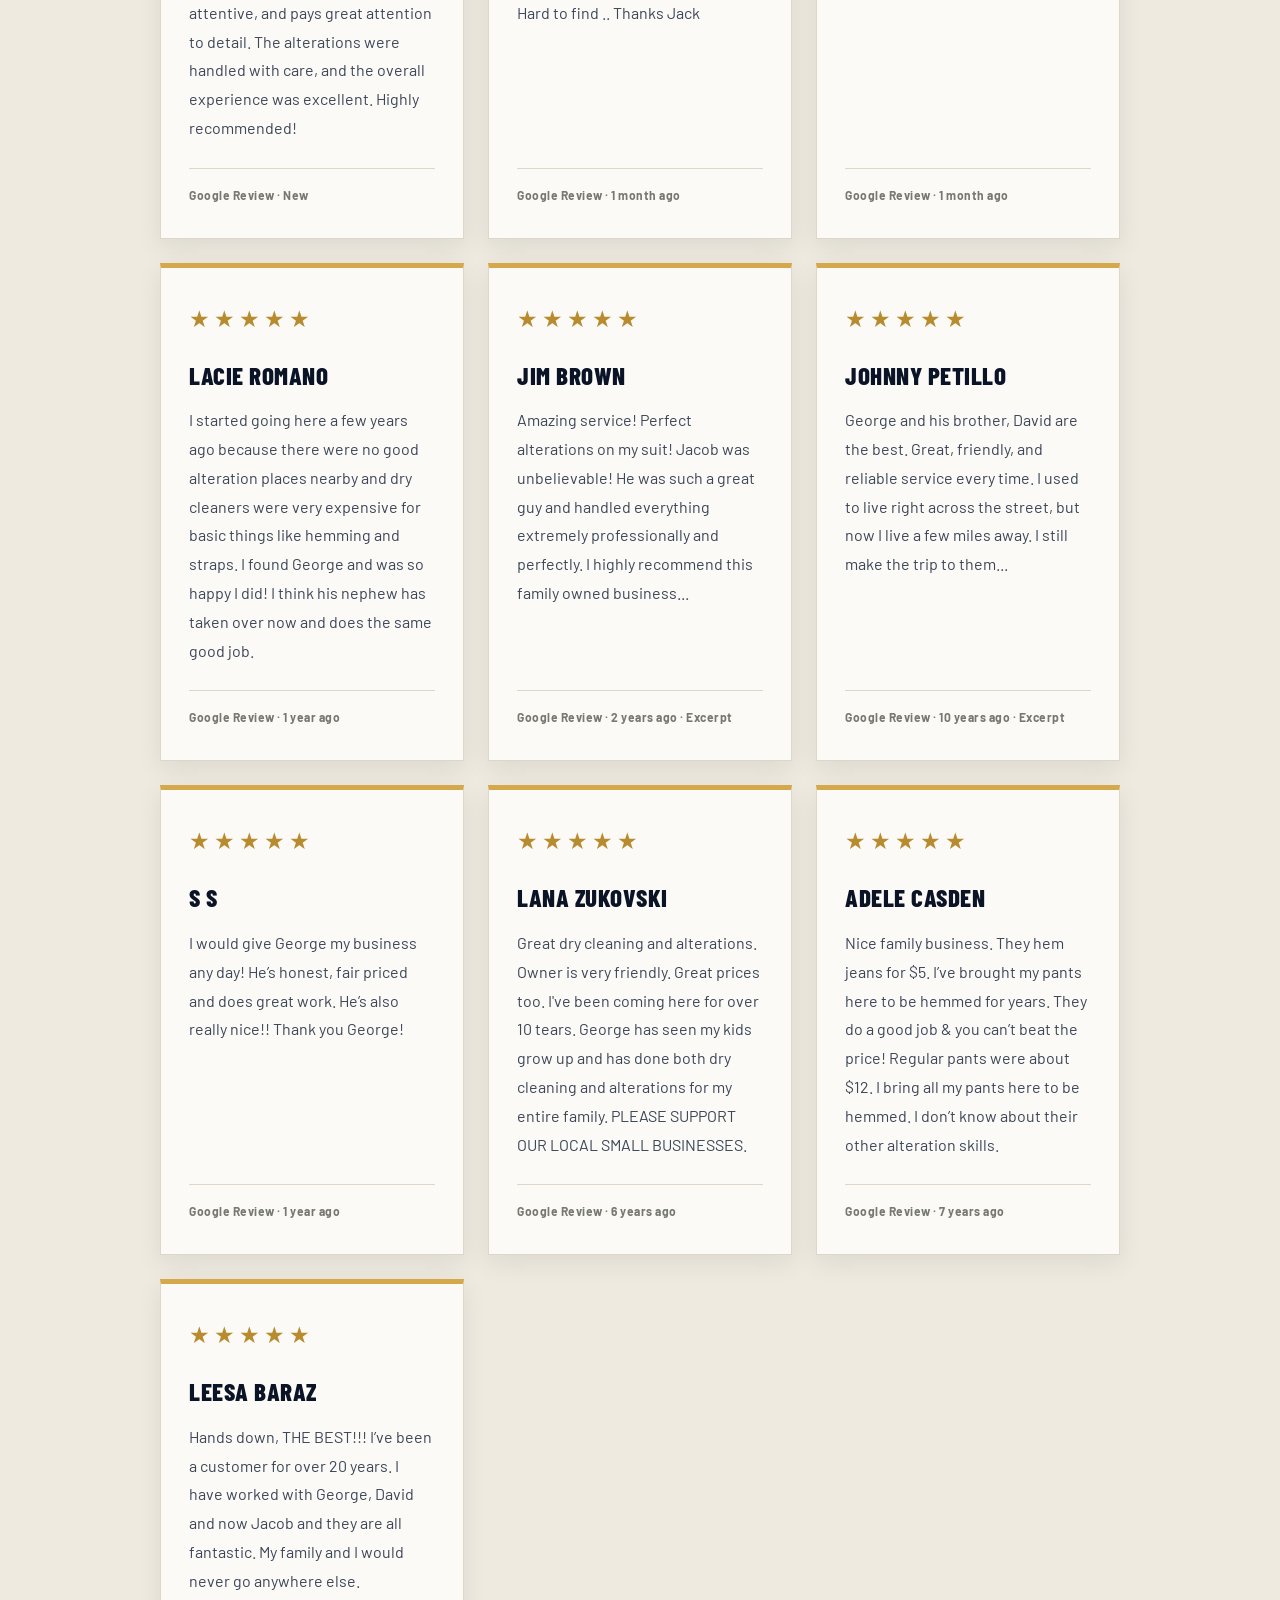
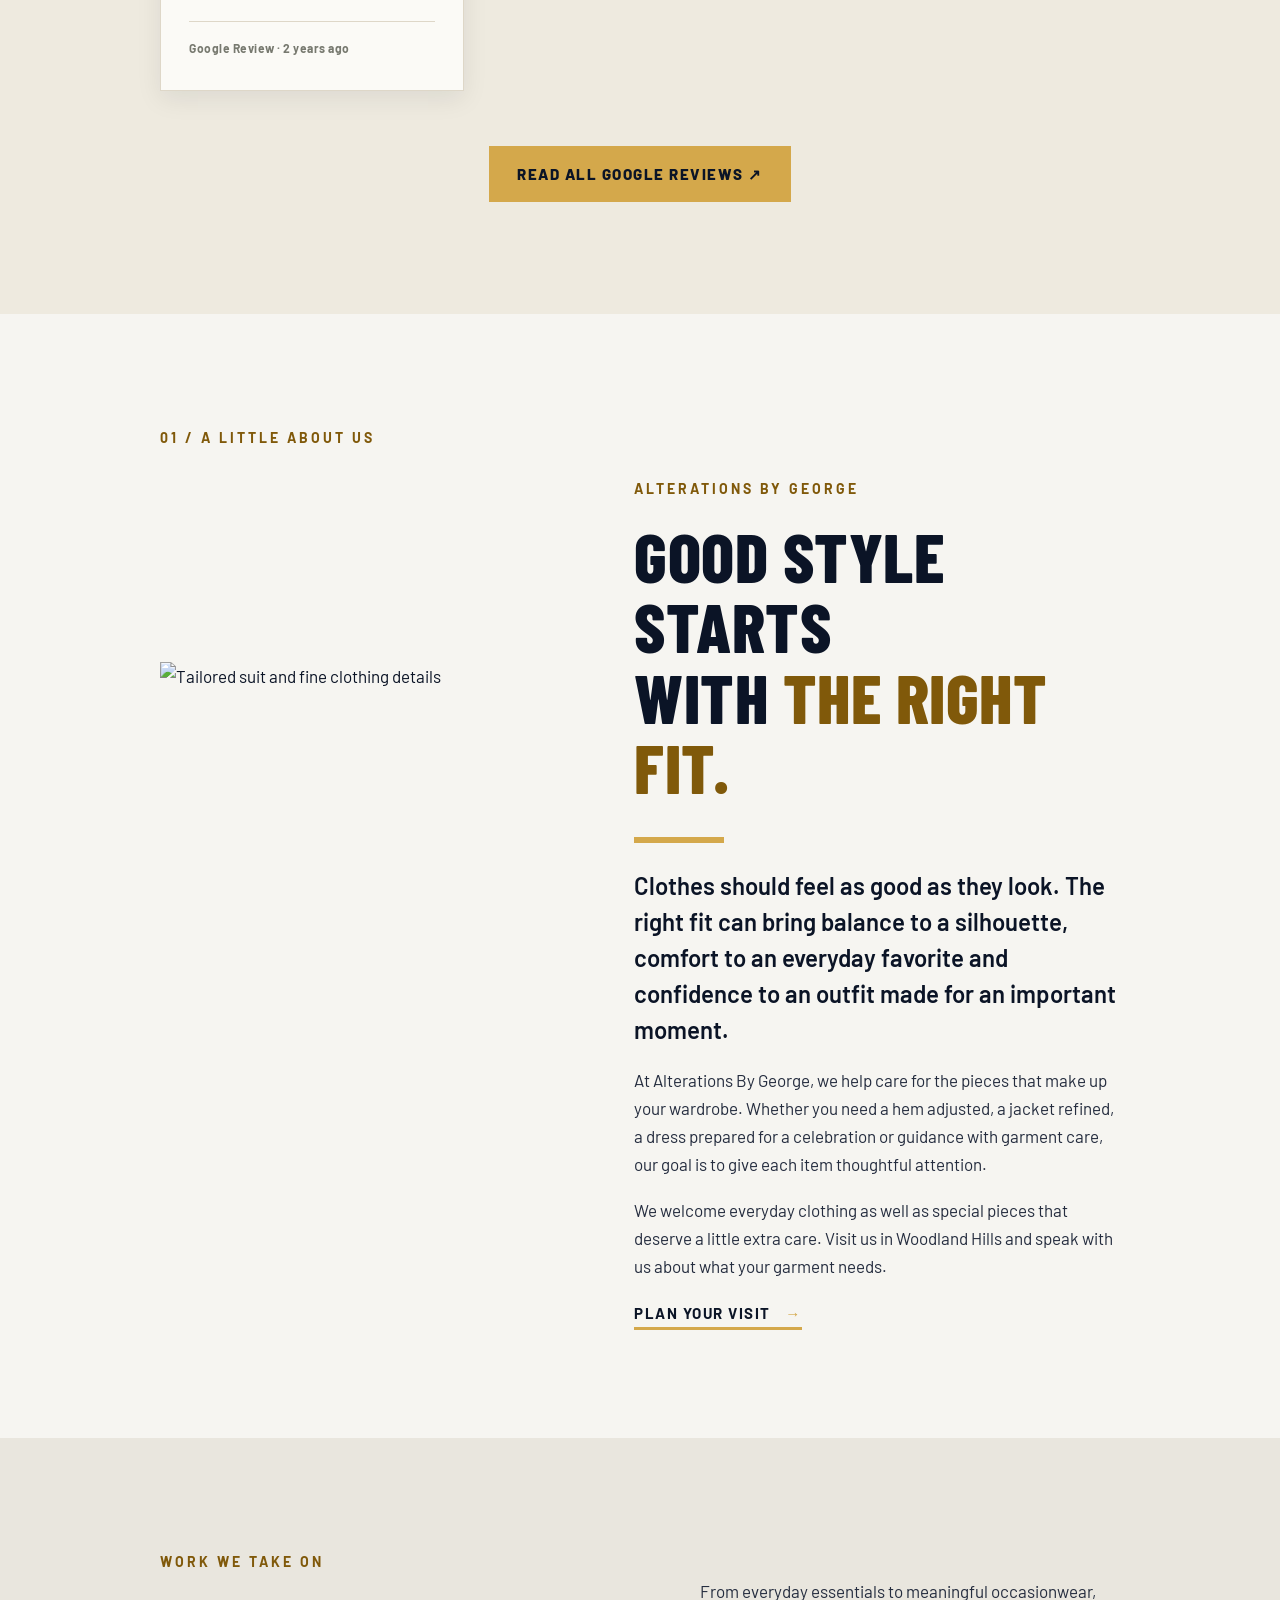
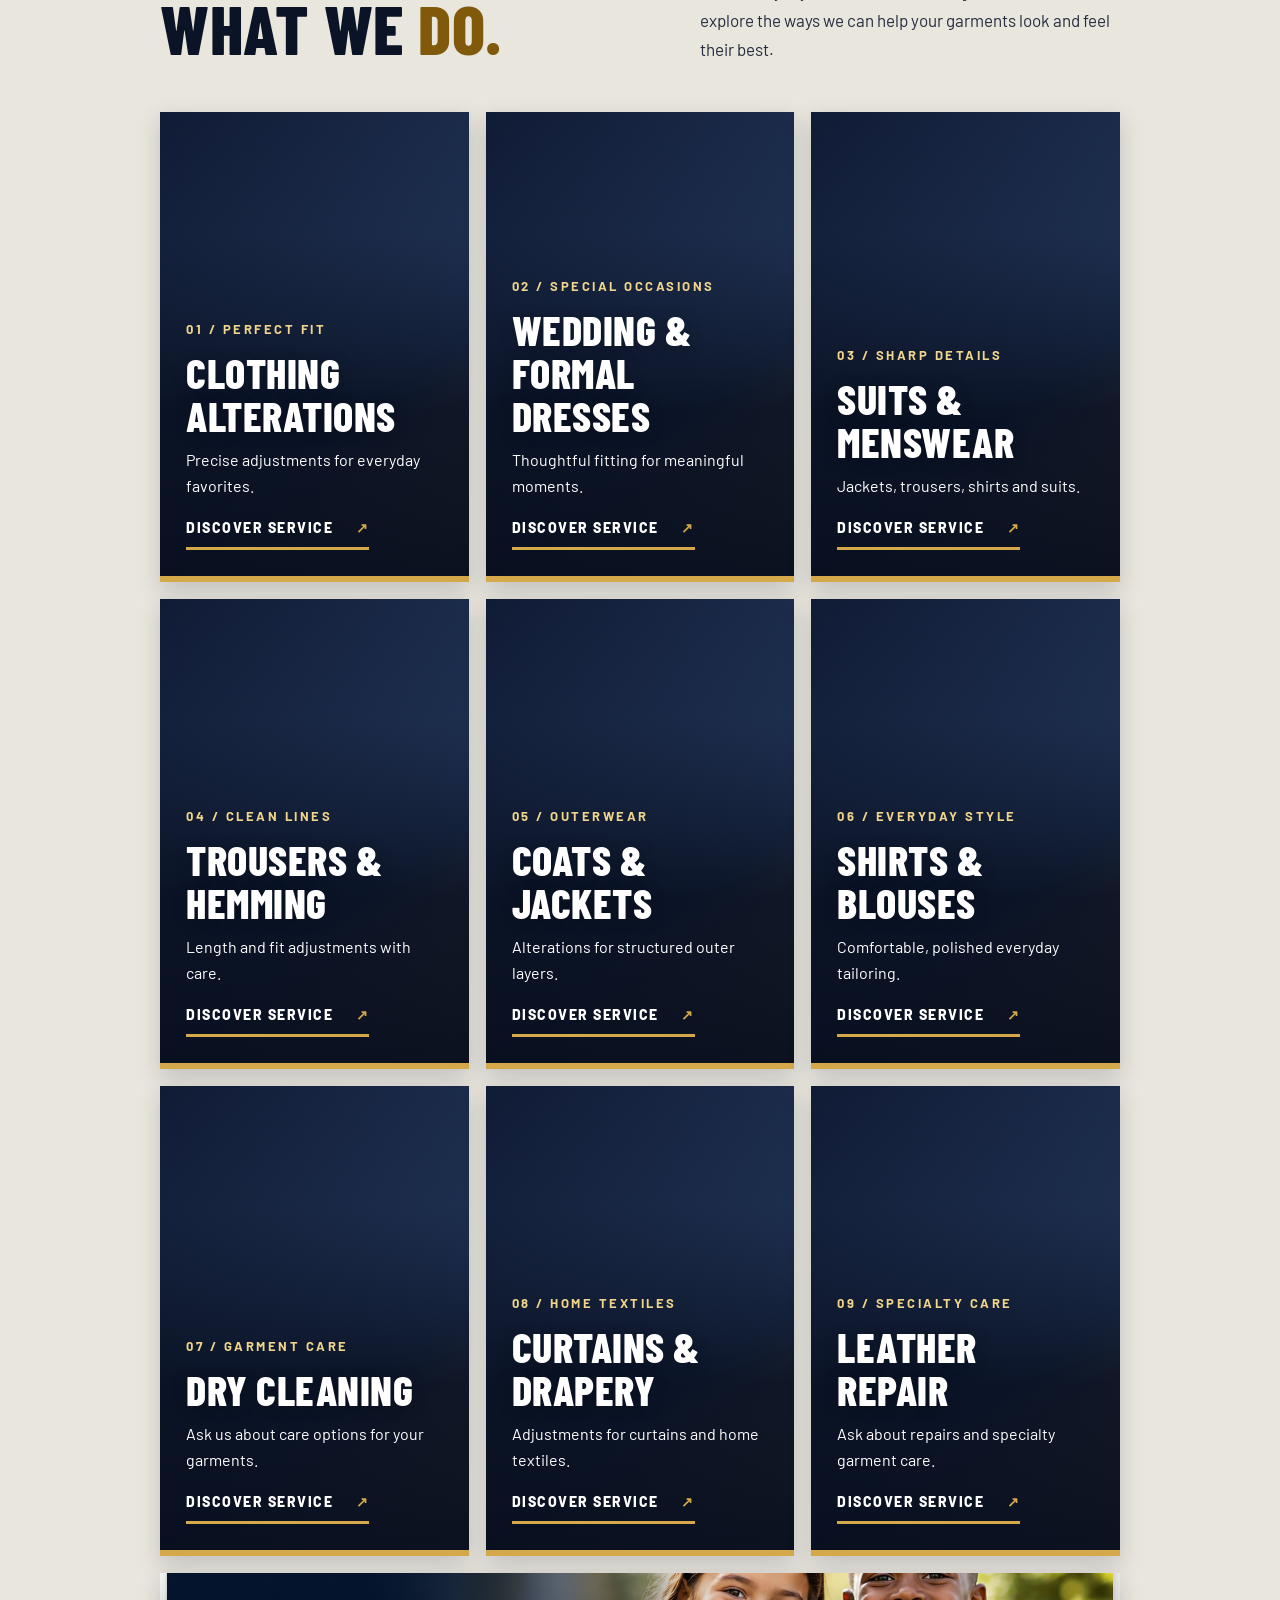
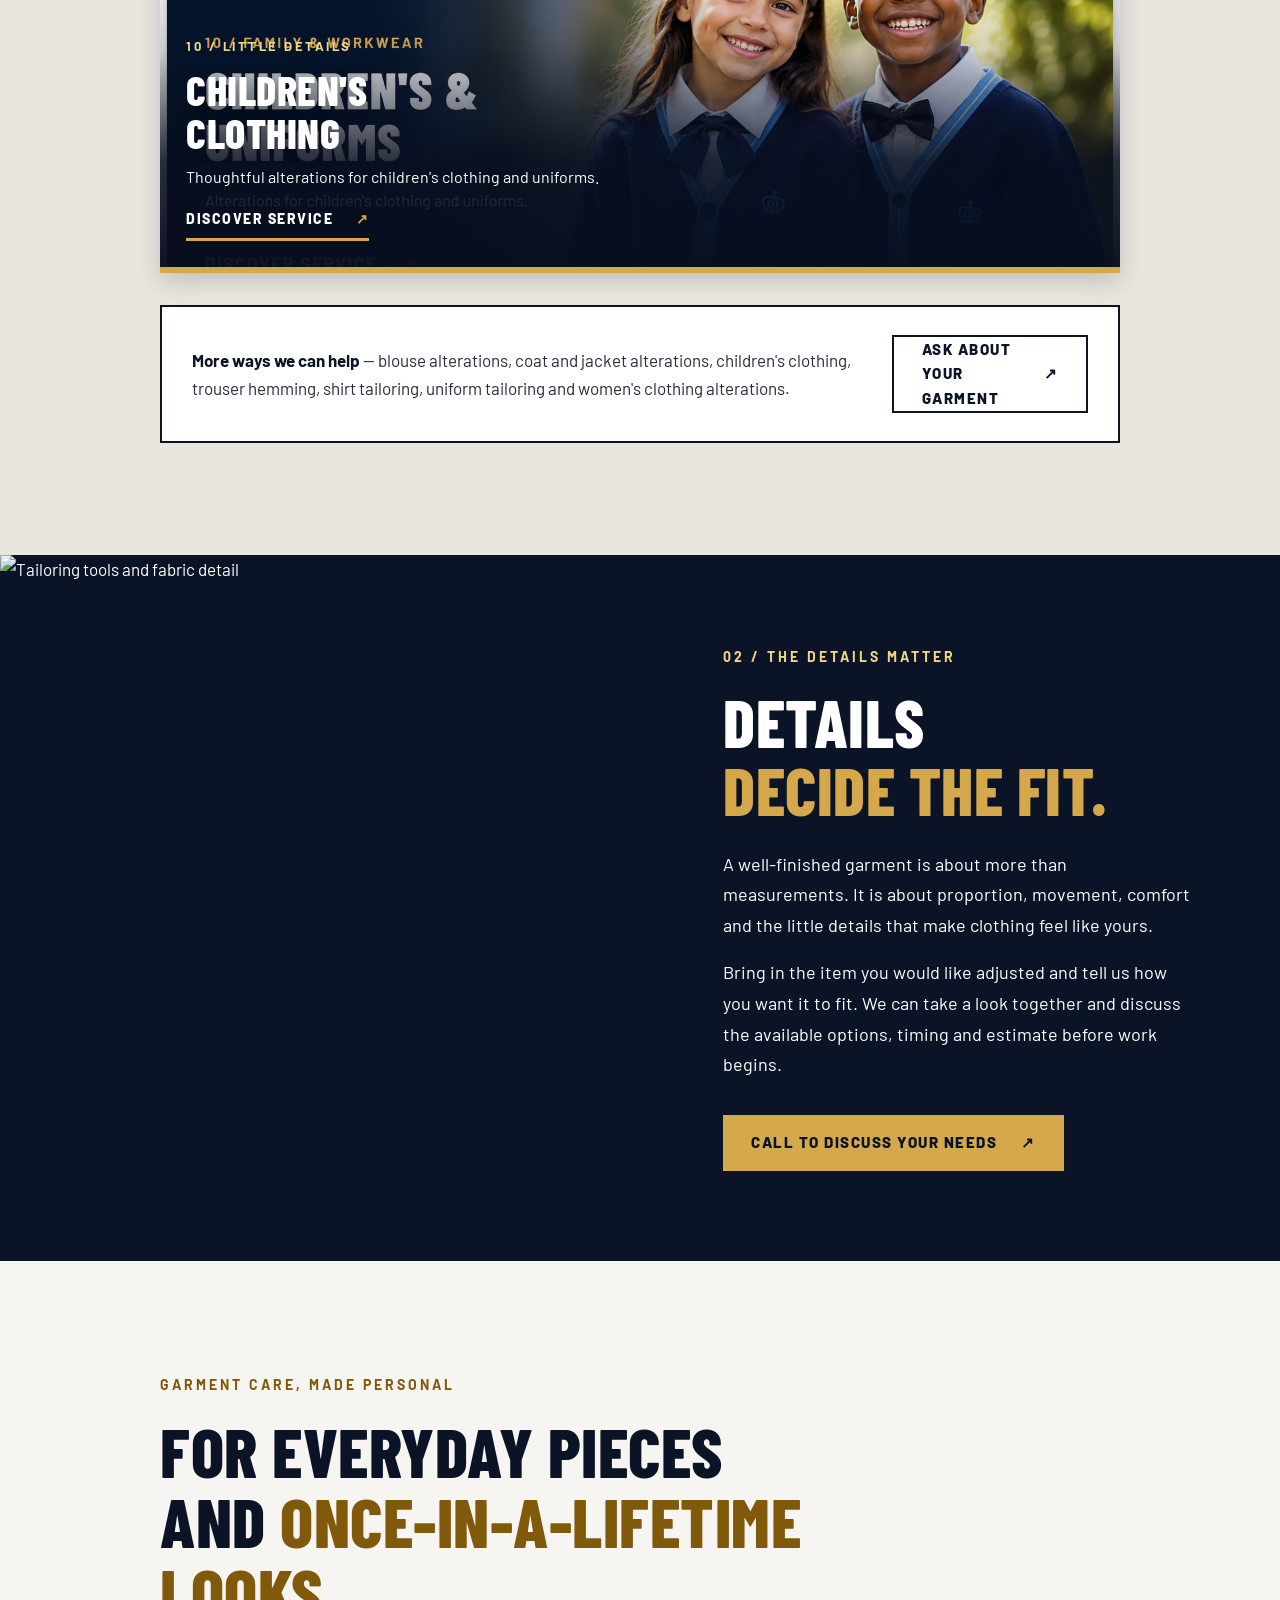
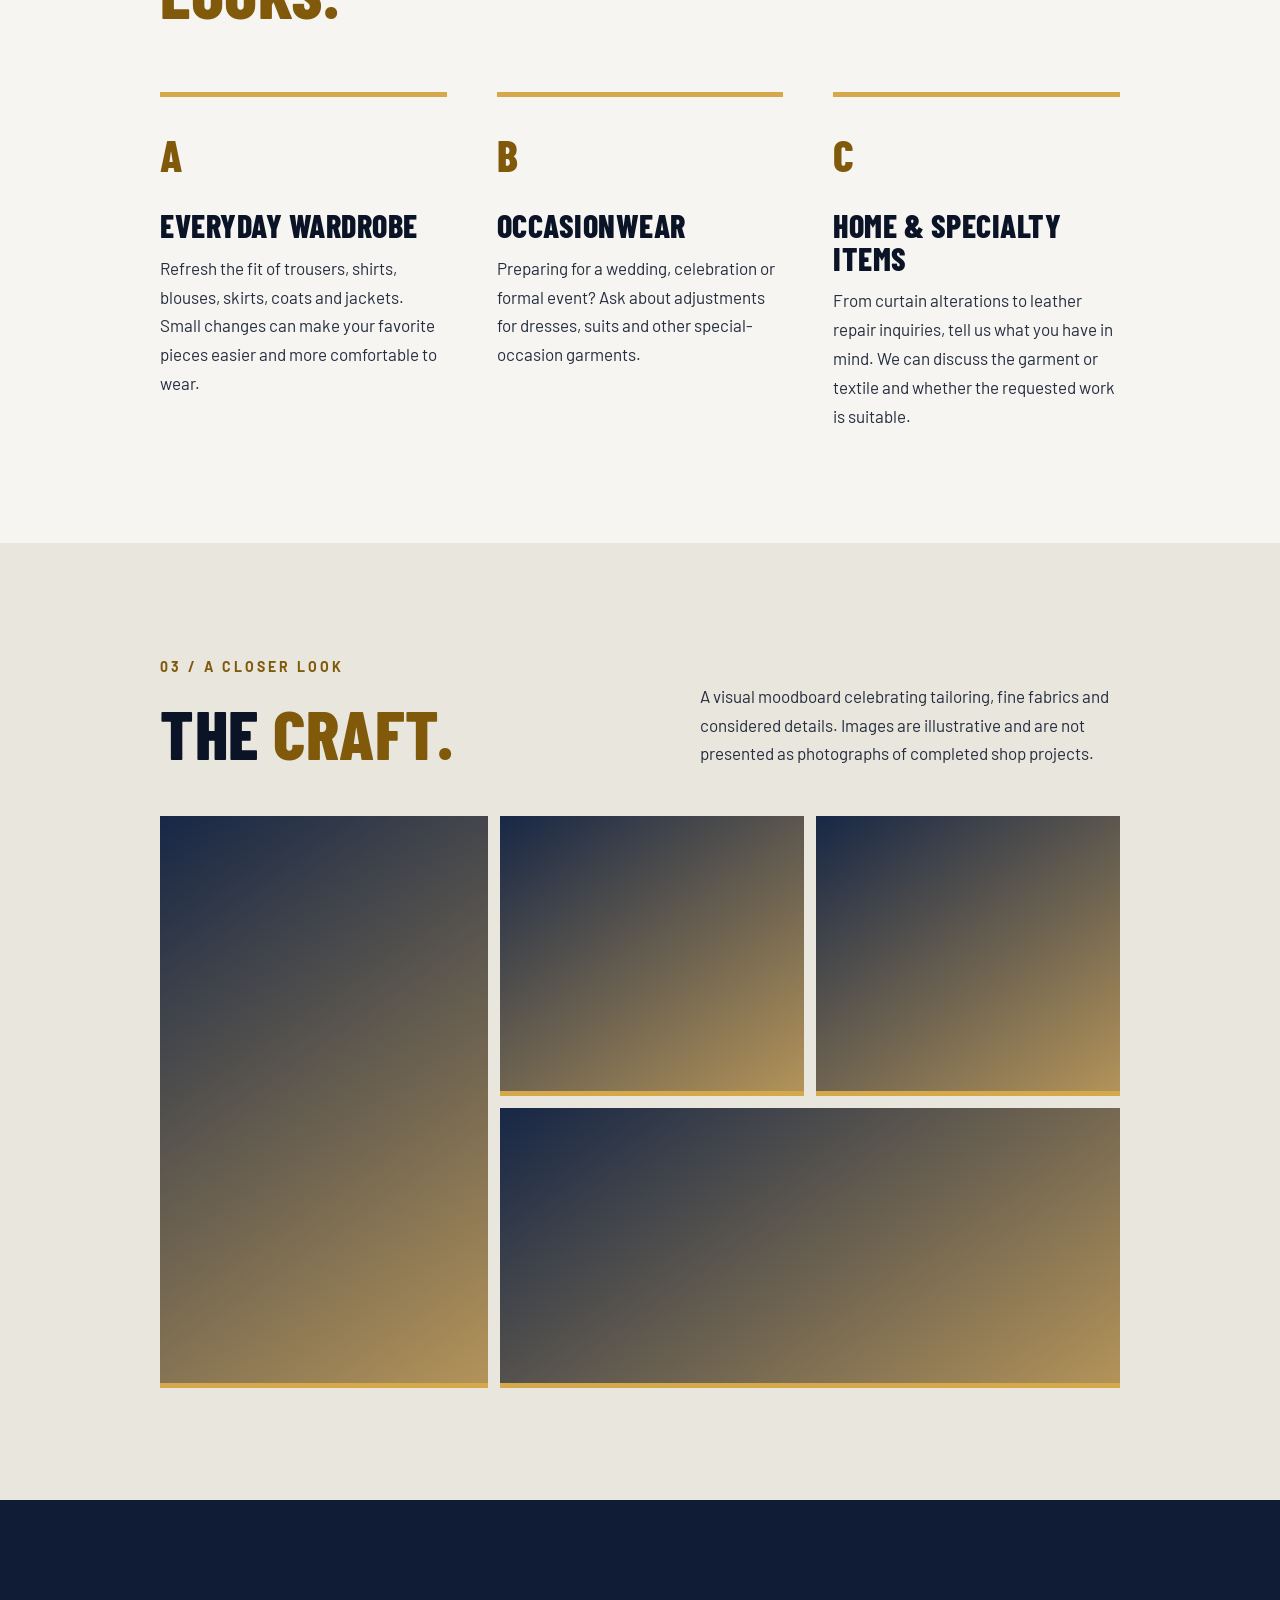
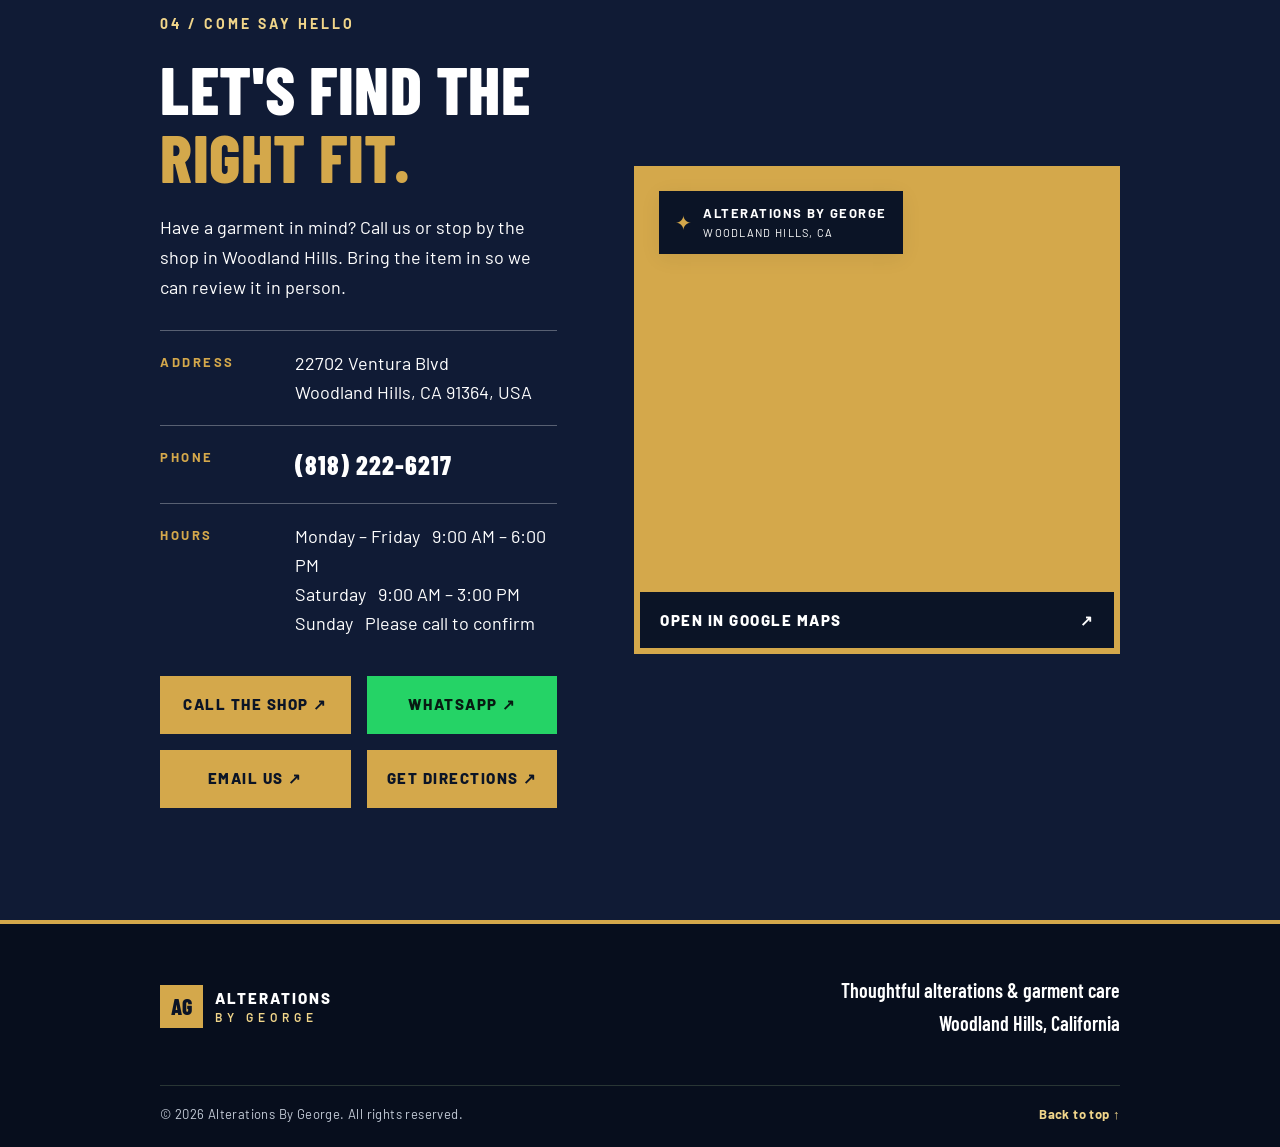
==== commit 507a6ab6: "Remove image test paragraph from service card Removed the image test paragraph from the service card" ====
--- a/index.html
+++ b/index.html
@@ -350,16 +350,13 @@
       </div>
     </article>
 
-   <article class="service-card reveal" data-service="children">
+  <article class="service-card reveal" data-service="children">
   <img
     loading="lazy"
     decoding="async"
     src="./children-uniforms.png"
     alt="A boy and a girl wearing children's clothing"
   >
-<p style="color:red; position:relative; z-index:10;">
-  IMAGE TEST
-</p>
   <div class="service-overlay"></div>
 
   <div class="service-content">
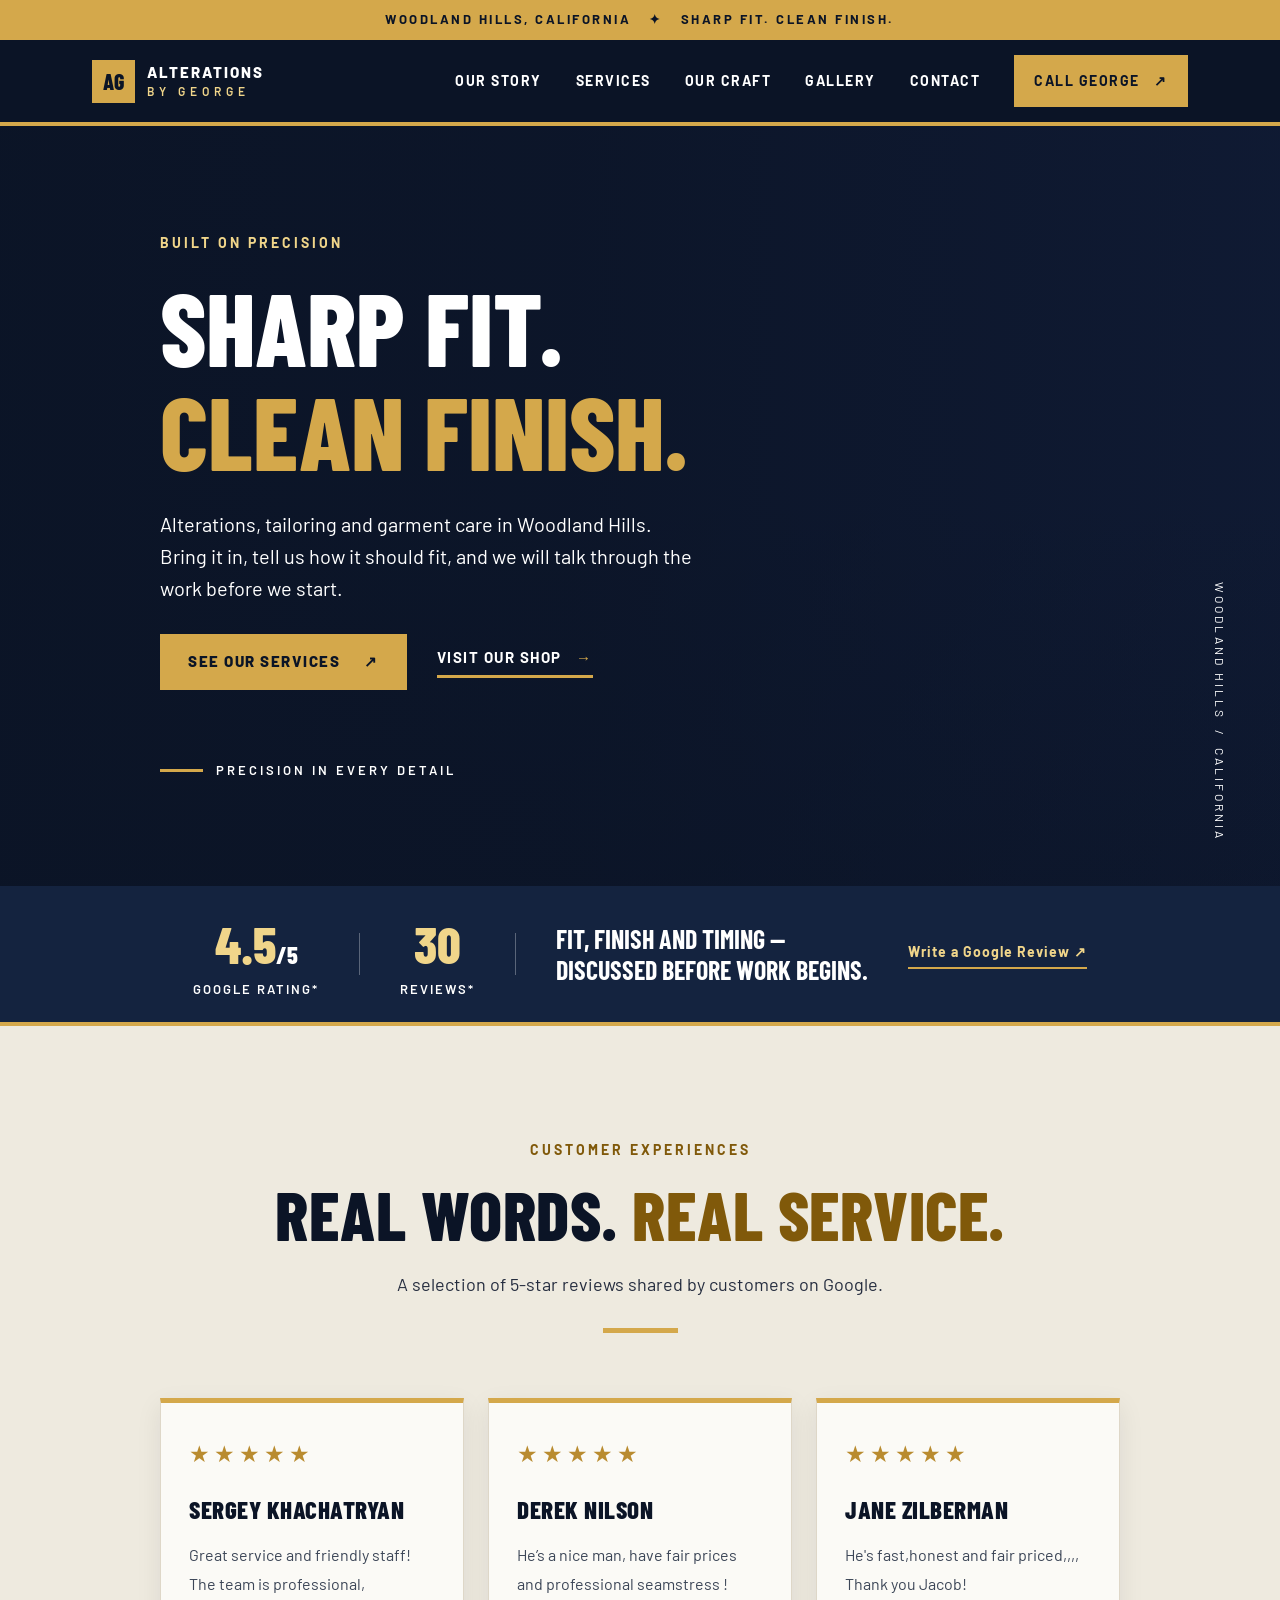
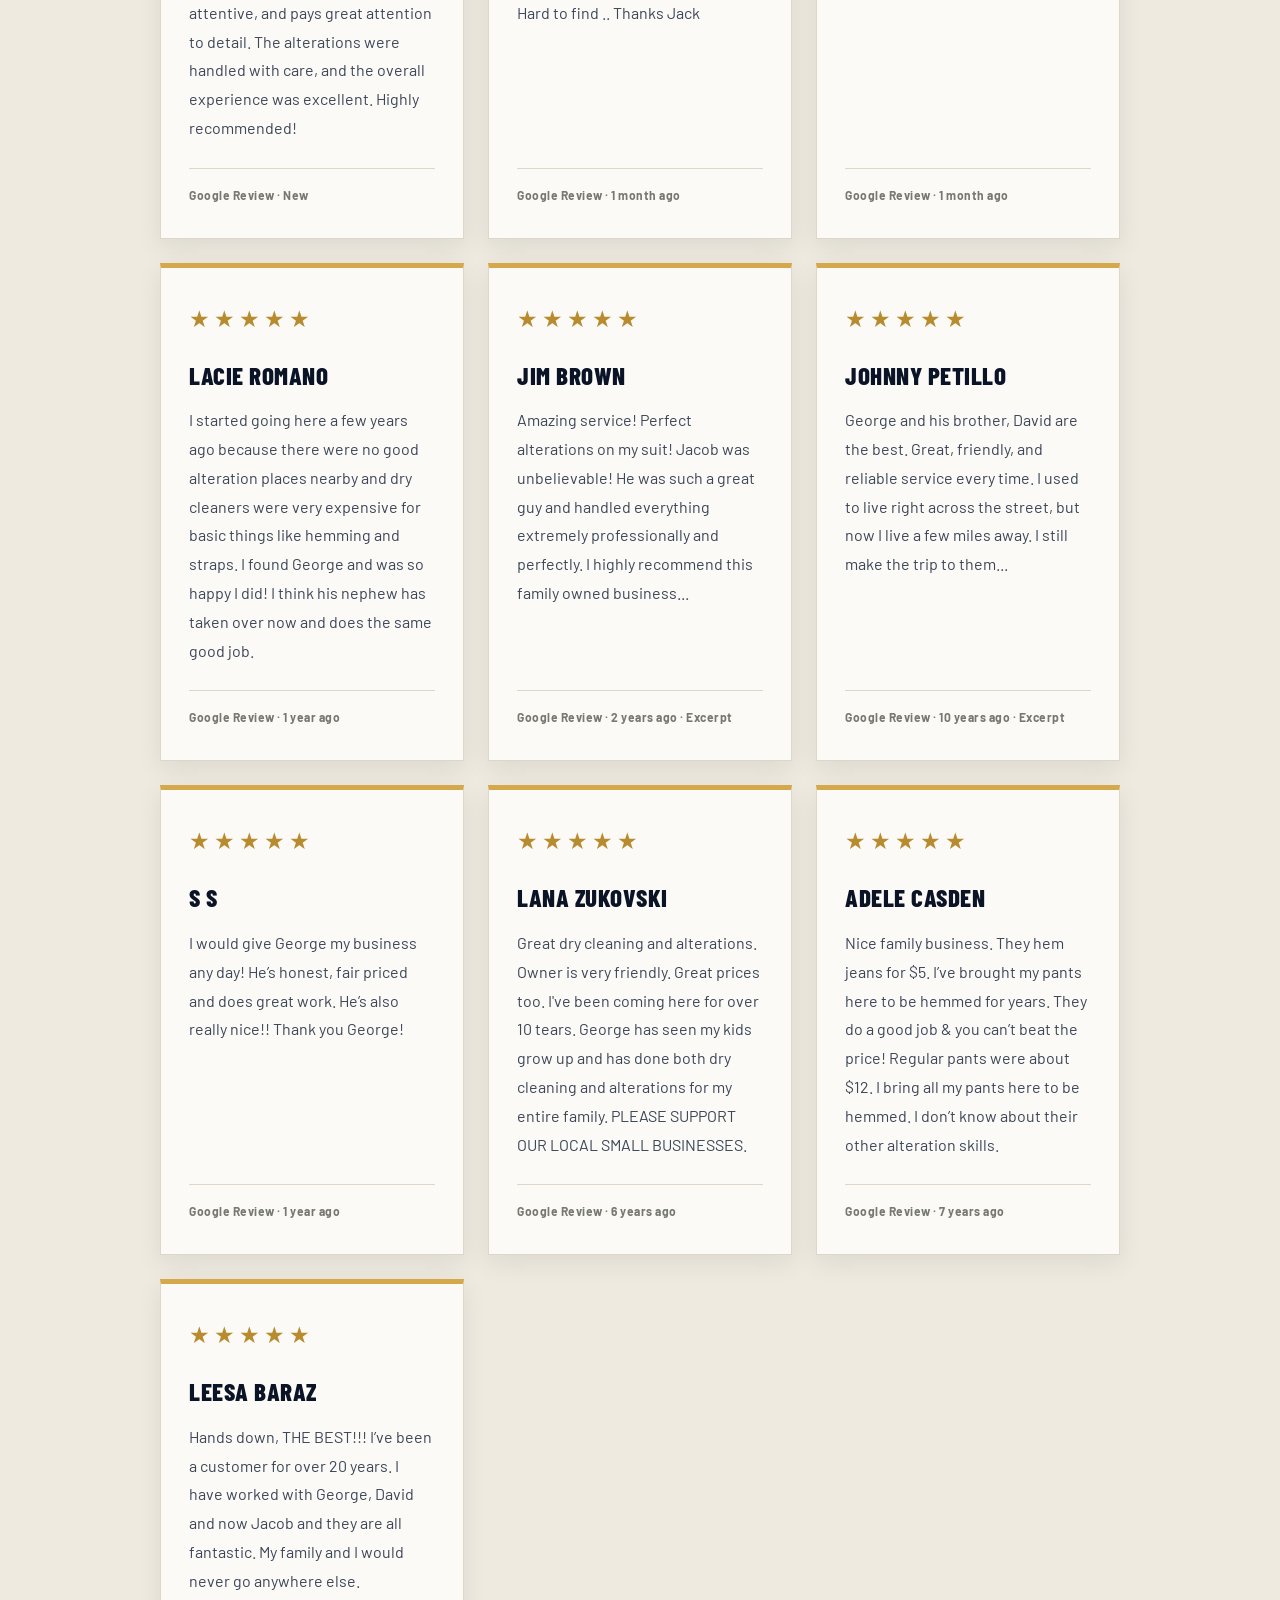
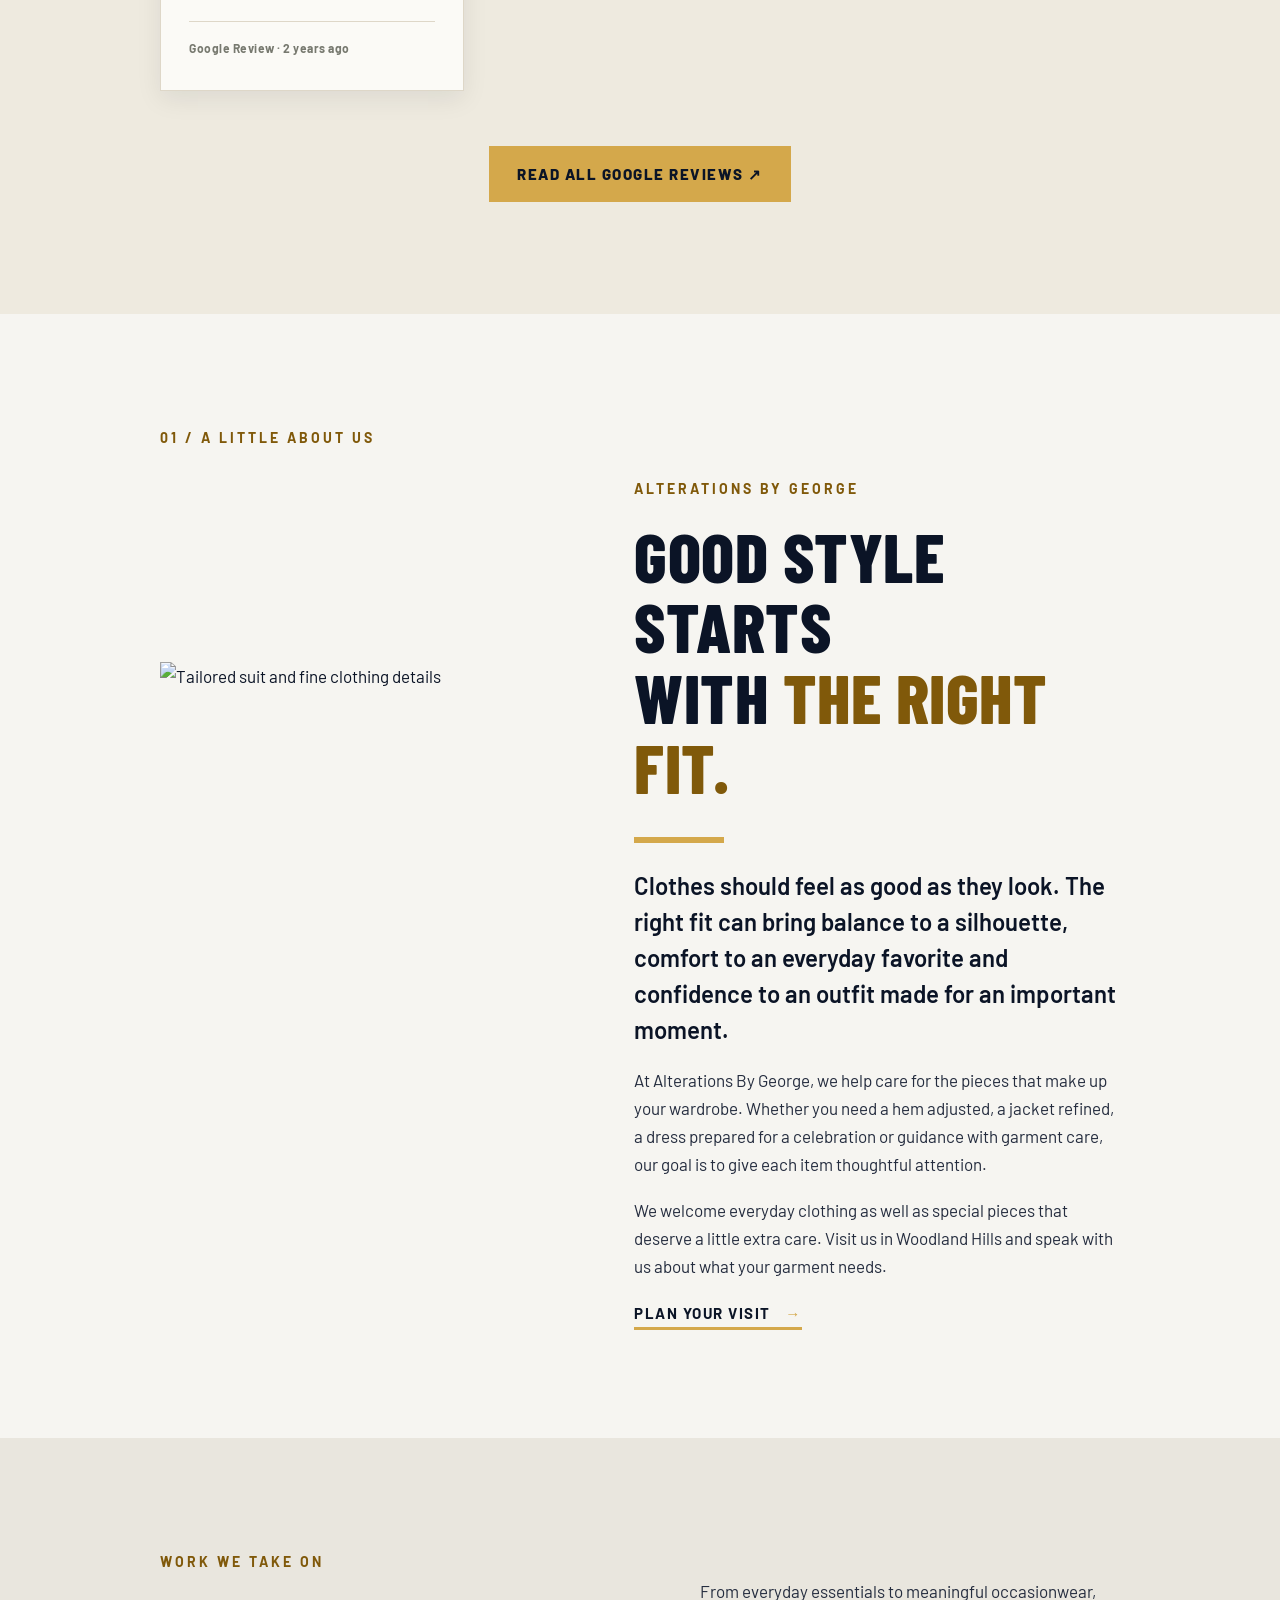
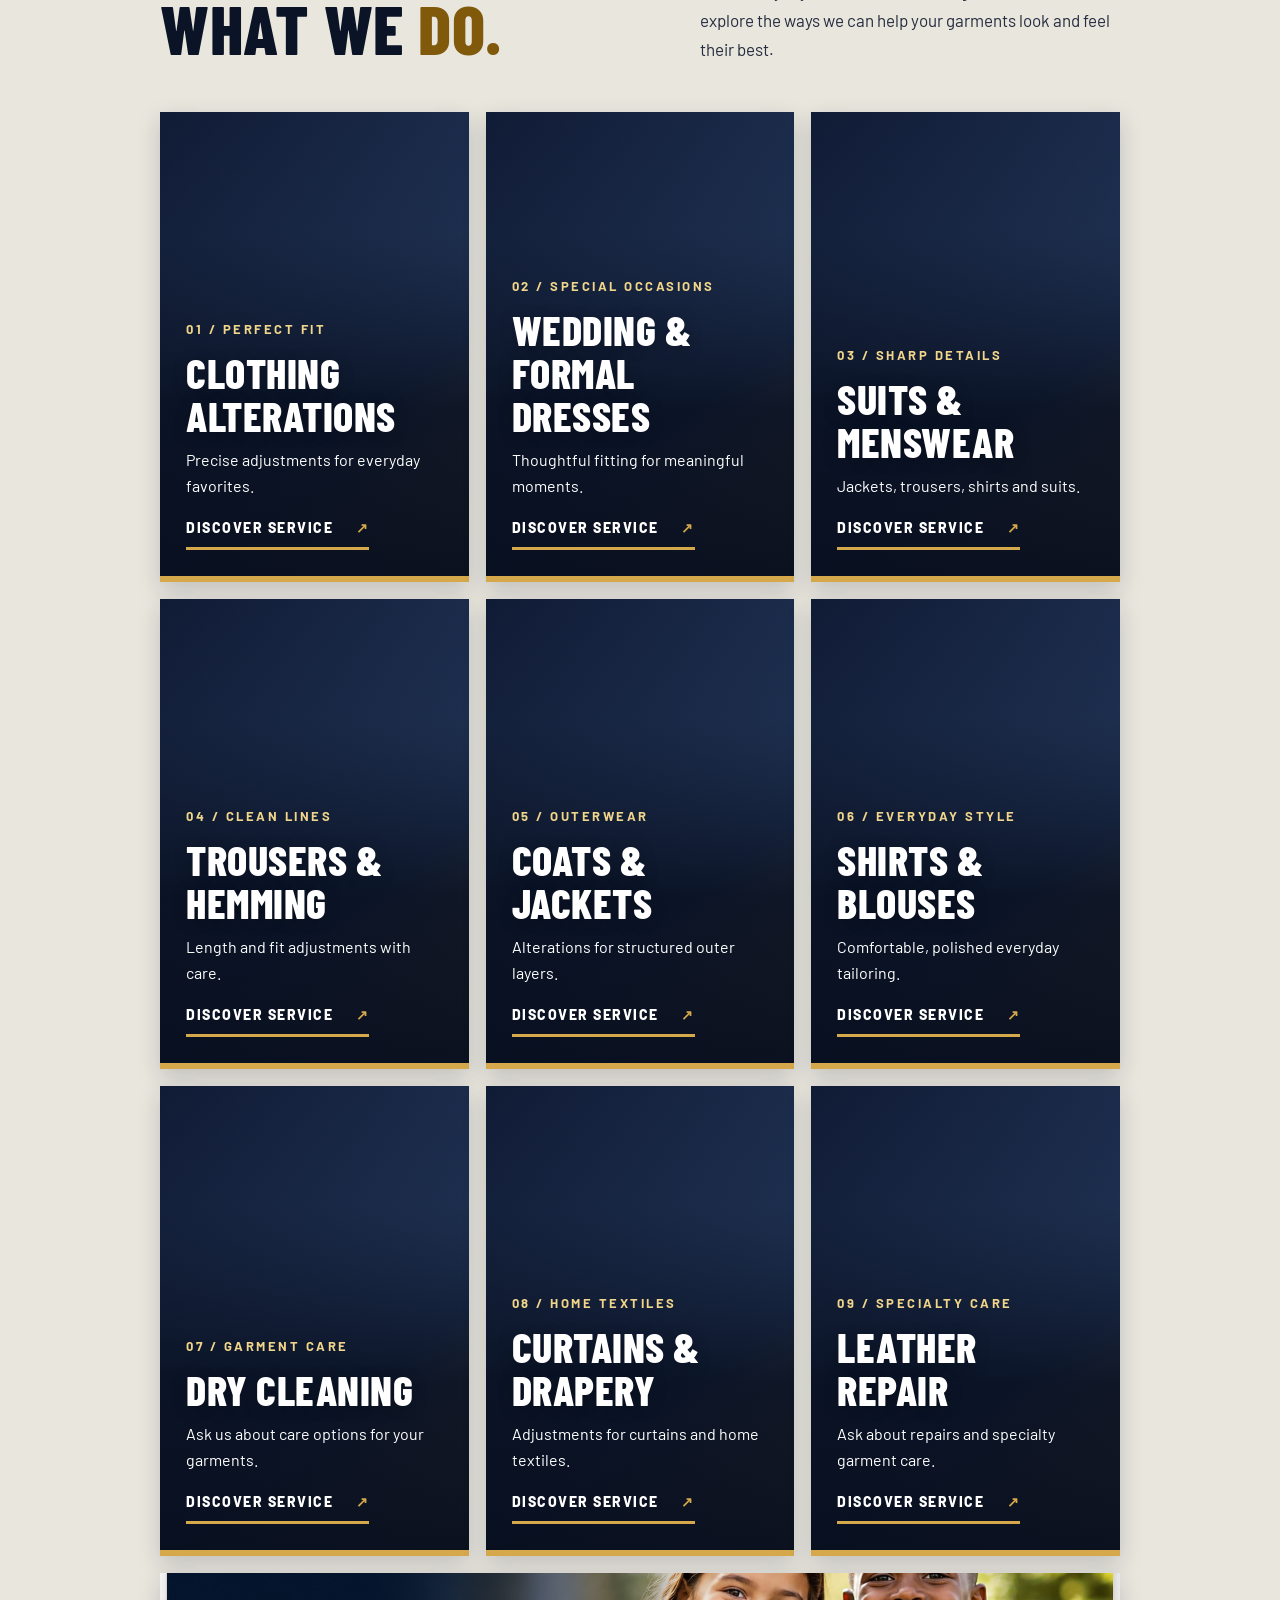
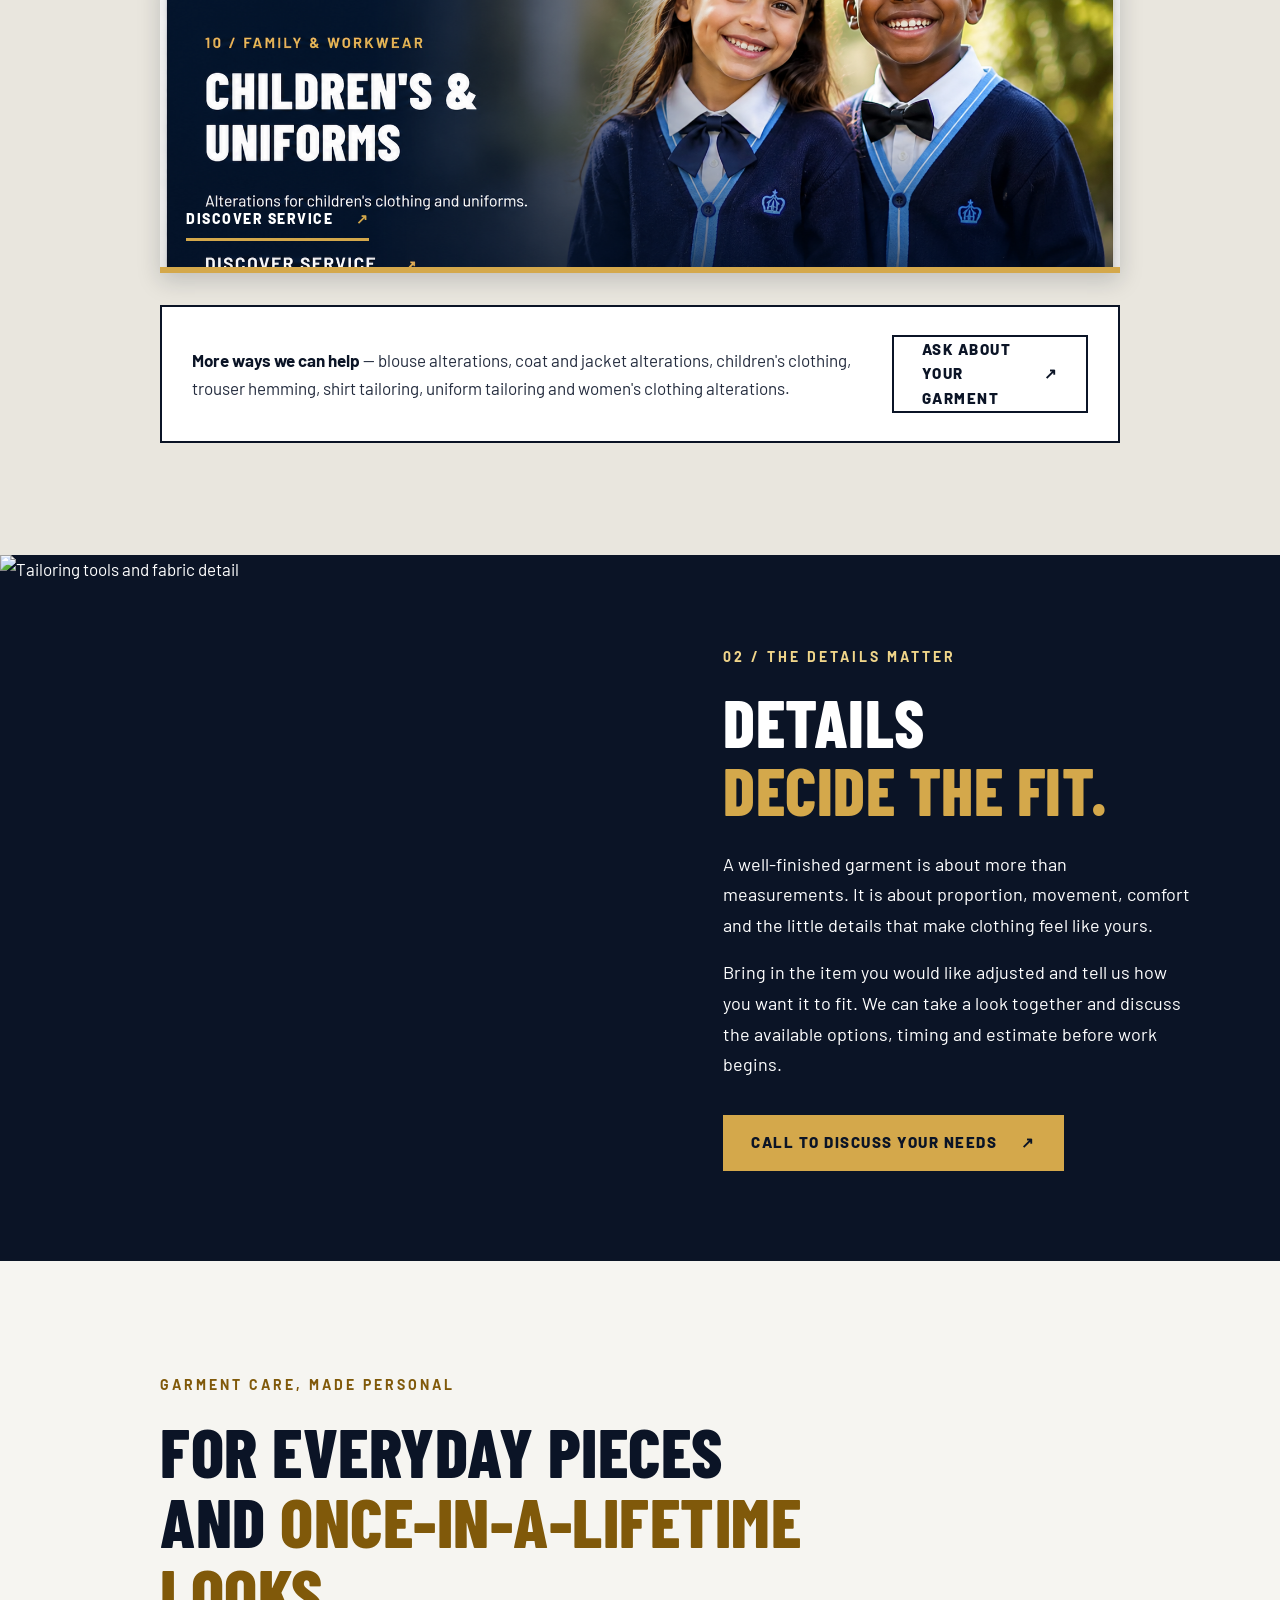
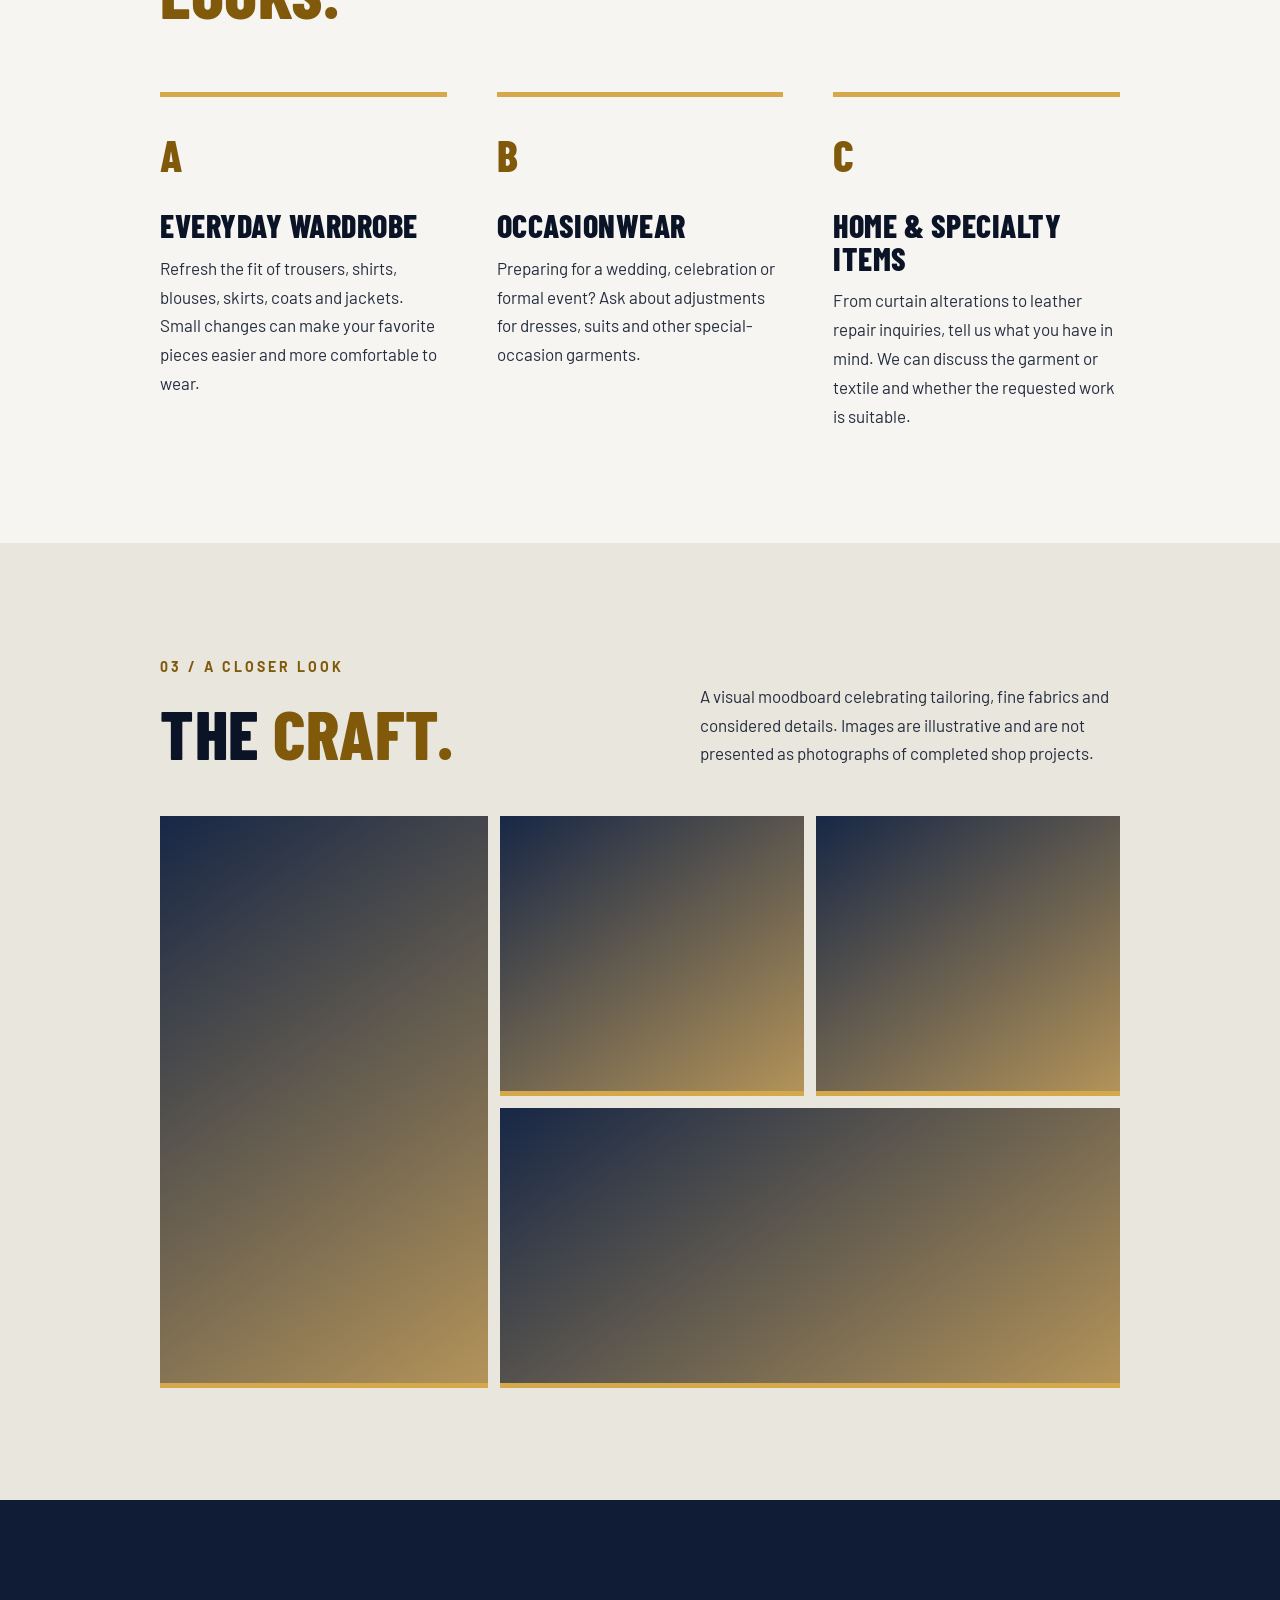
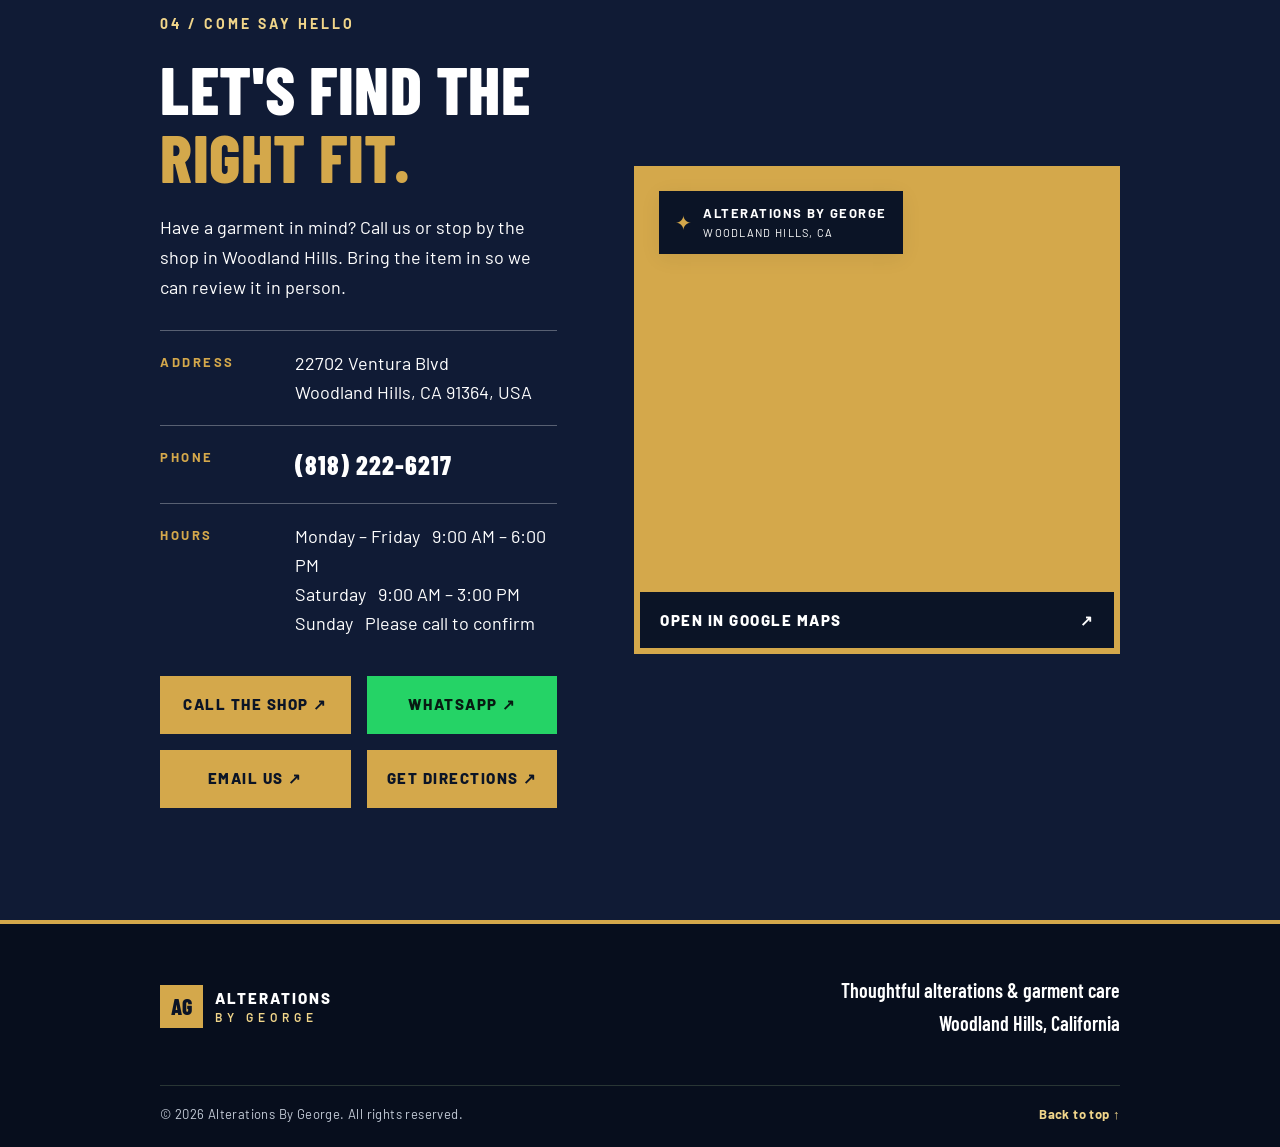
==== commit 978e6292: "Modify alt text and clean up service content Updated alt text for image and removed unnecessary elem" ====
--- a/index.html
+++ b/index.html
@@ -355,14 +355,9 @@
     loading="lazy"
     decoding="async"
     src="./children-uniforms.png"
-    alt="A boy and a girl wearing children's clothing"
+    alt="Children's clothing and uniforms"
   >
-  <div class="service-overlay"></div>
-
   <div class="service-content">
-    <span>10 / LITTLE DETAILS</span>
-    <h3>Children's<br>Clothing</h3>
-    <p>Thoughtful alterations for children's clothing and uniforms.</p>
     <button class="service-open">
       Discover service <b>↗</b>
     </button>
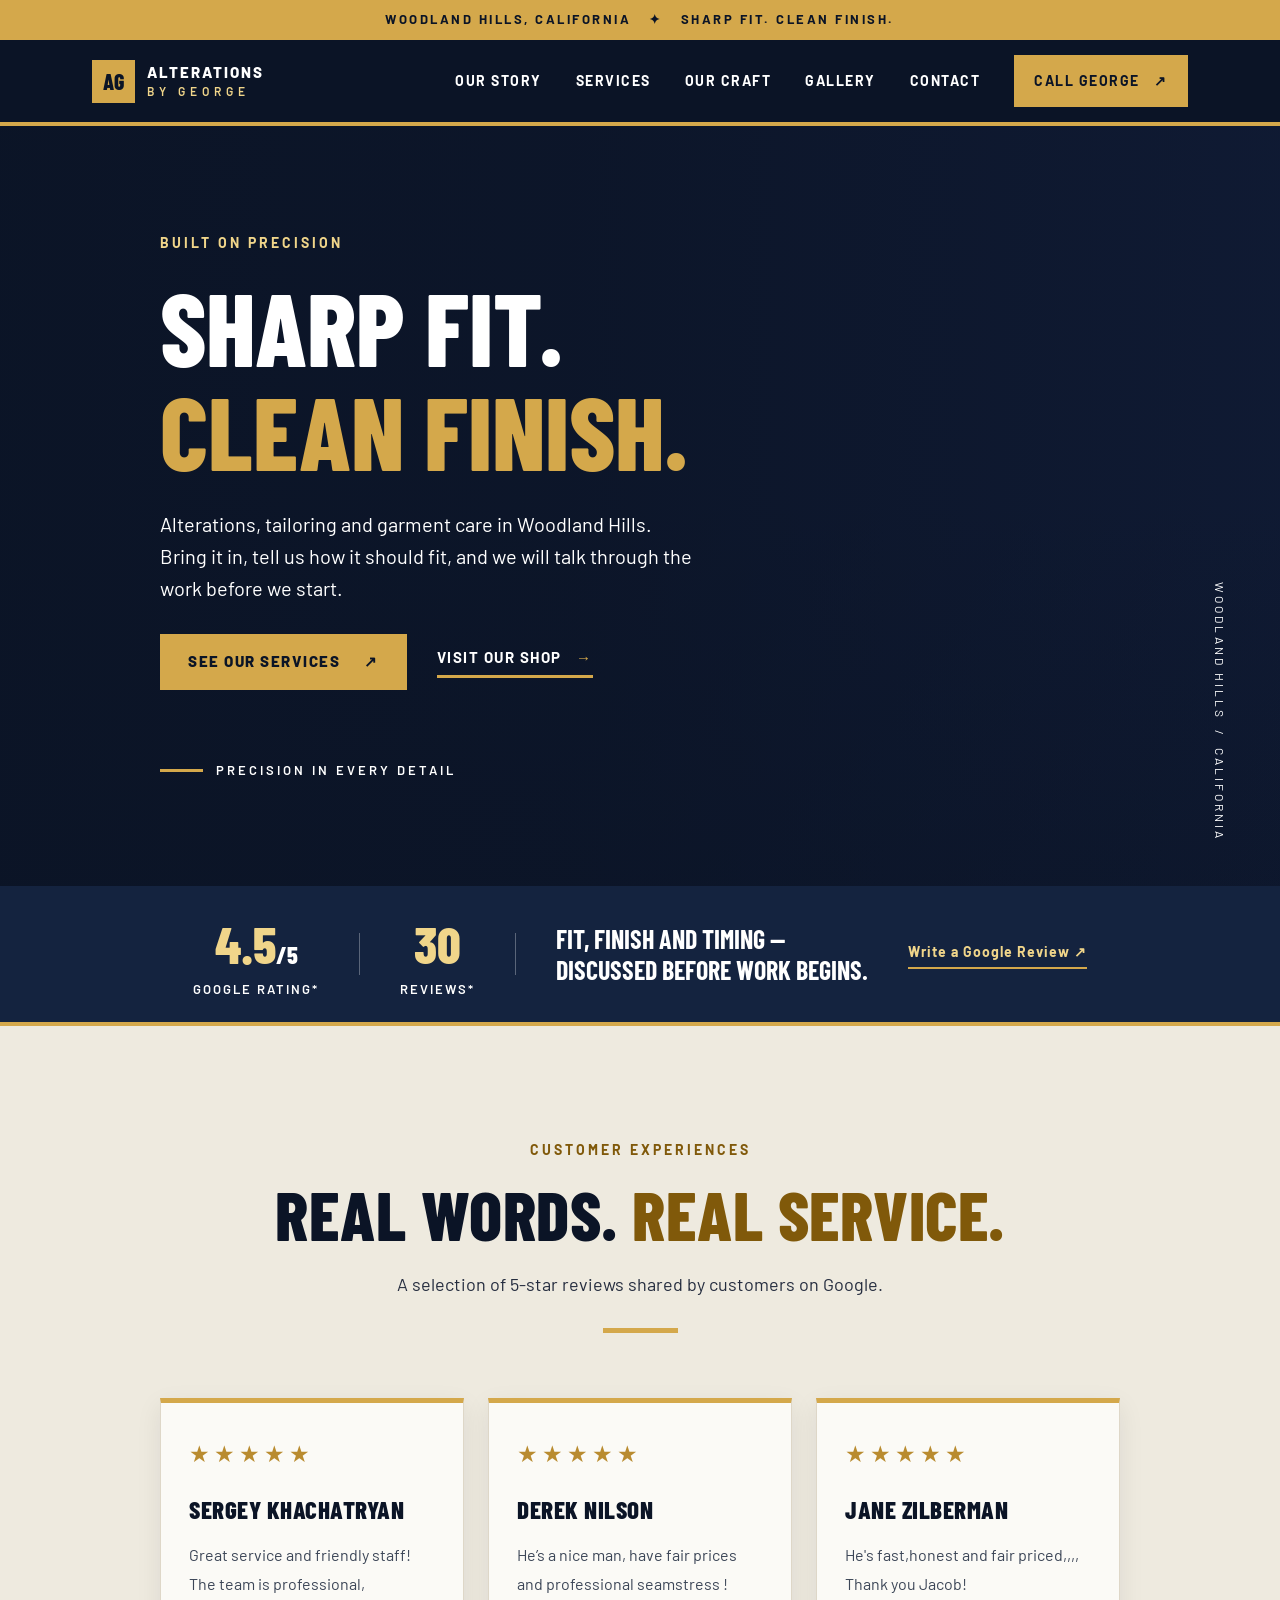
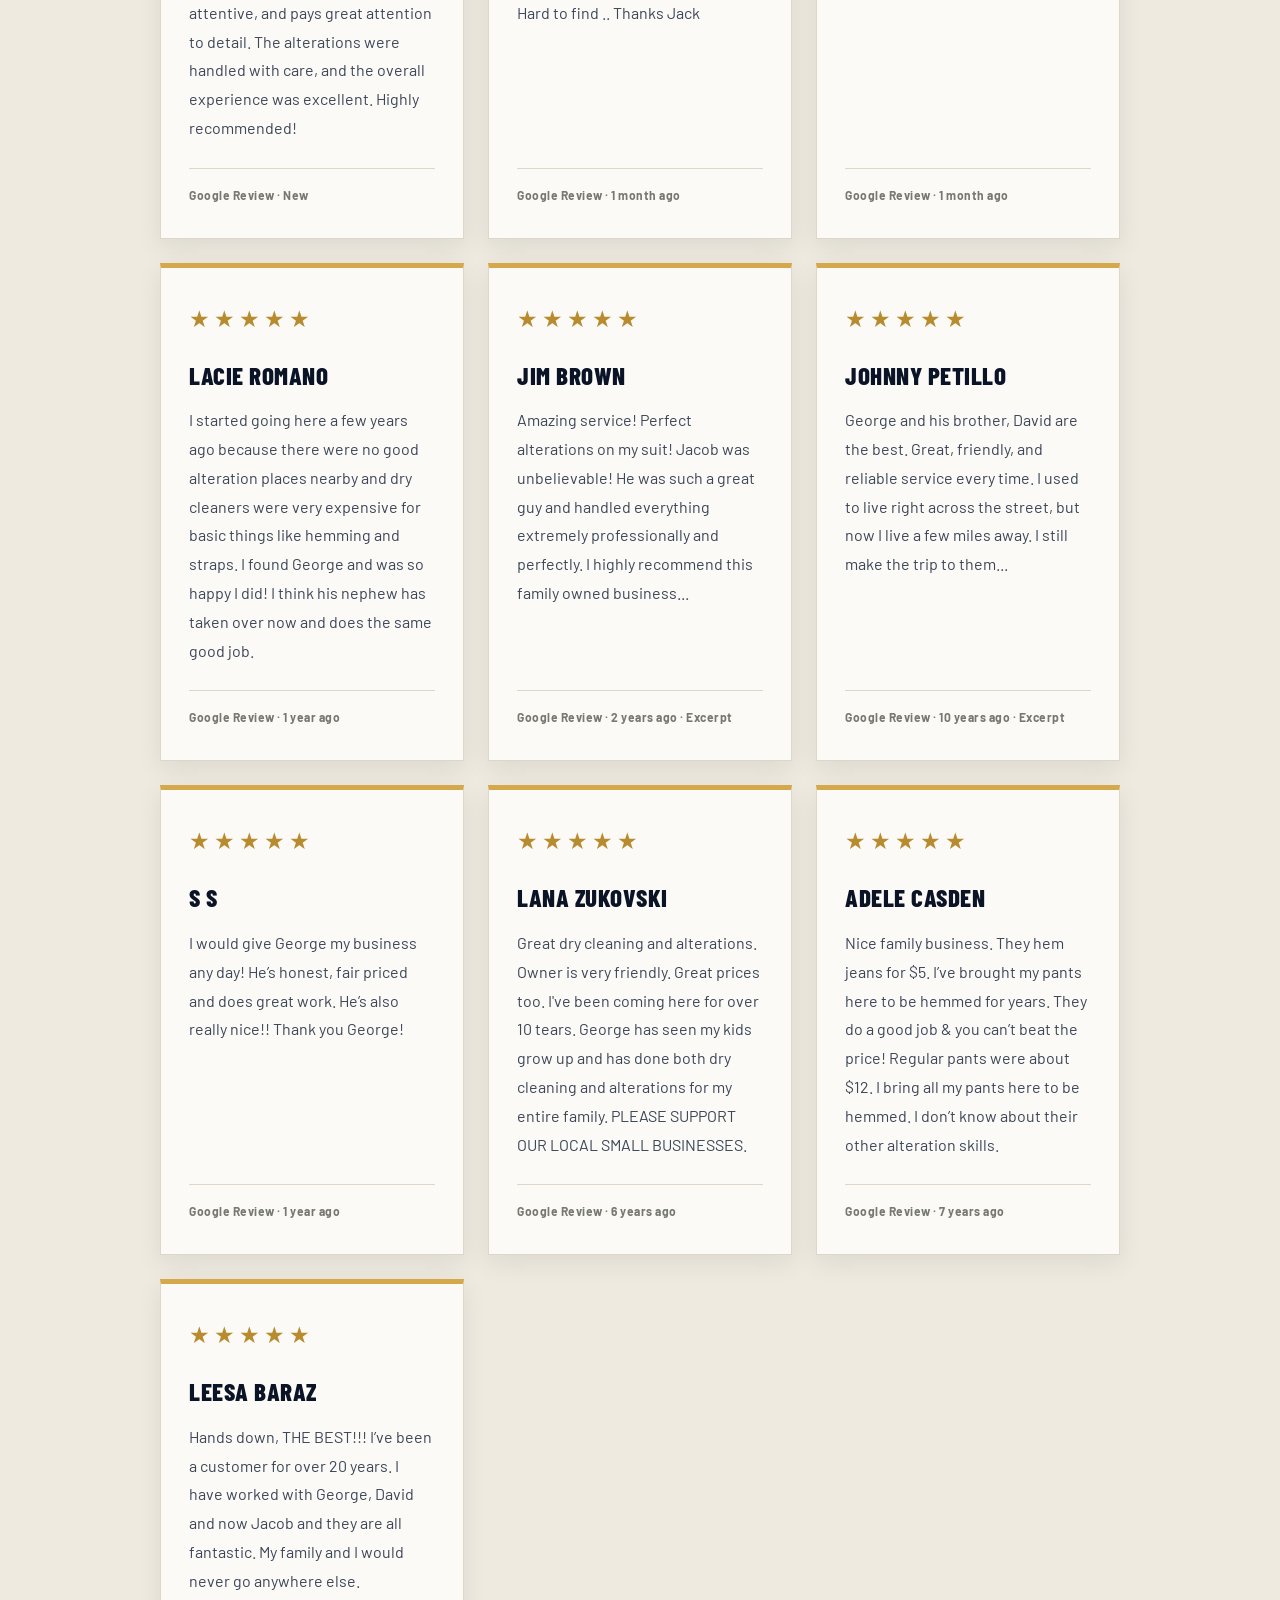
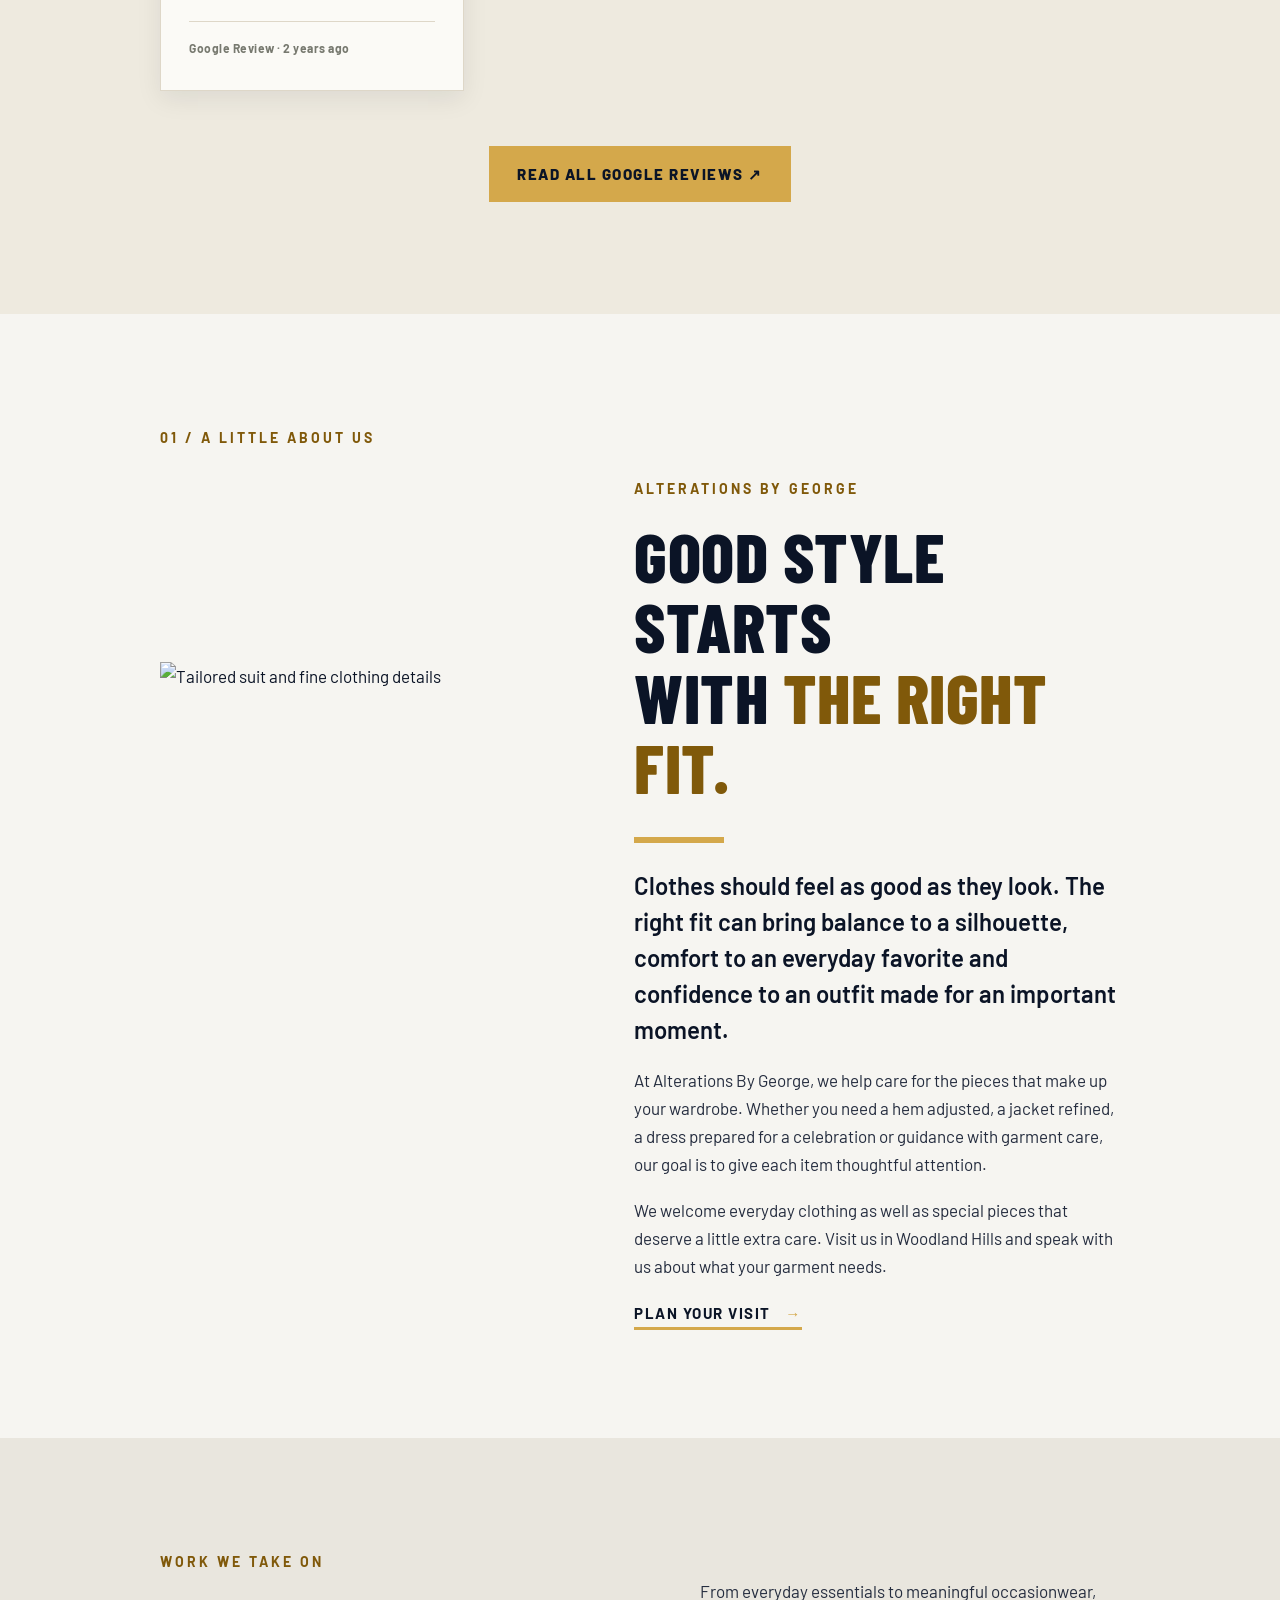
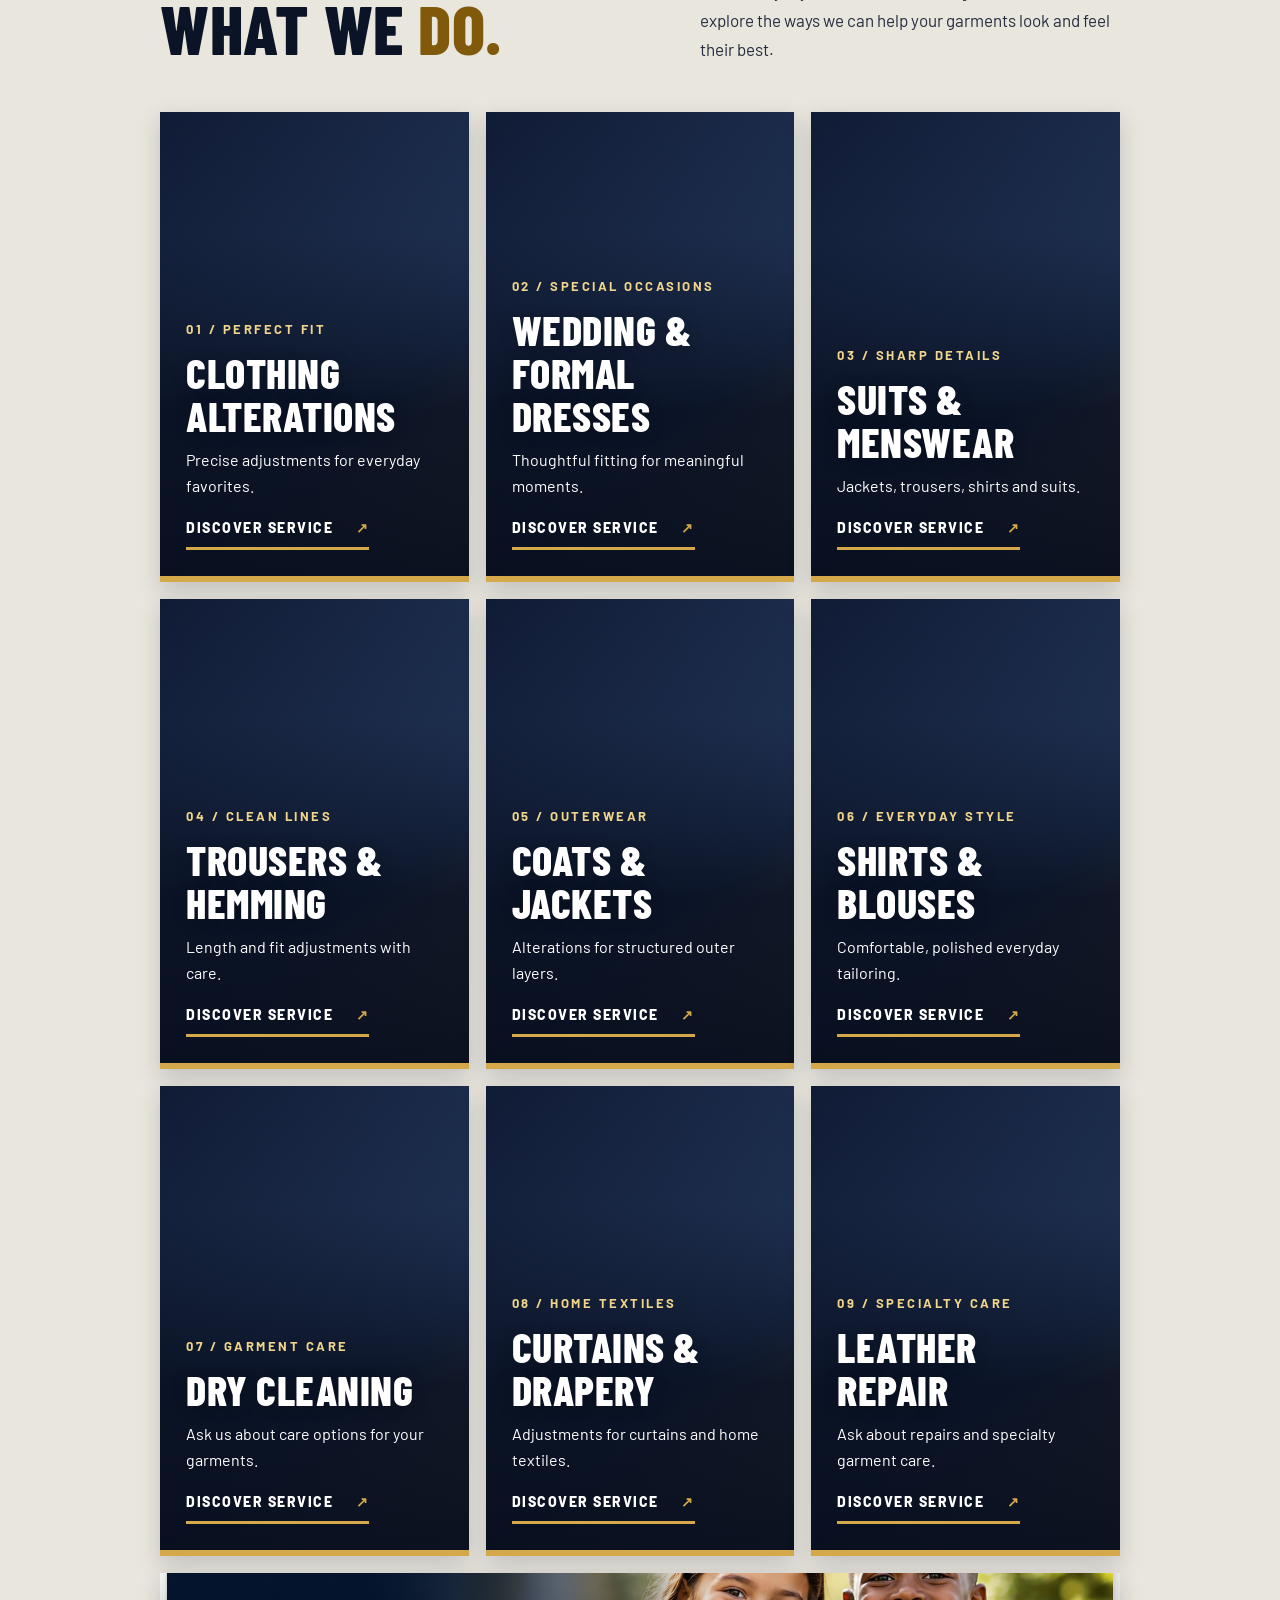
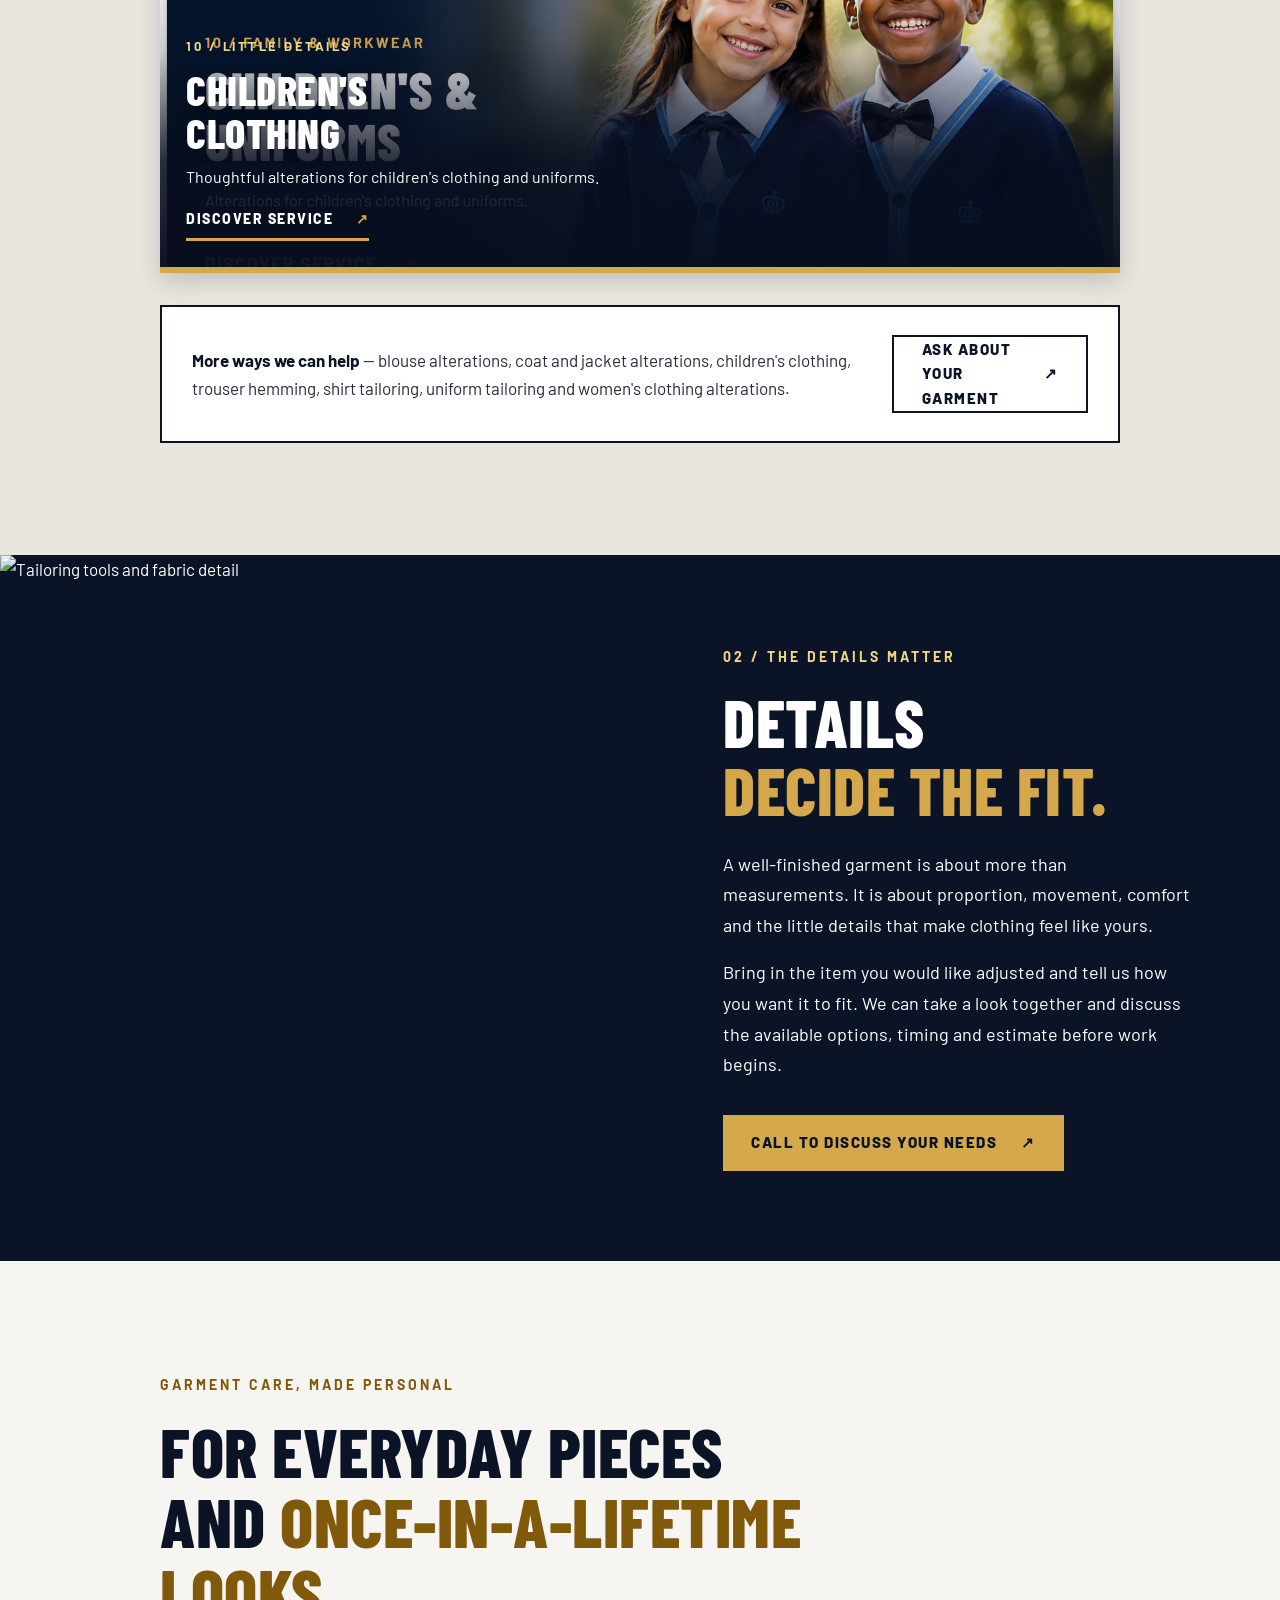
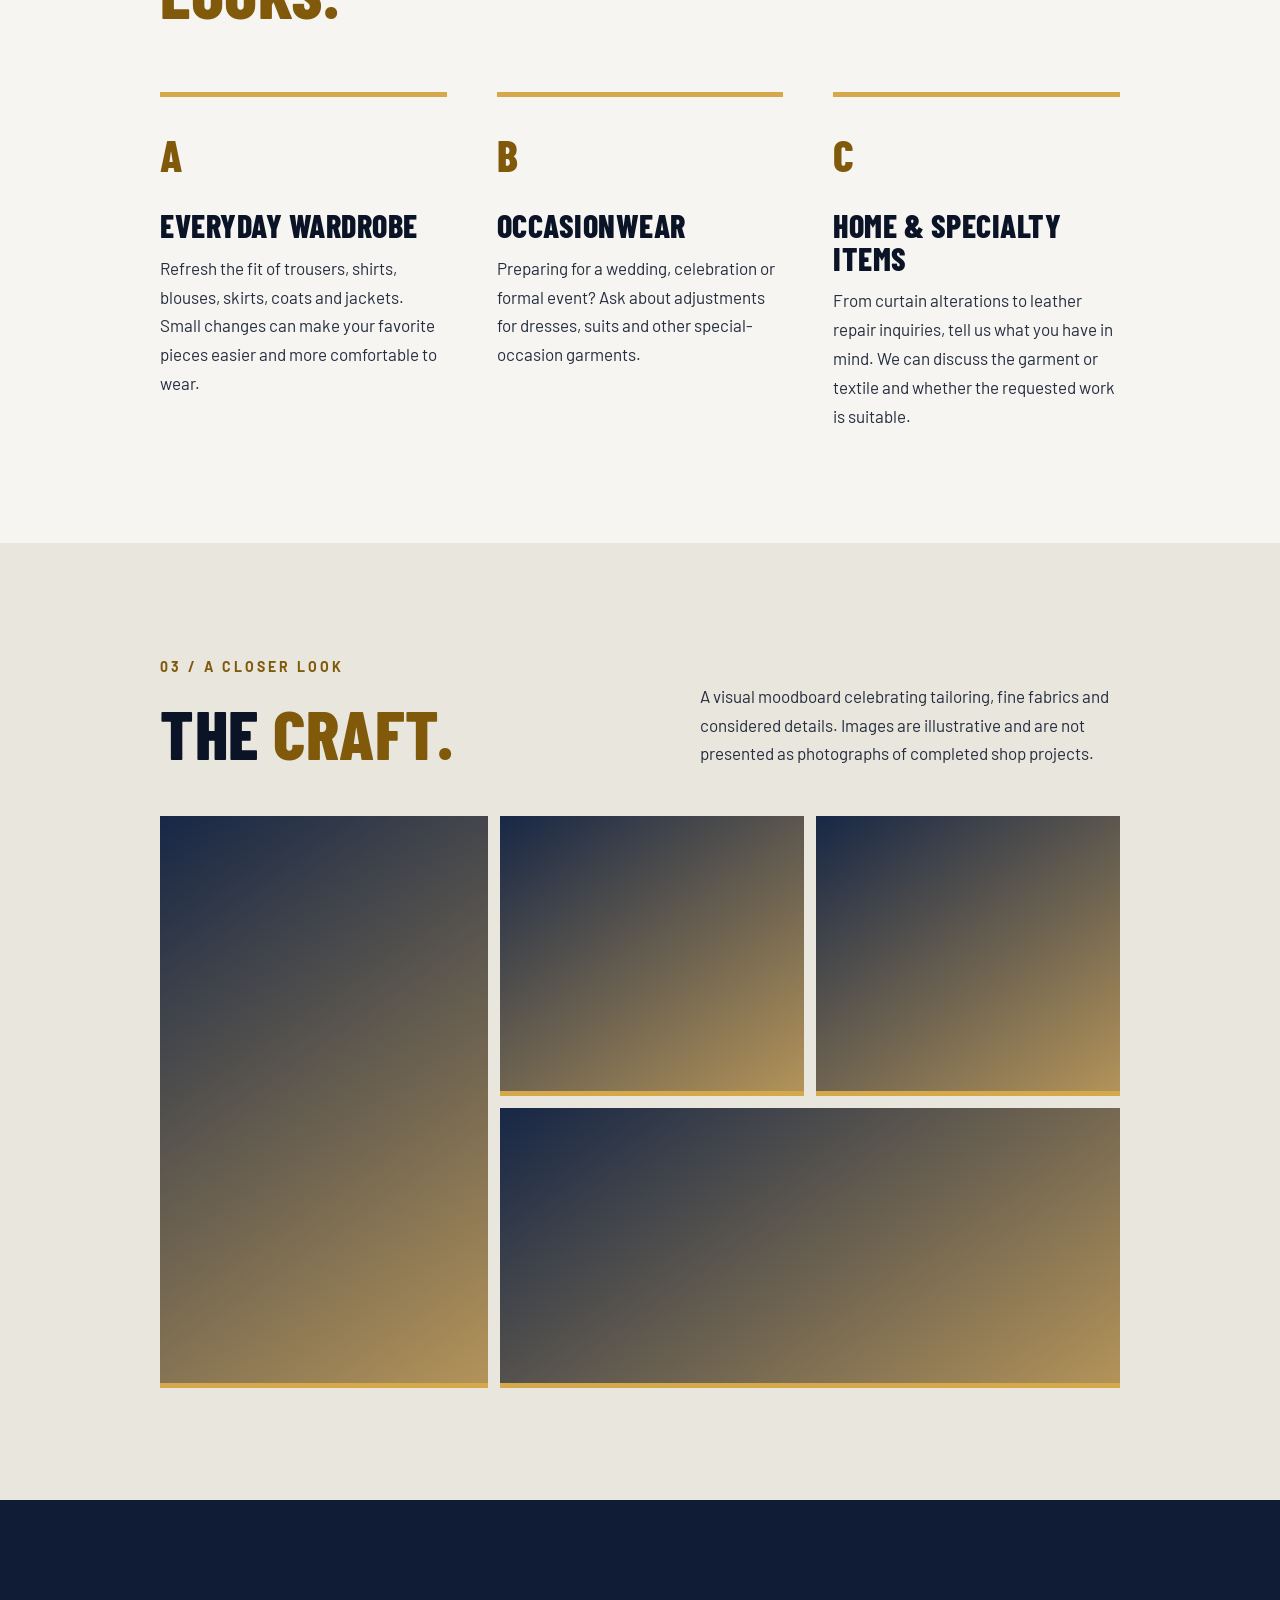
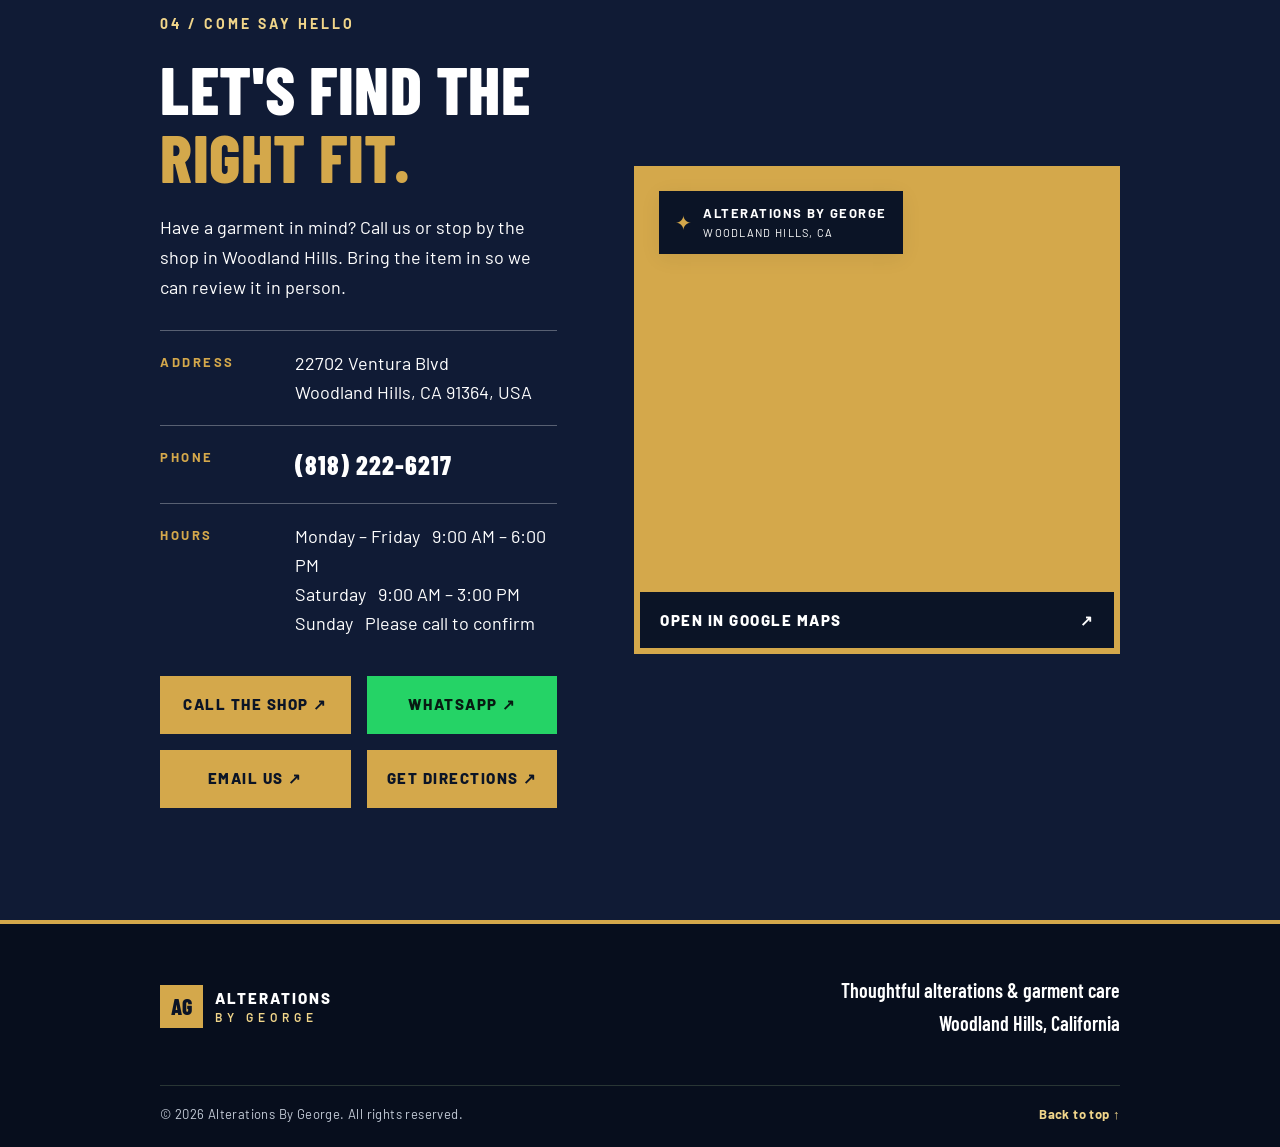
==== commit 75d918d8: "Remove image test paragraph from service card Removed the image test paragraph from the service card" ====
--- a/index.html
+++ b/index.html
@@ -355,9 +355,14 @@
     loading="lazy"
     decoding="async"
     src="./children-uniforms.png"
-    alt="Children's clothing and uniforms"
+    alt="A boy and a girl wearing children's clothing"
   >
+  <div class="service-overlay"></div>
+
   <div class="service-content">
+    <span>10 / LITTLE DETAILS</span>
+    <h3>Children's<br>Clothing</h3>
+    <p>Thoughtful alterations for children's clothing and uniforms.</p>
     <button class="service-open">
       Discover service <b>↗</b>
     </button>
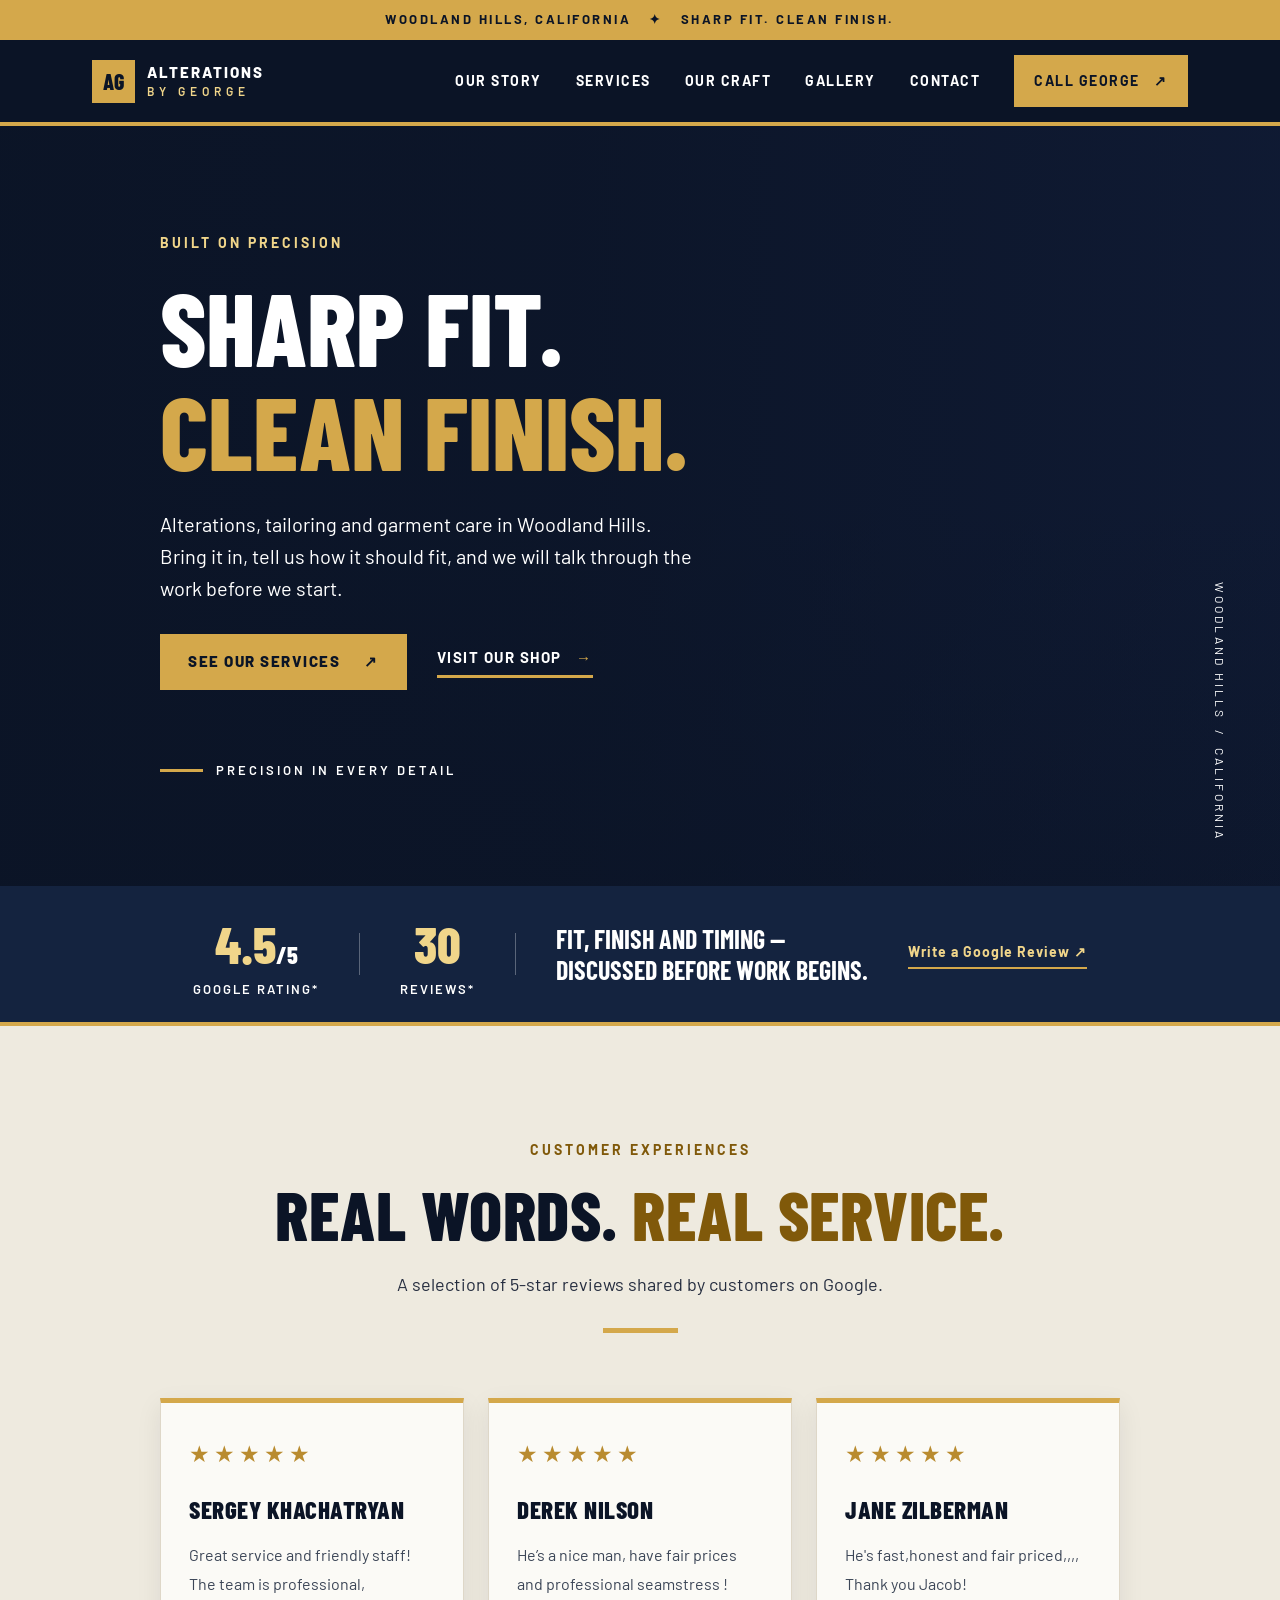
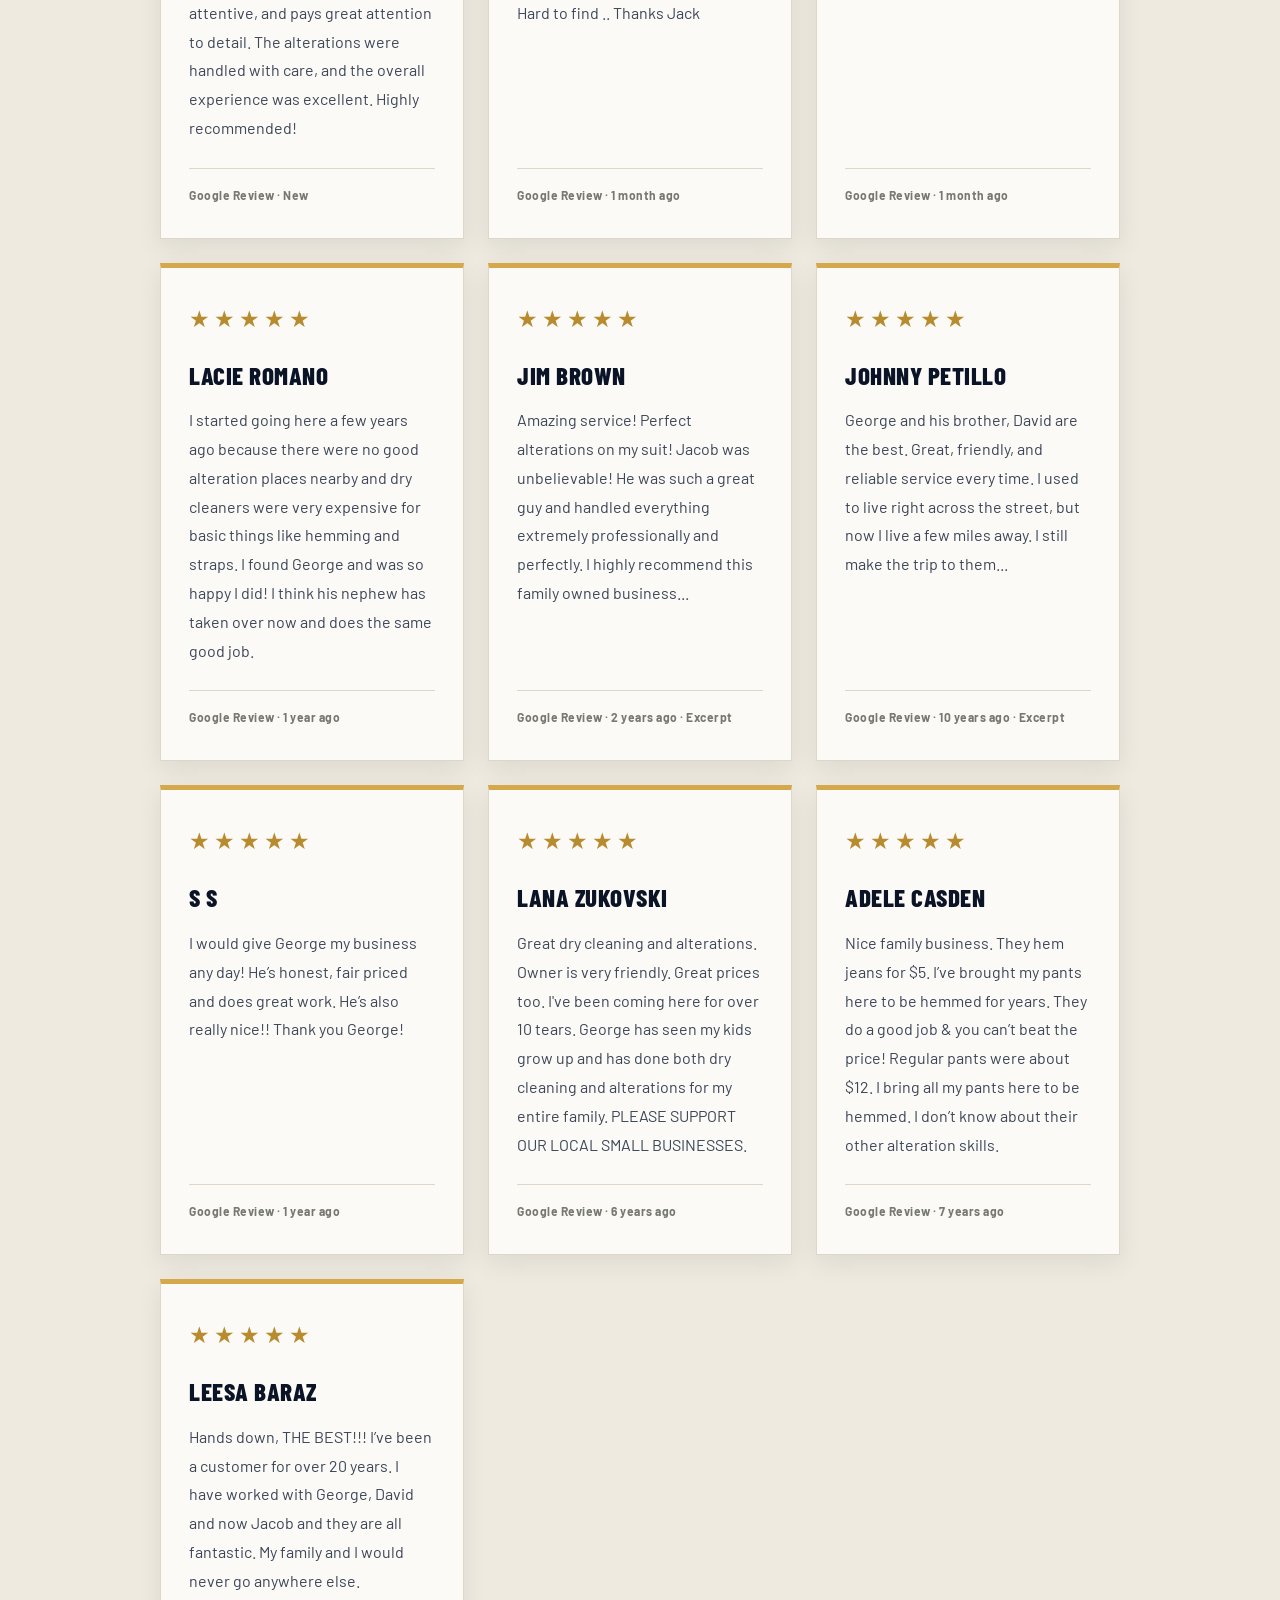
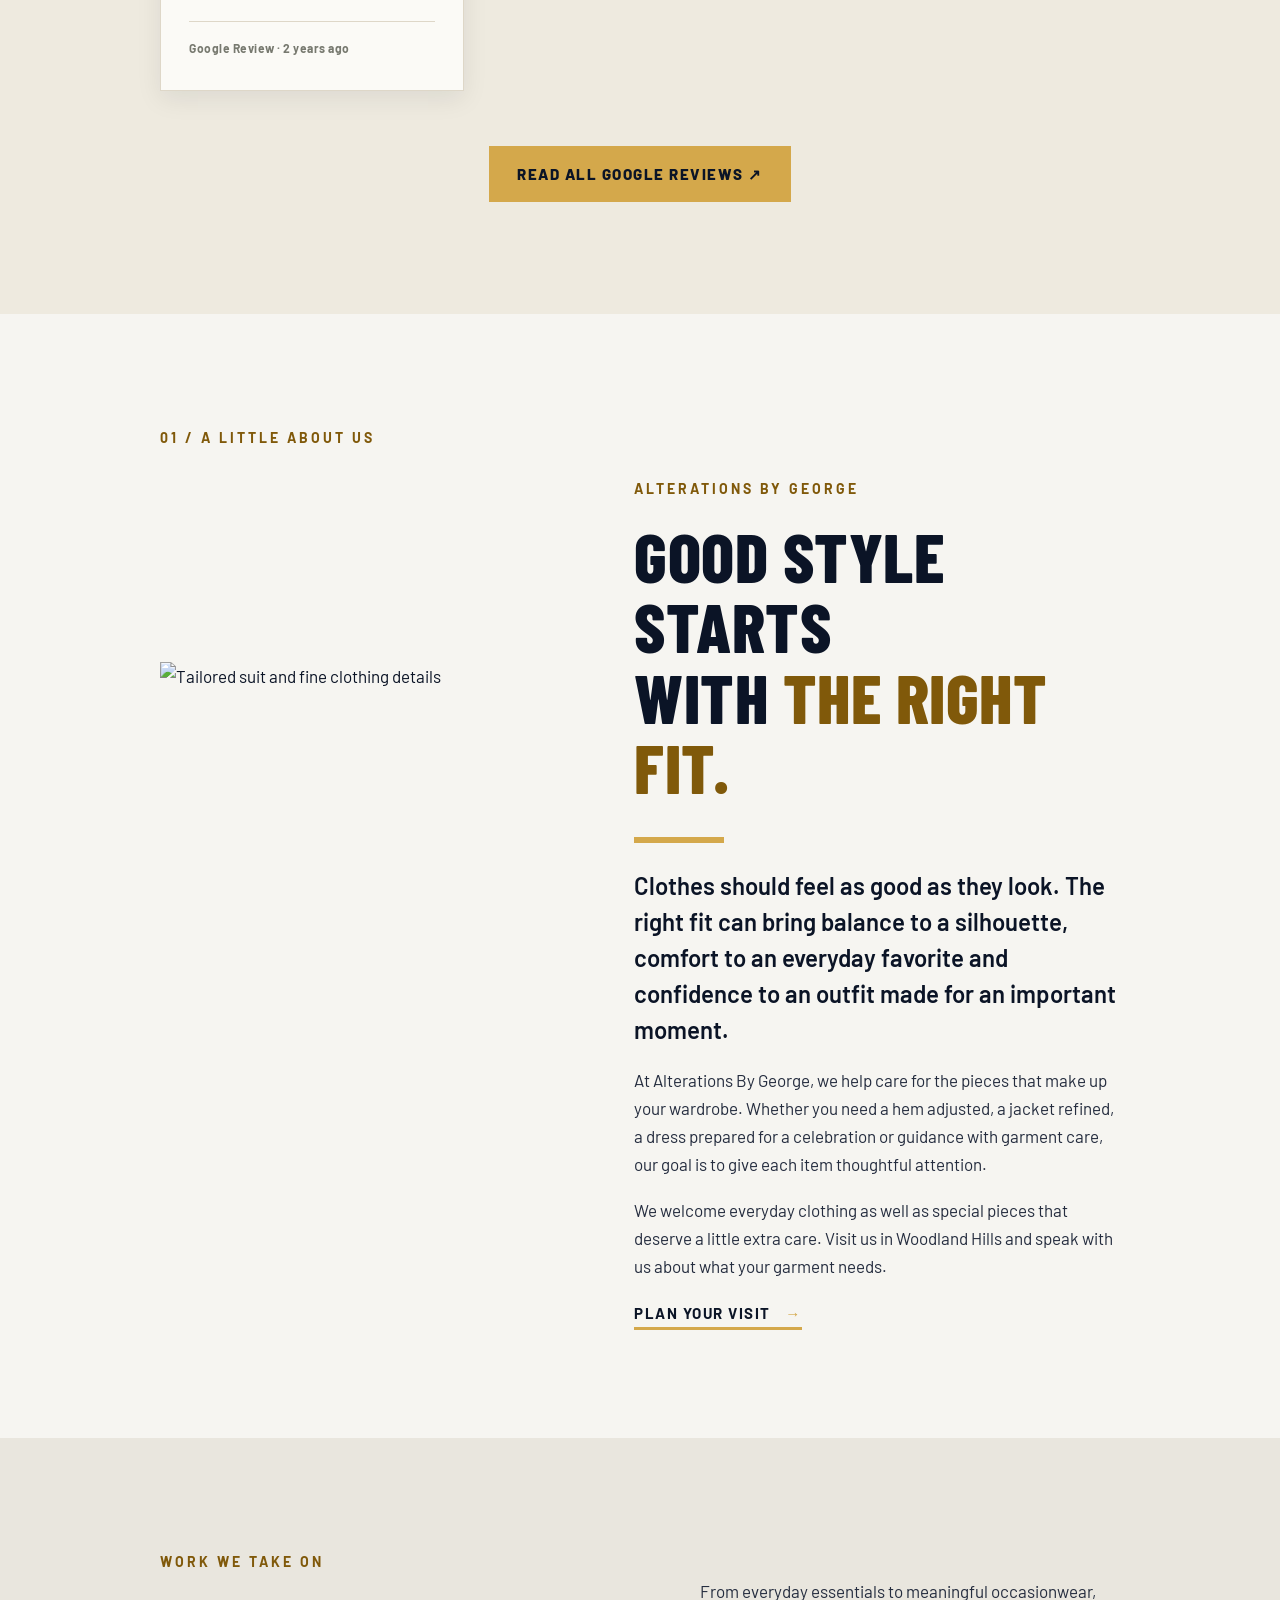
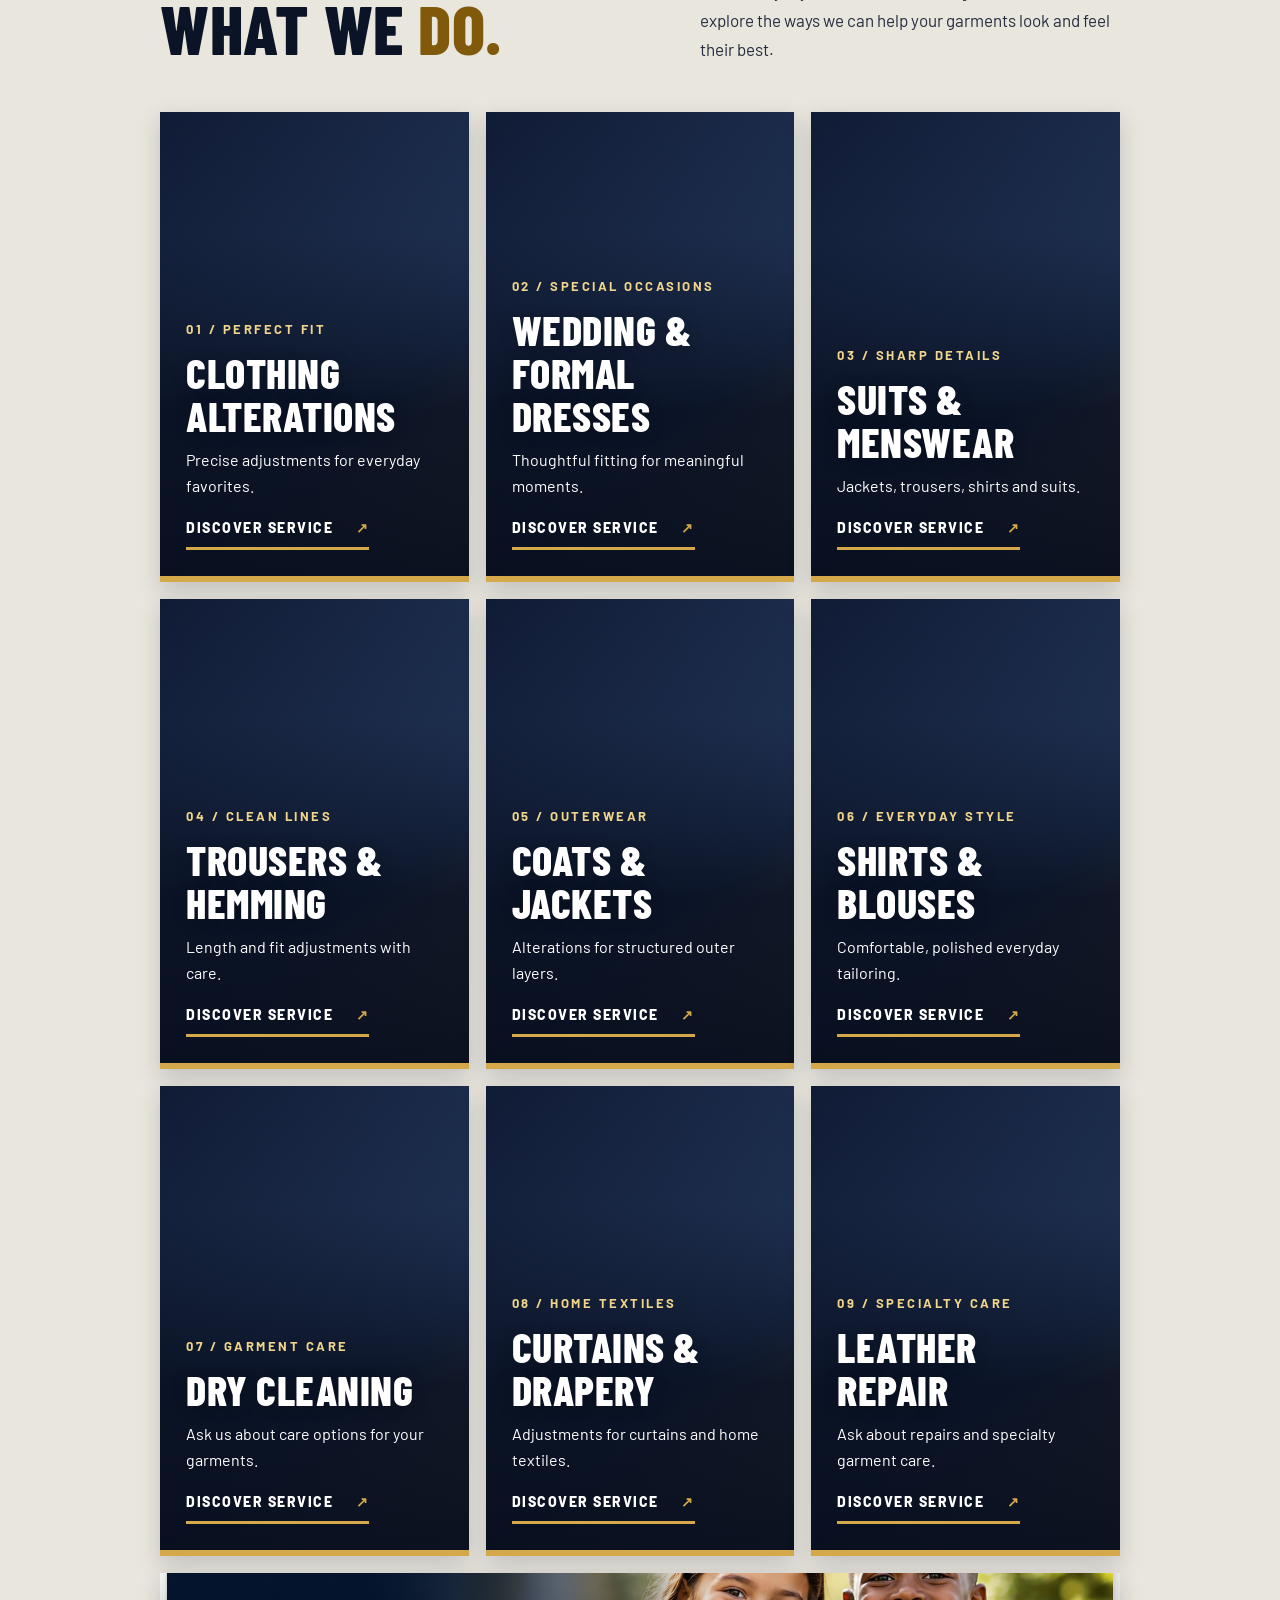
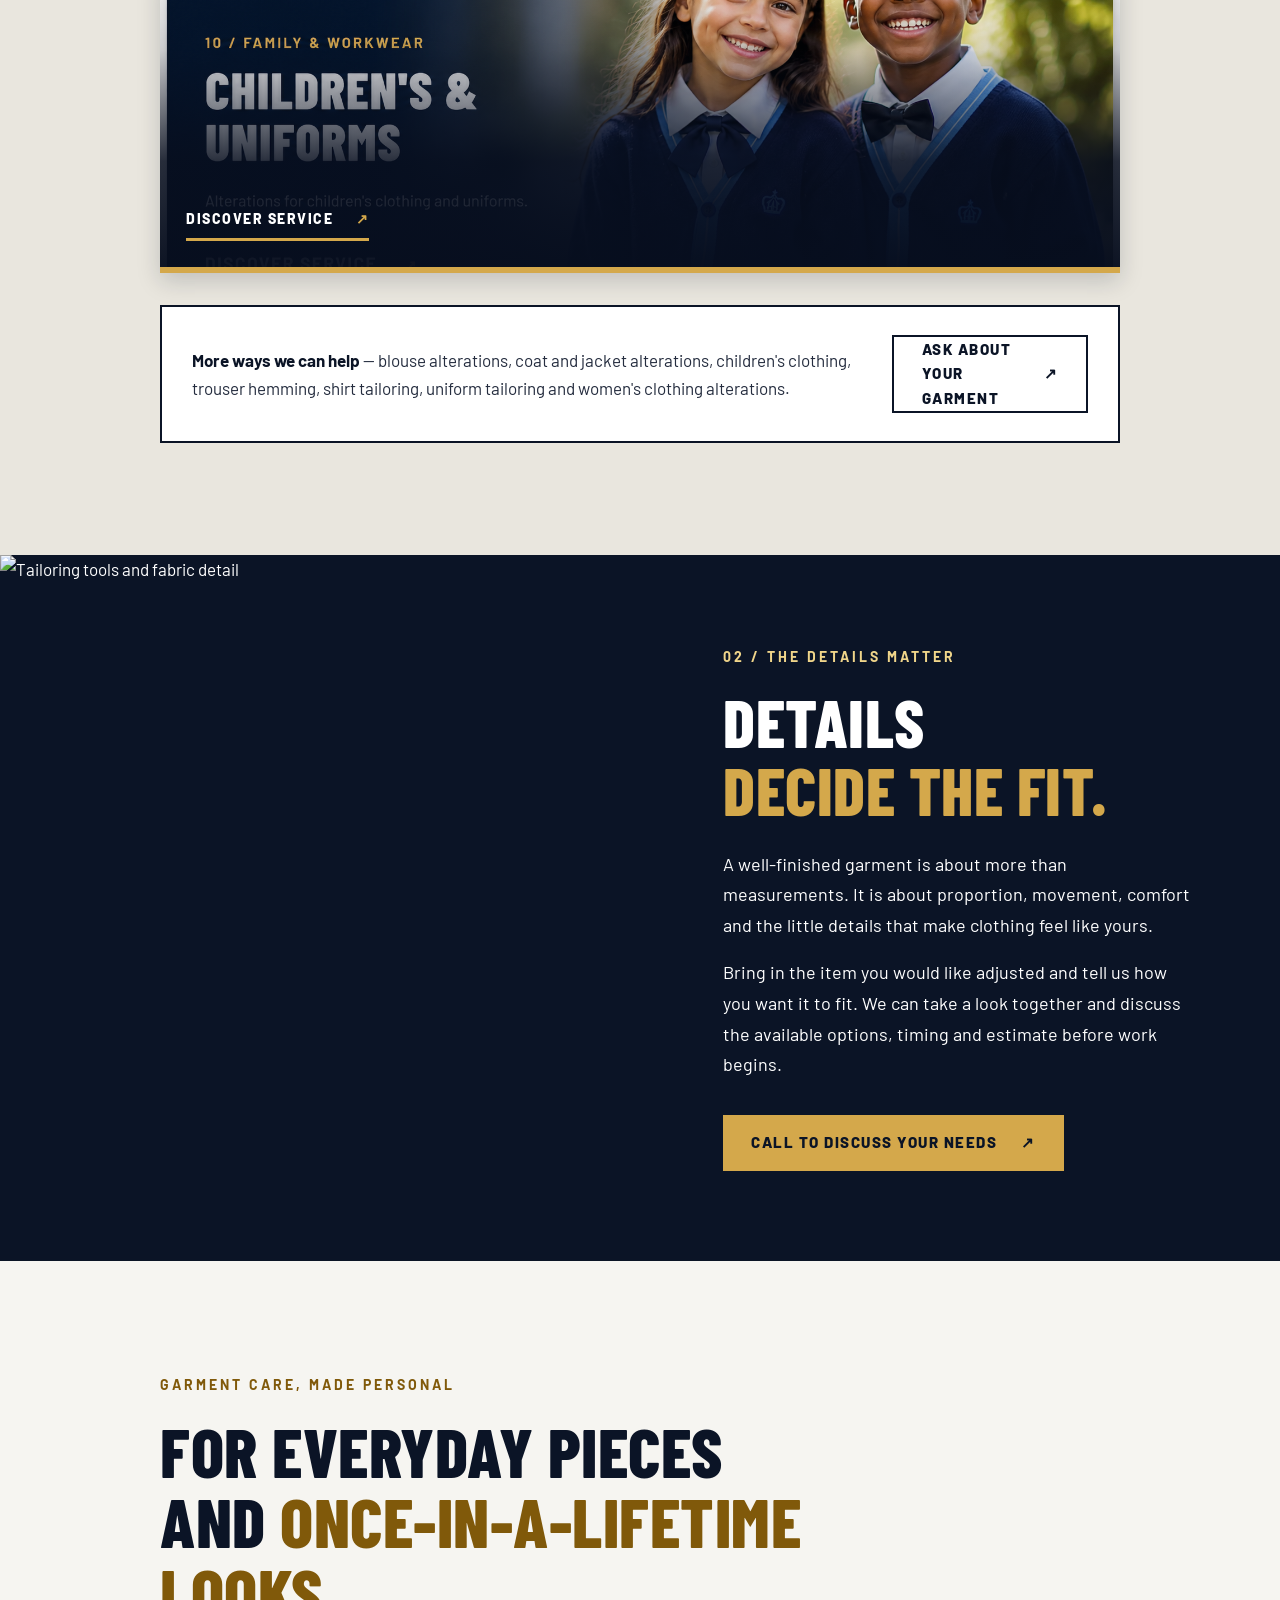
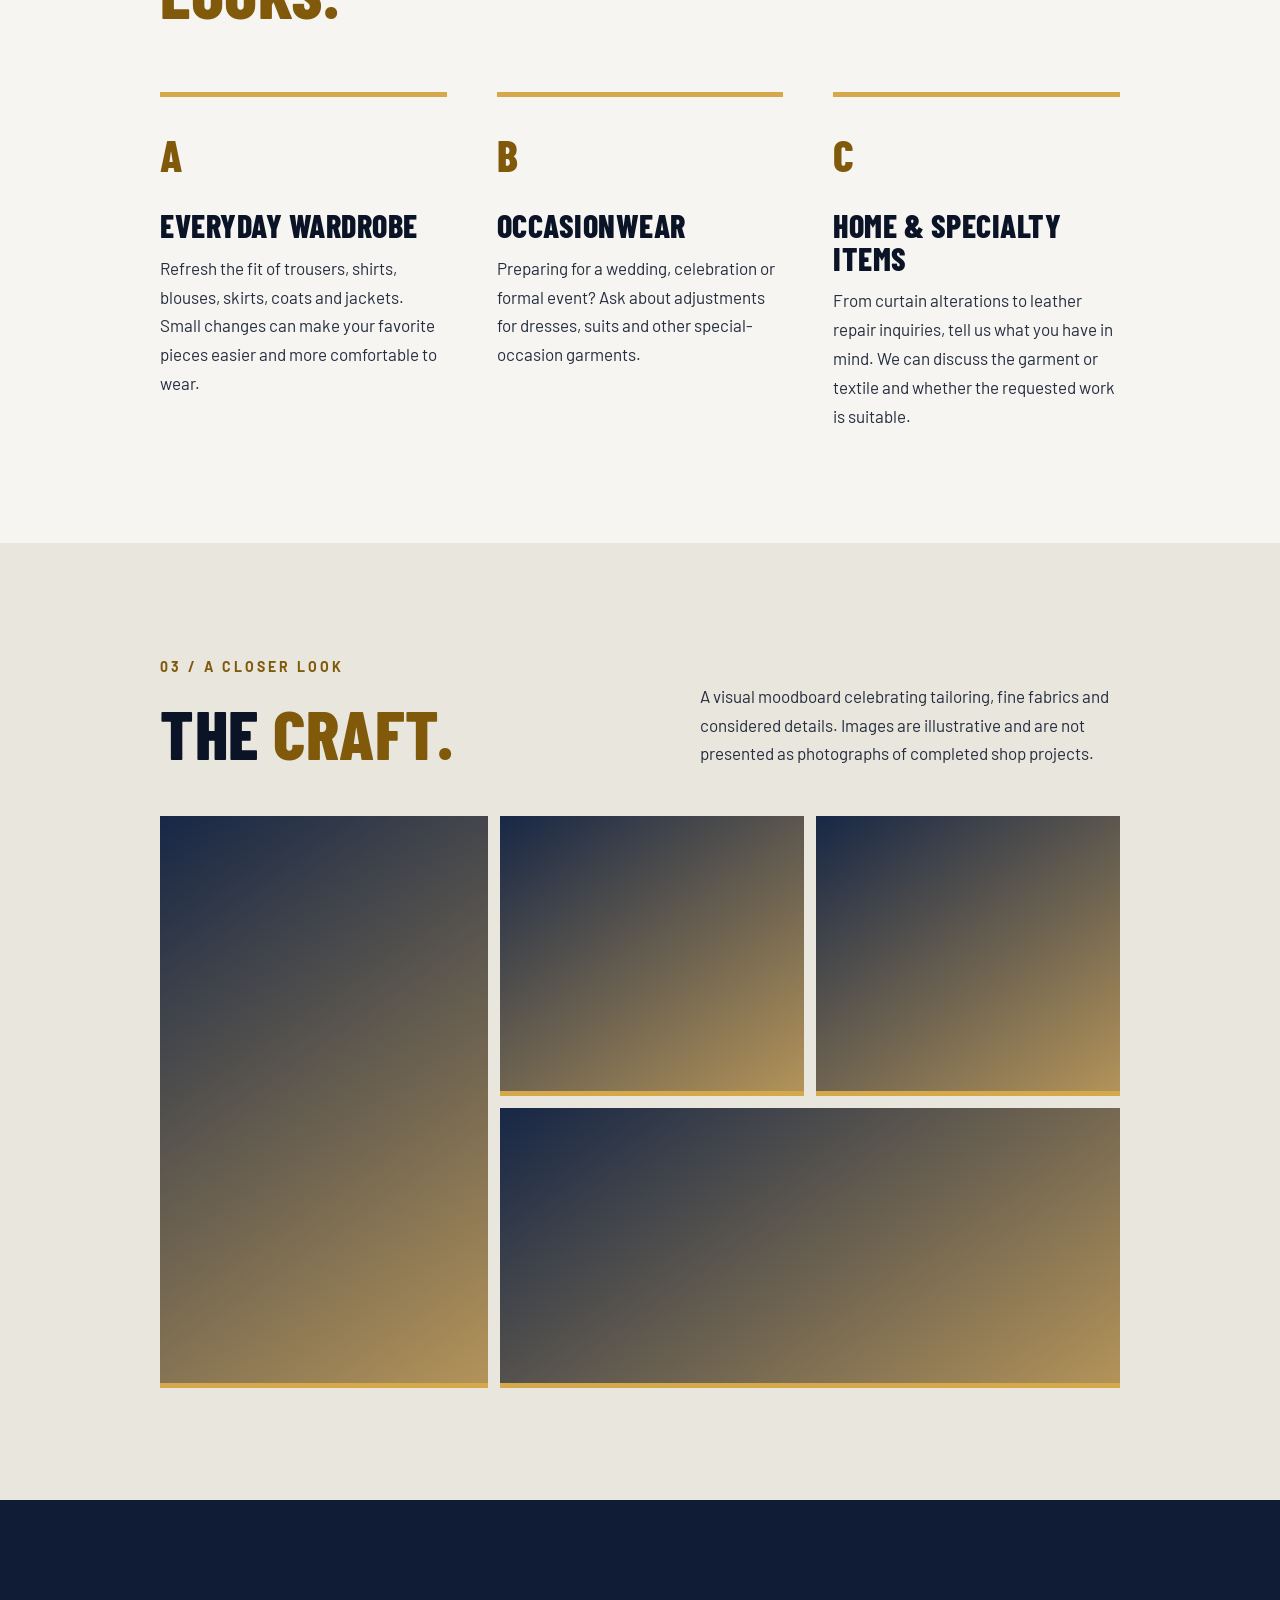
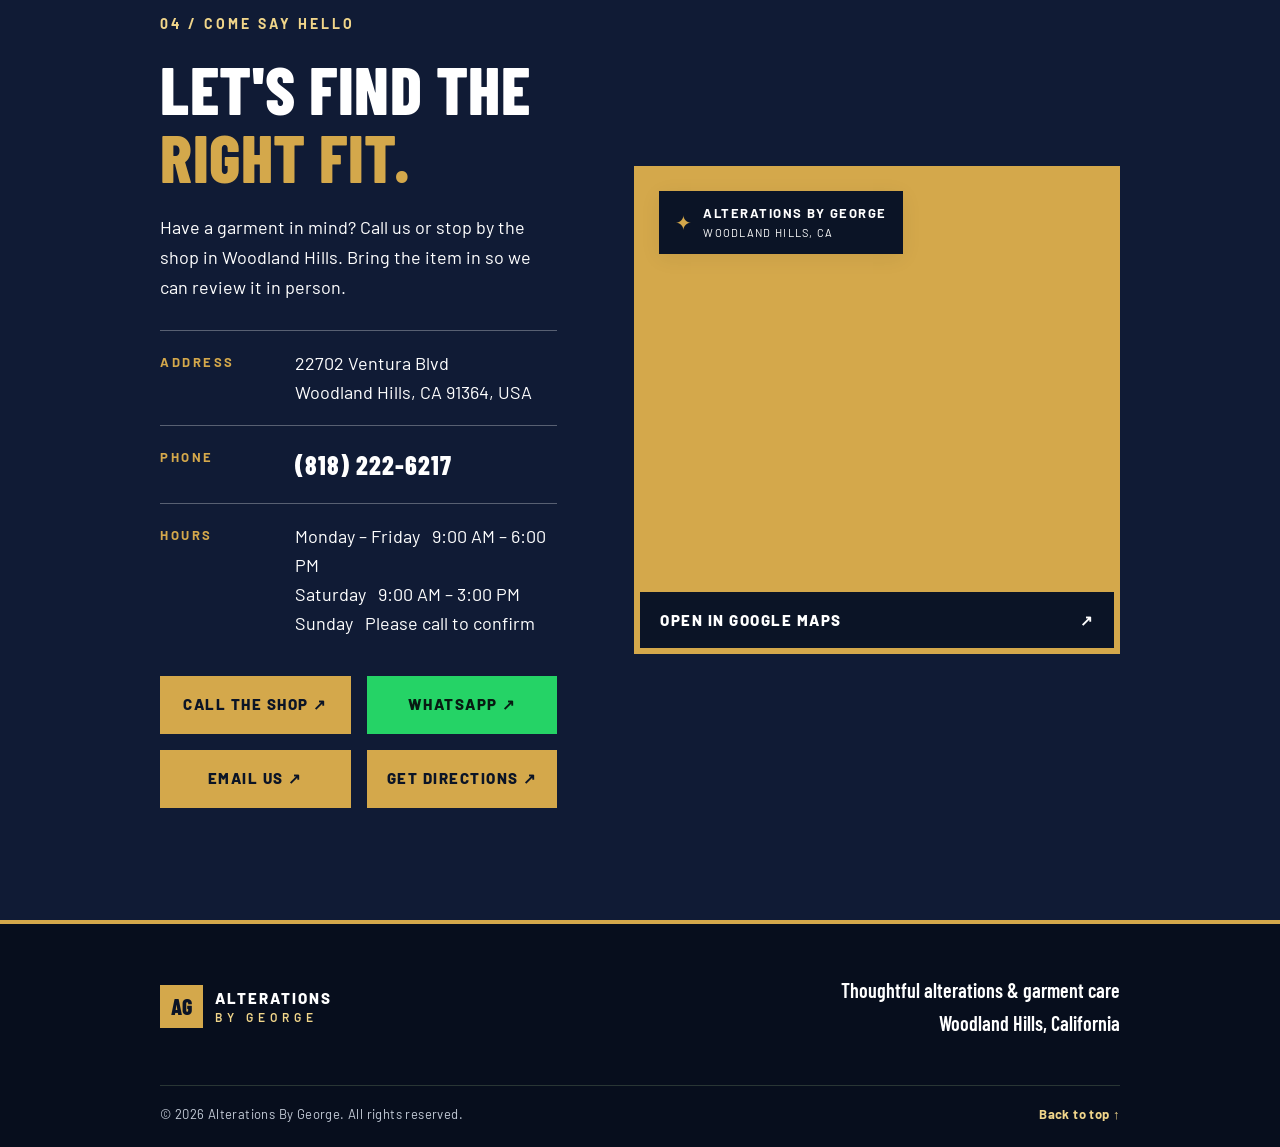
==== commit 06b530d8: "Modify alt text and clean up service content Updated alt text for image and removed unnecessary cont" ====
--- a/index.html
+++ b/index.html
@@ -355,14 +355,11 @@
     loading="lazy"
     decoding="async"
     src="./children-uniforms.png"
-    alt="A boy and a girl wearing children's clothing"
+    alt="Children's clothing and uniforms"
   >
   <div class="service-overlay"></div>
 
   <div class="service-content">
-    <span>10 / LITTLE DETAILS</span>
-    <h3>Children's<br>Clothing</h3>
-    <p>Thoughtful alterations for children's clothing and uniforms.</p>
     <button class="service-open">
       Discover service <b>↗</b>
     </button>
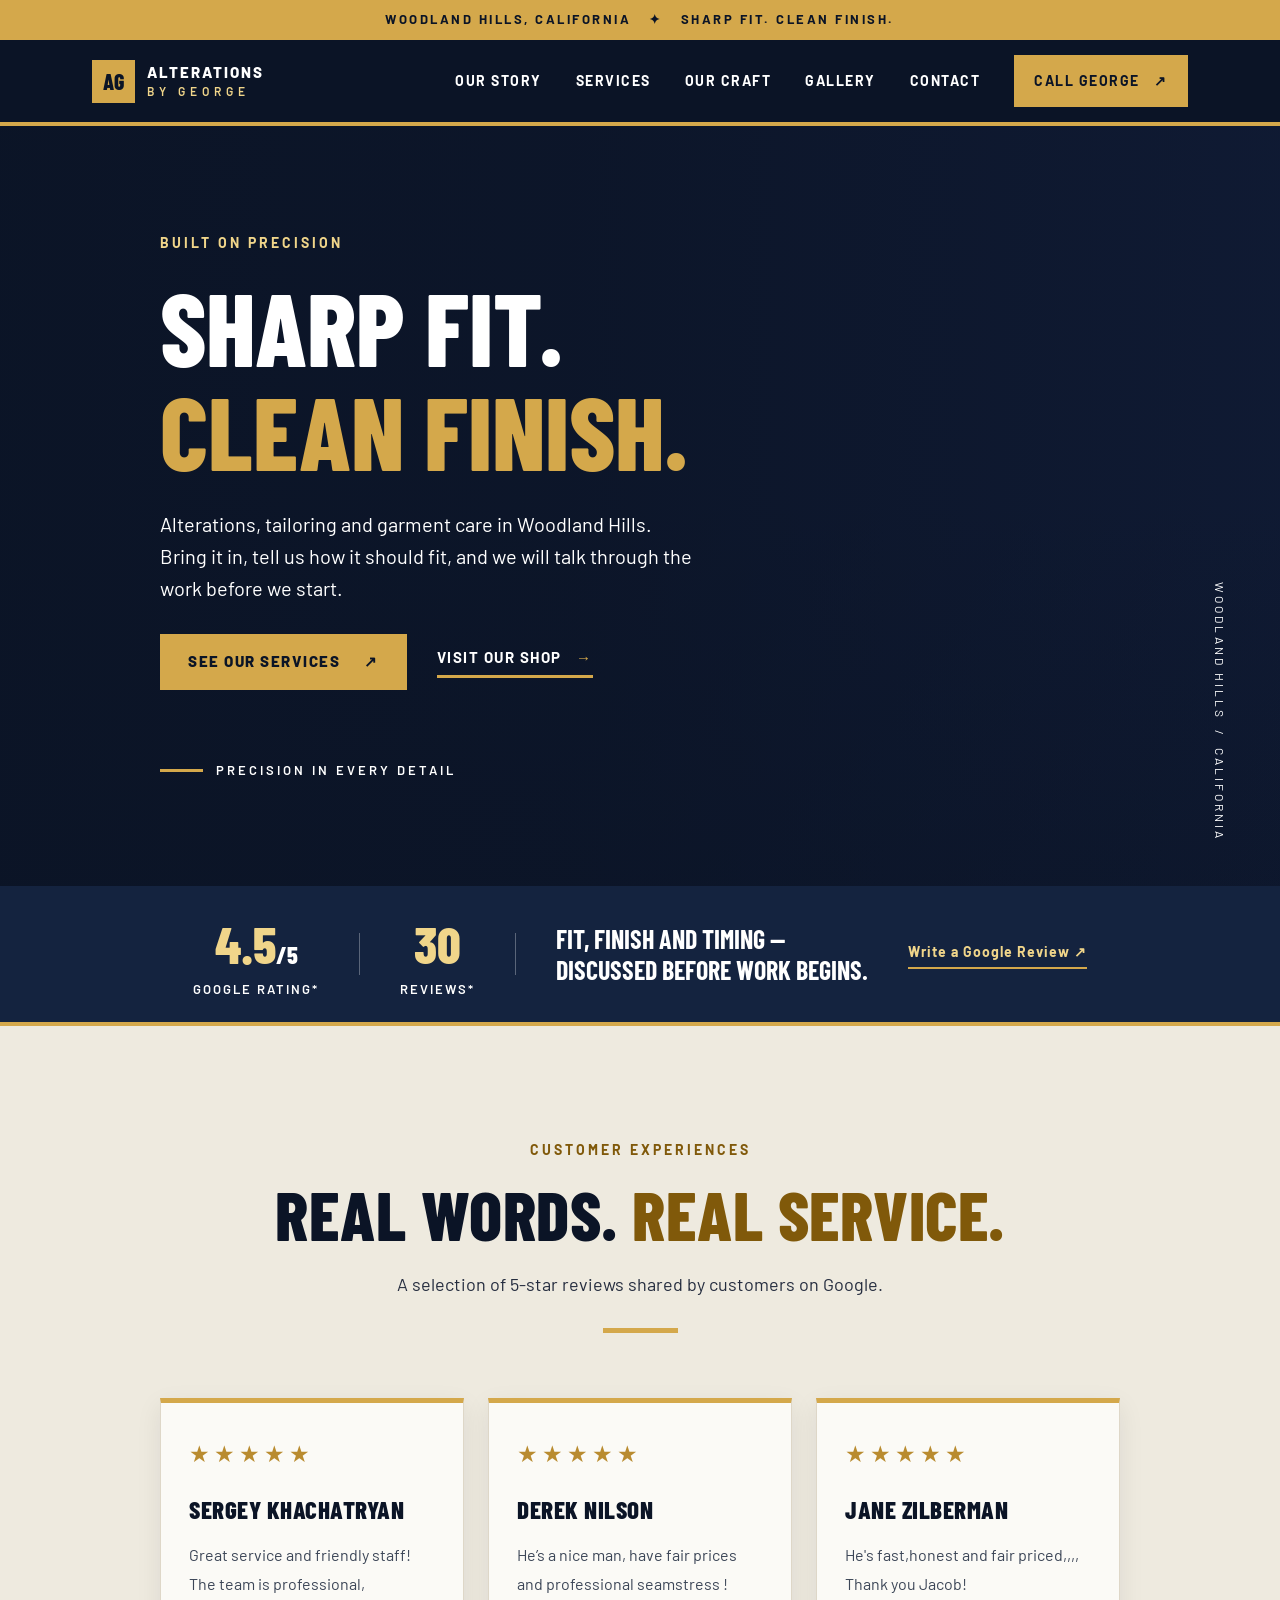
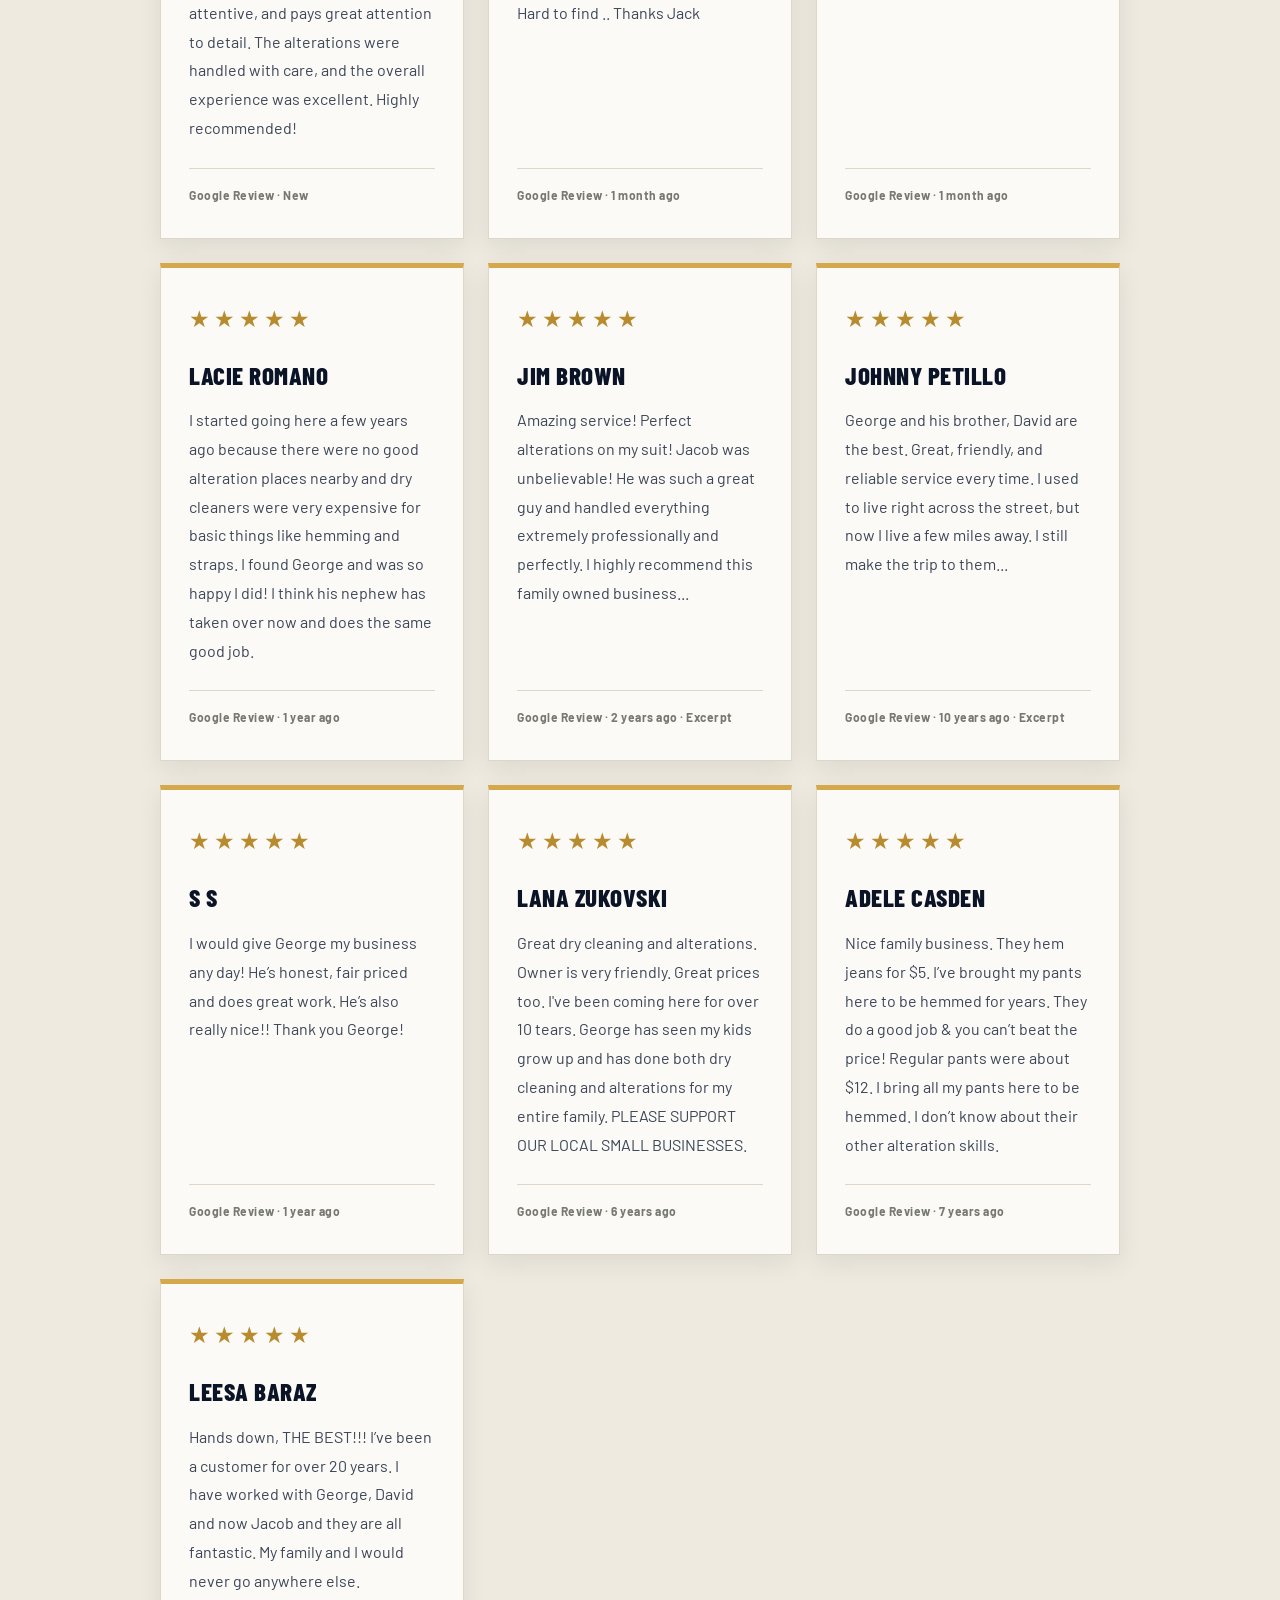
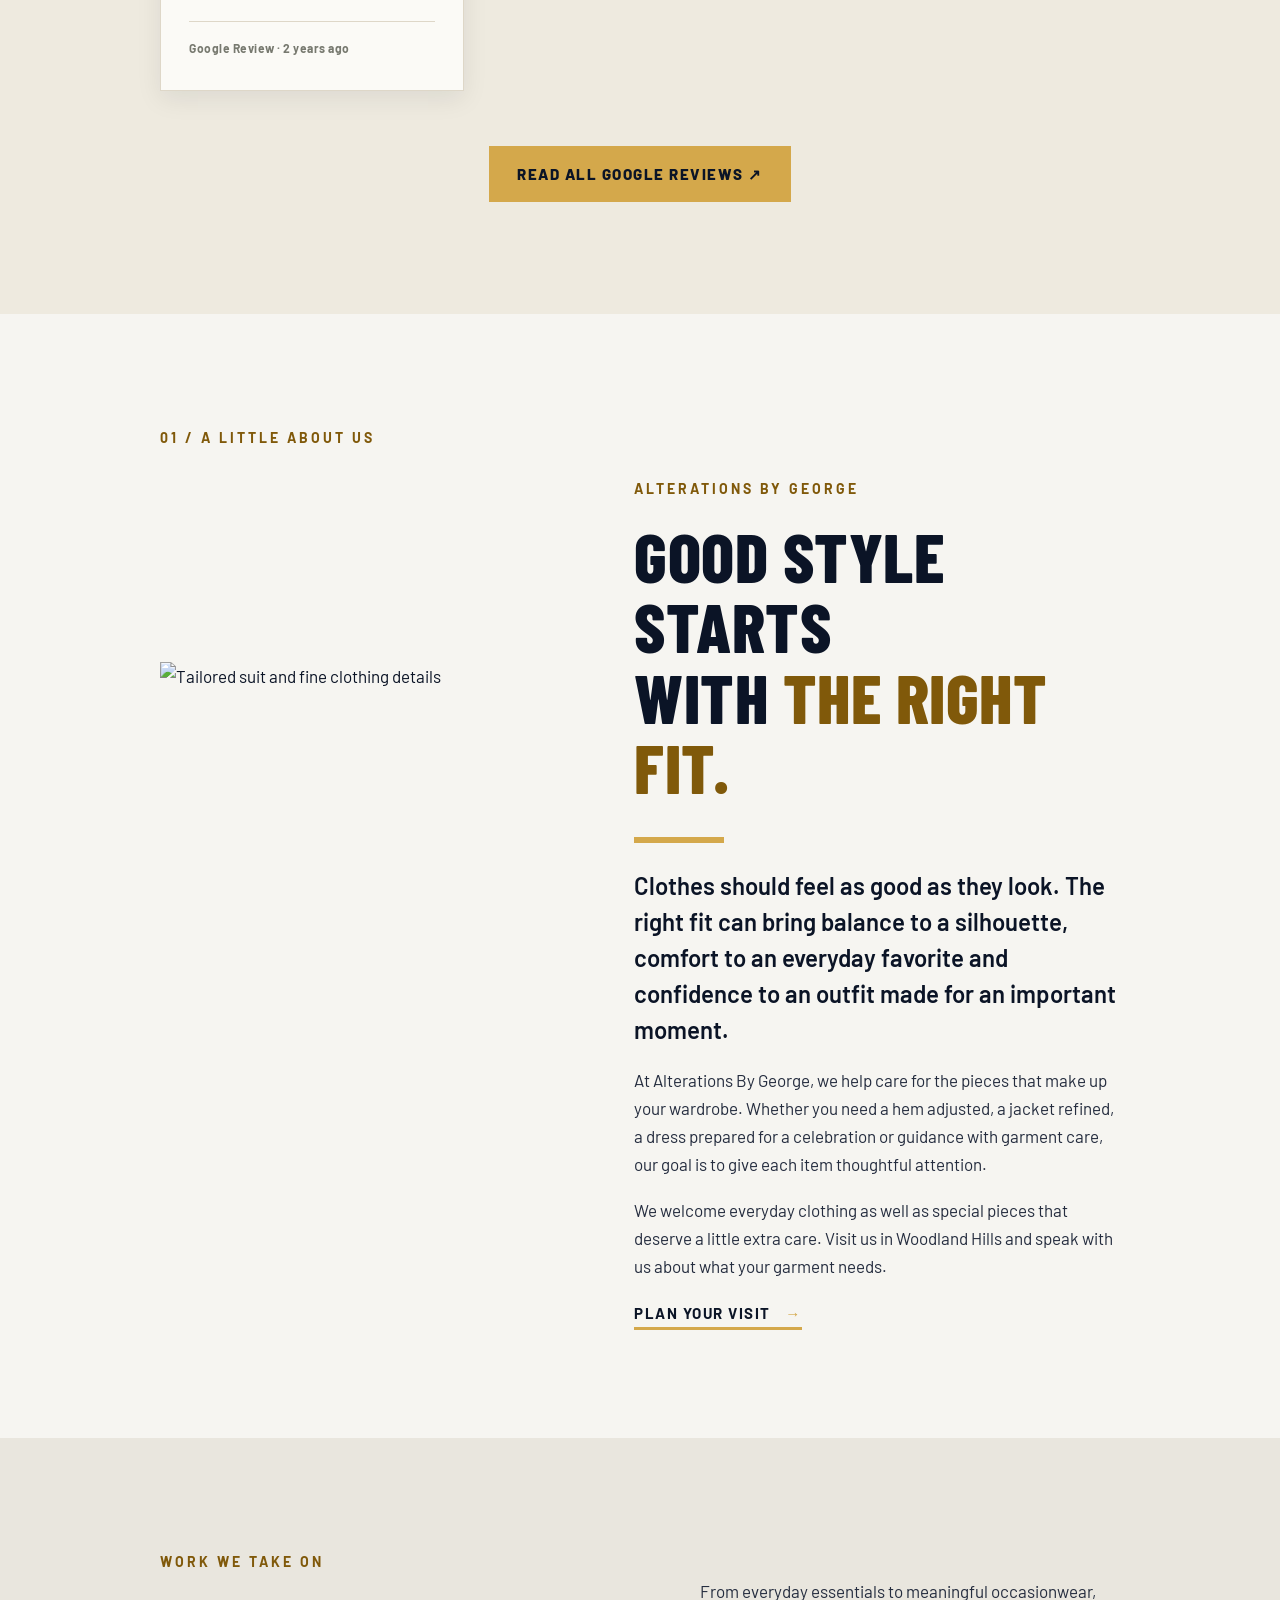
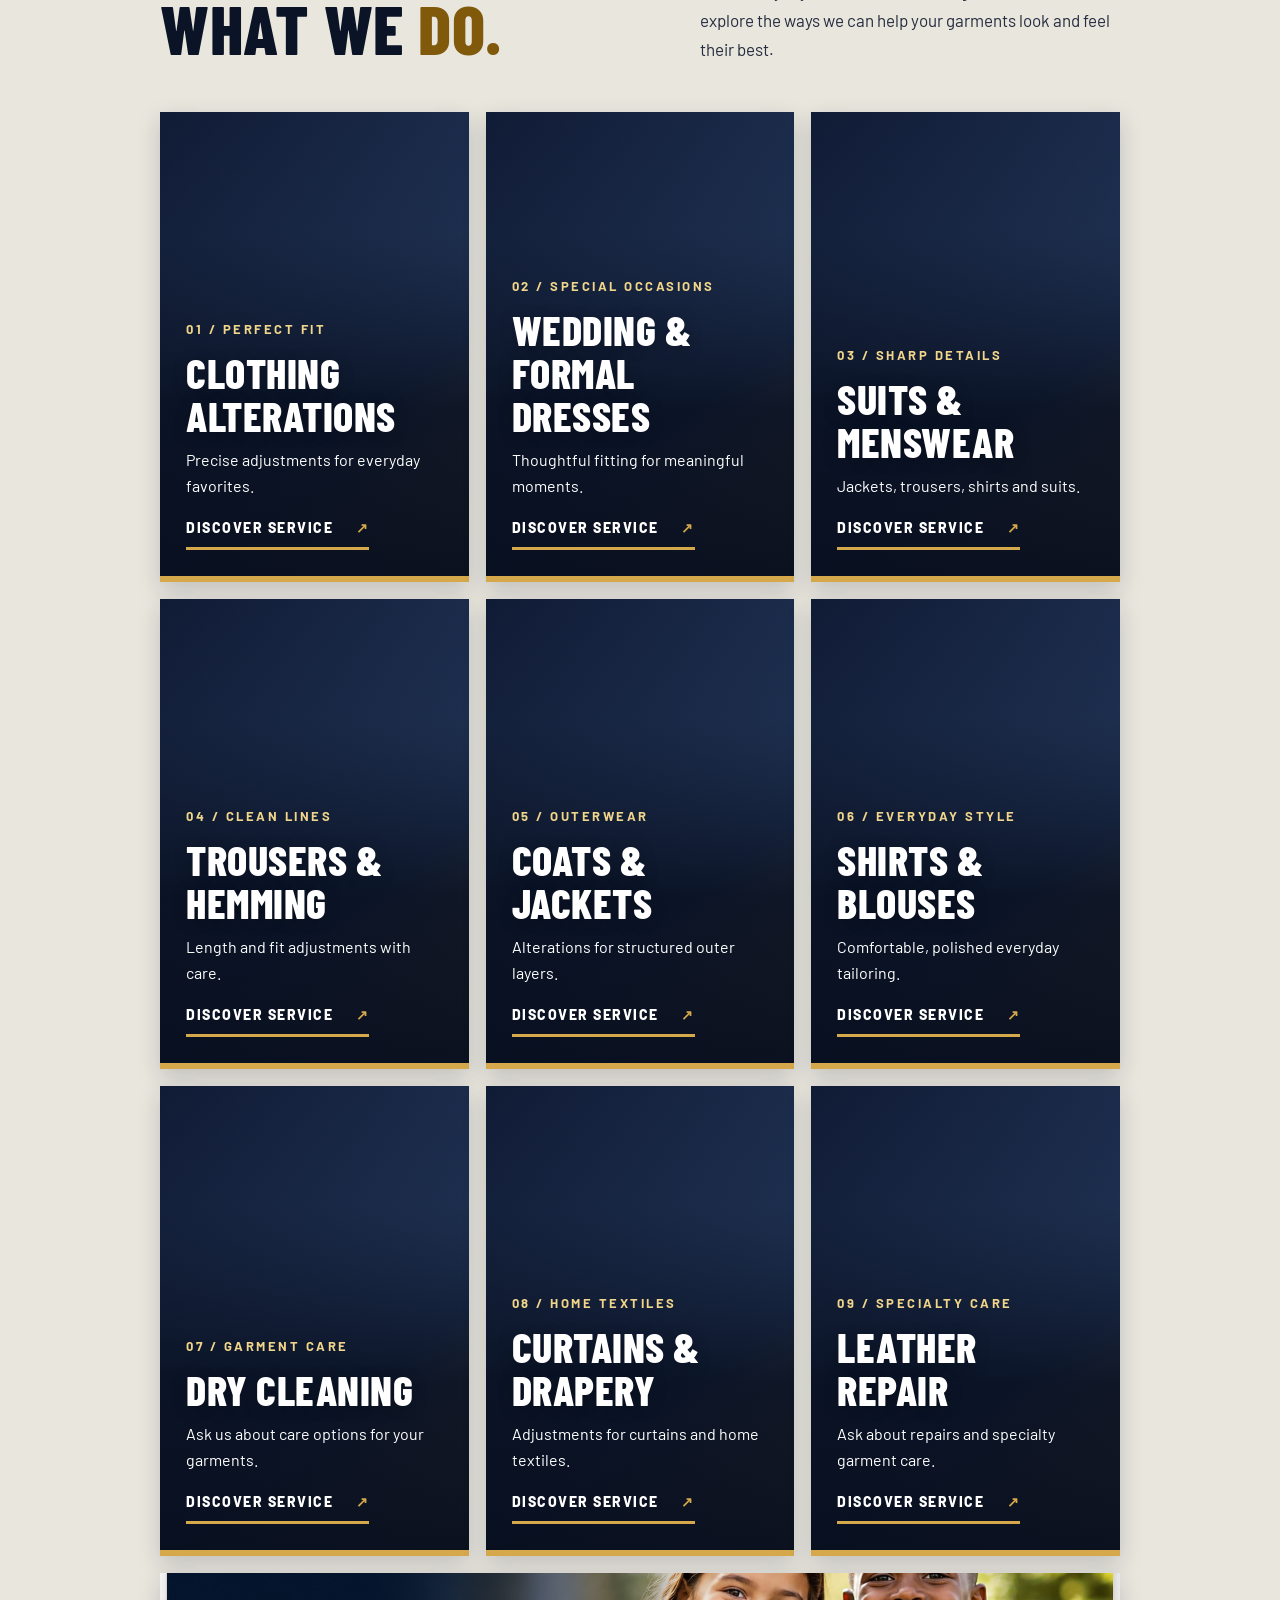
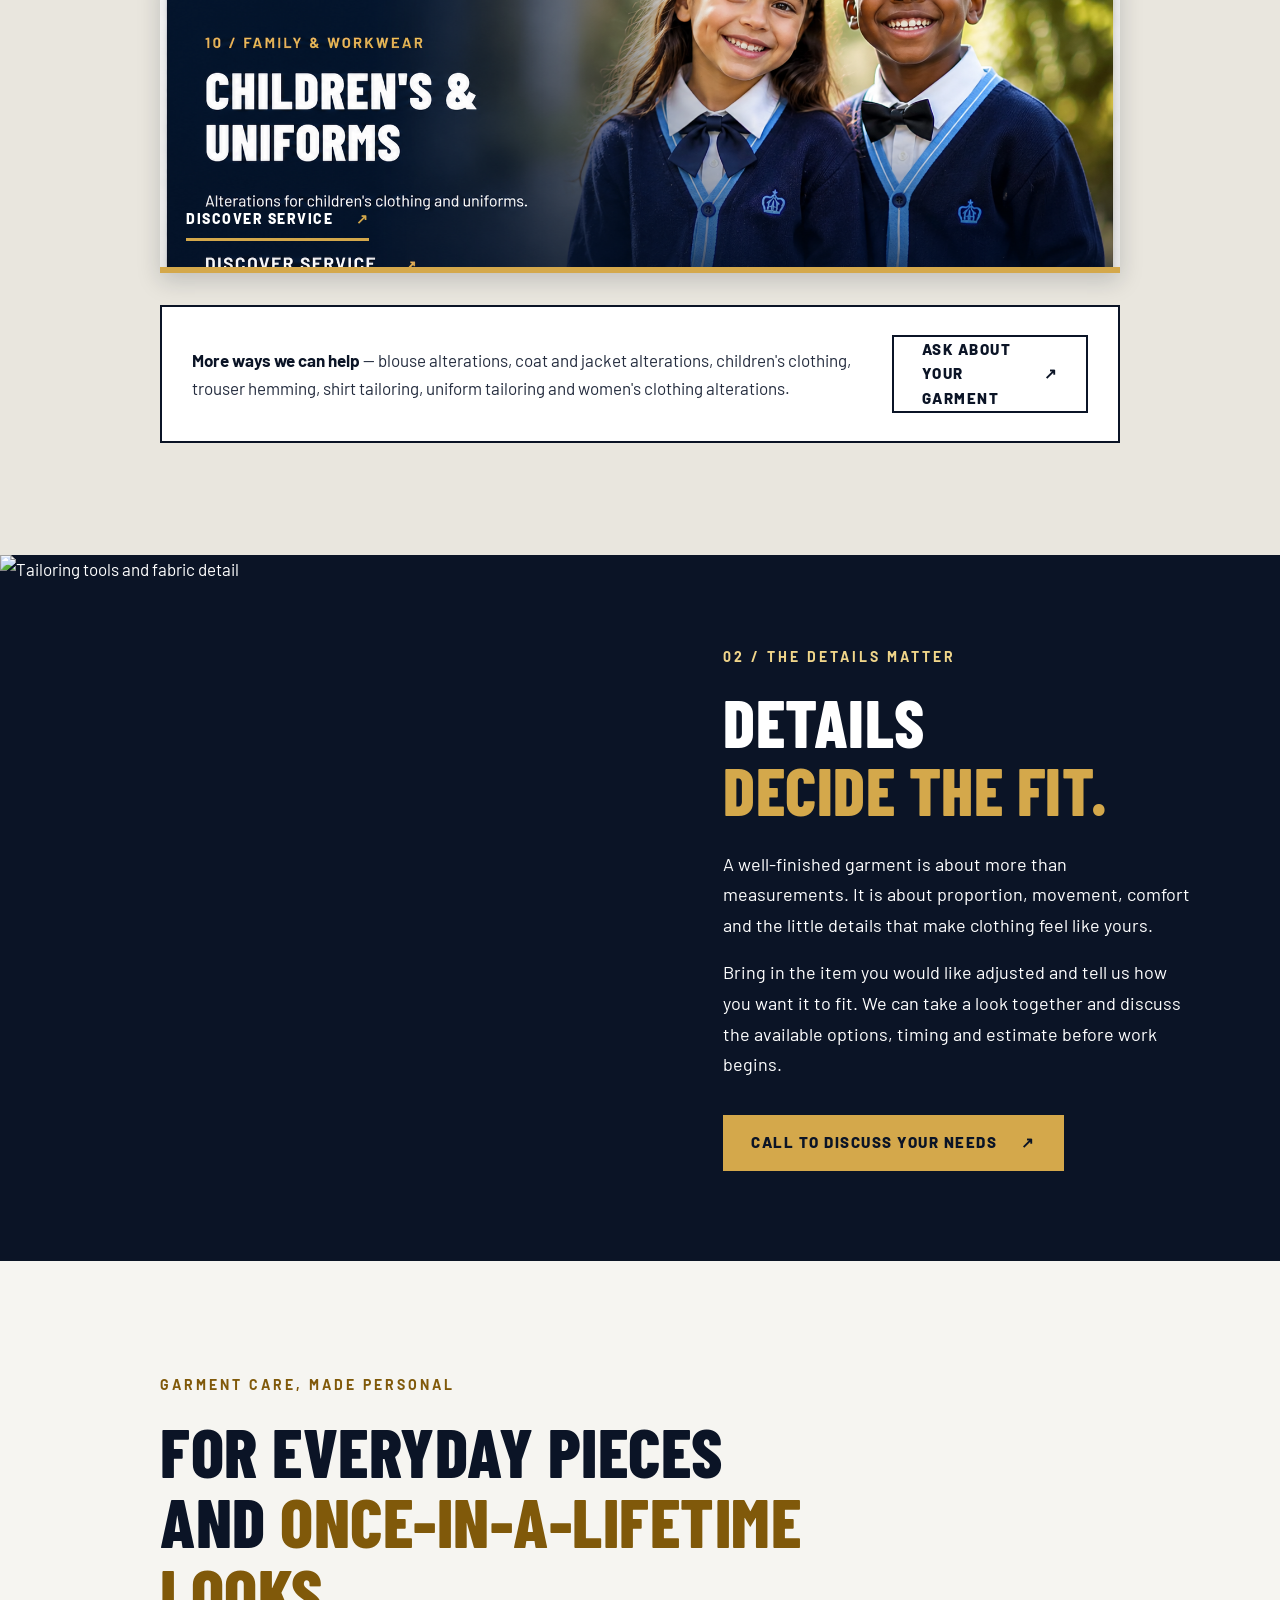
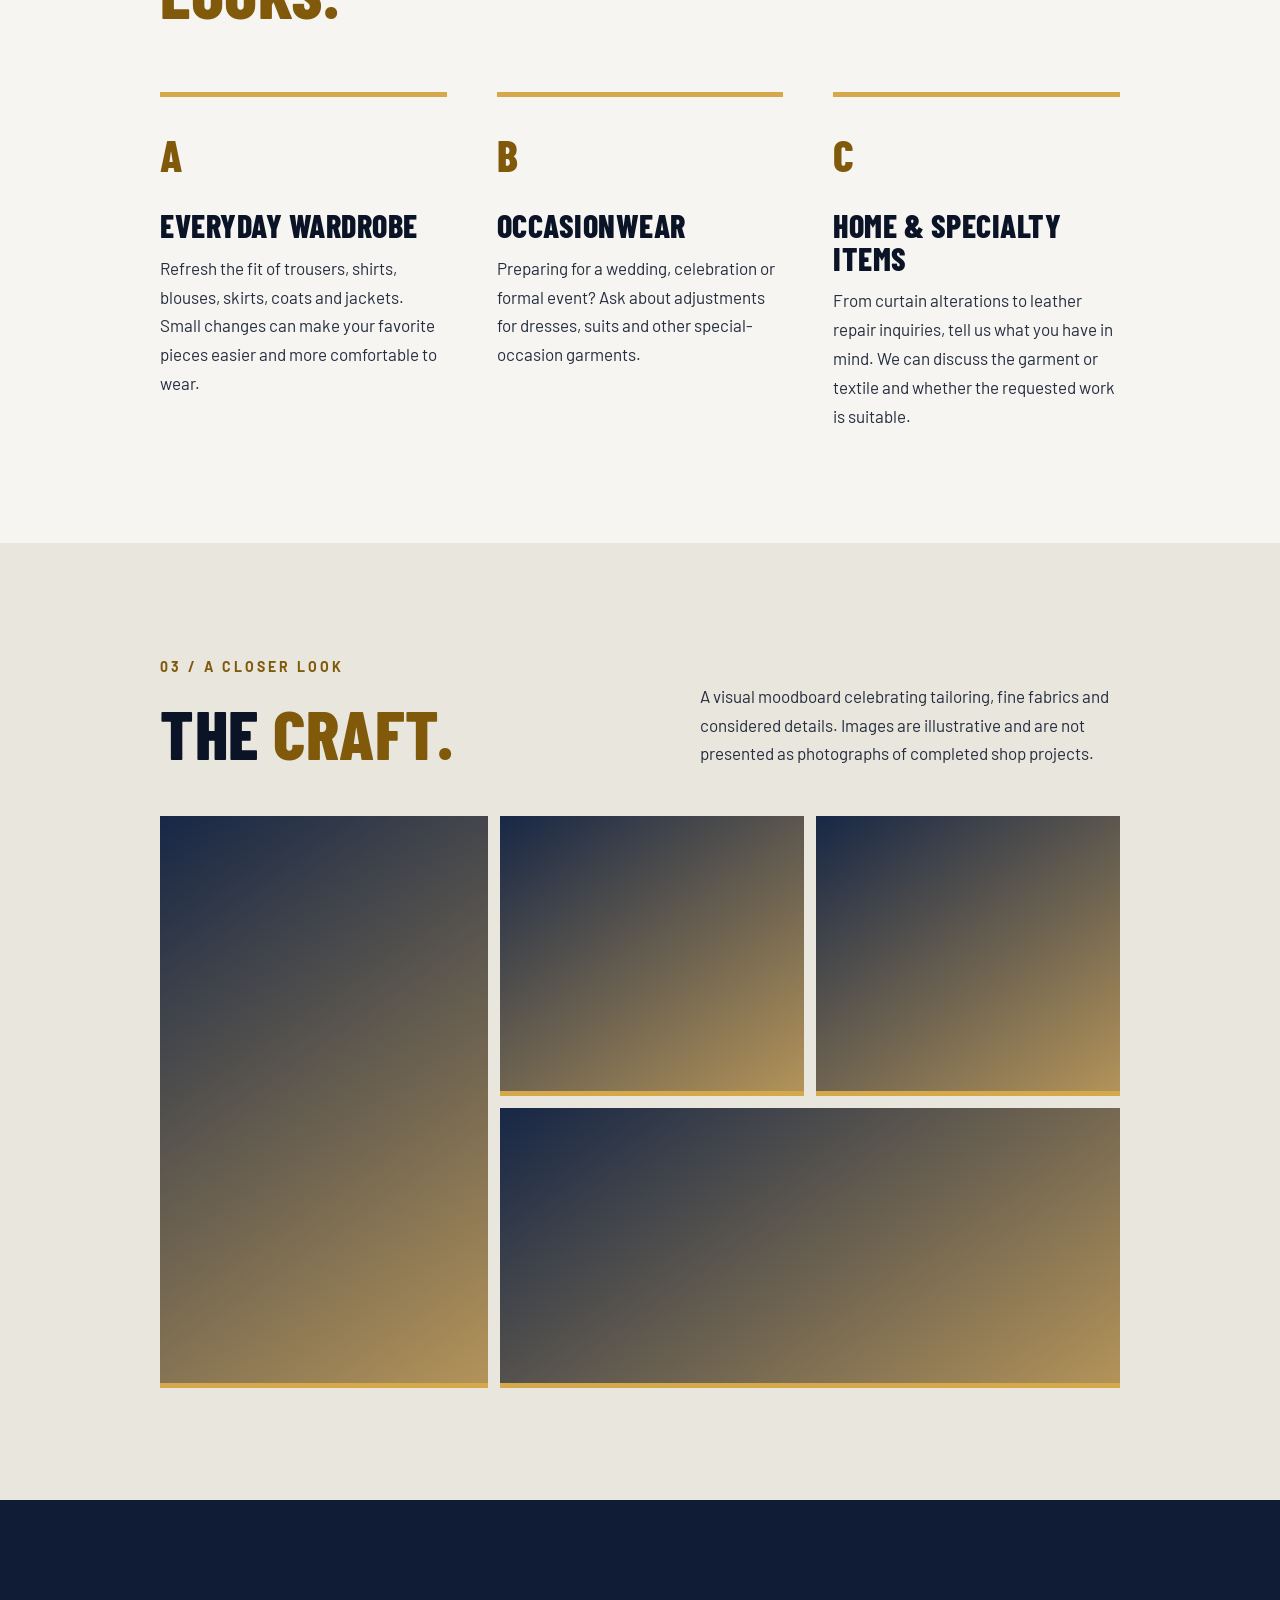
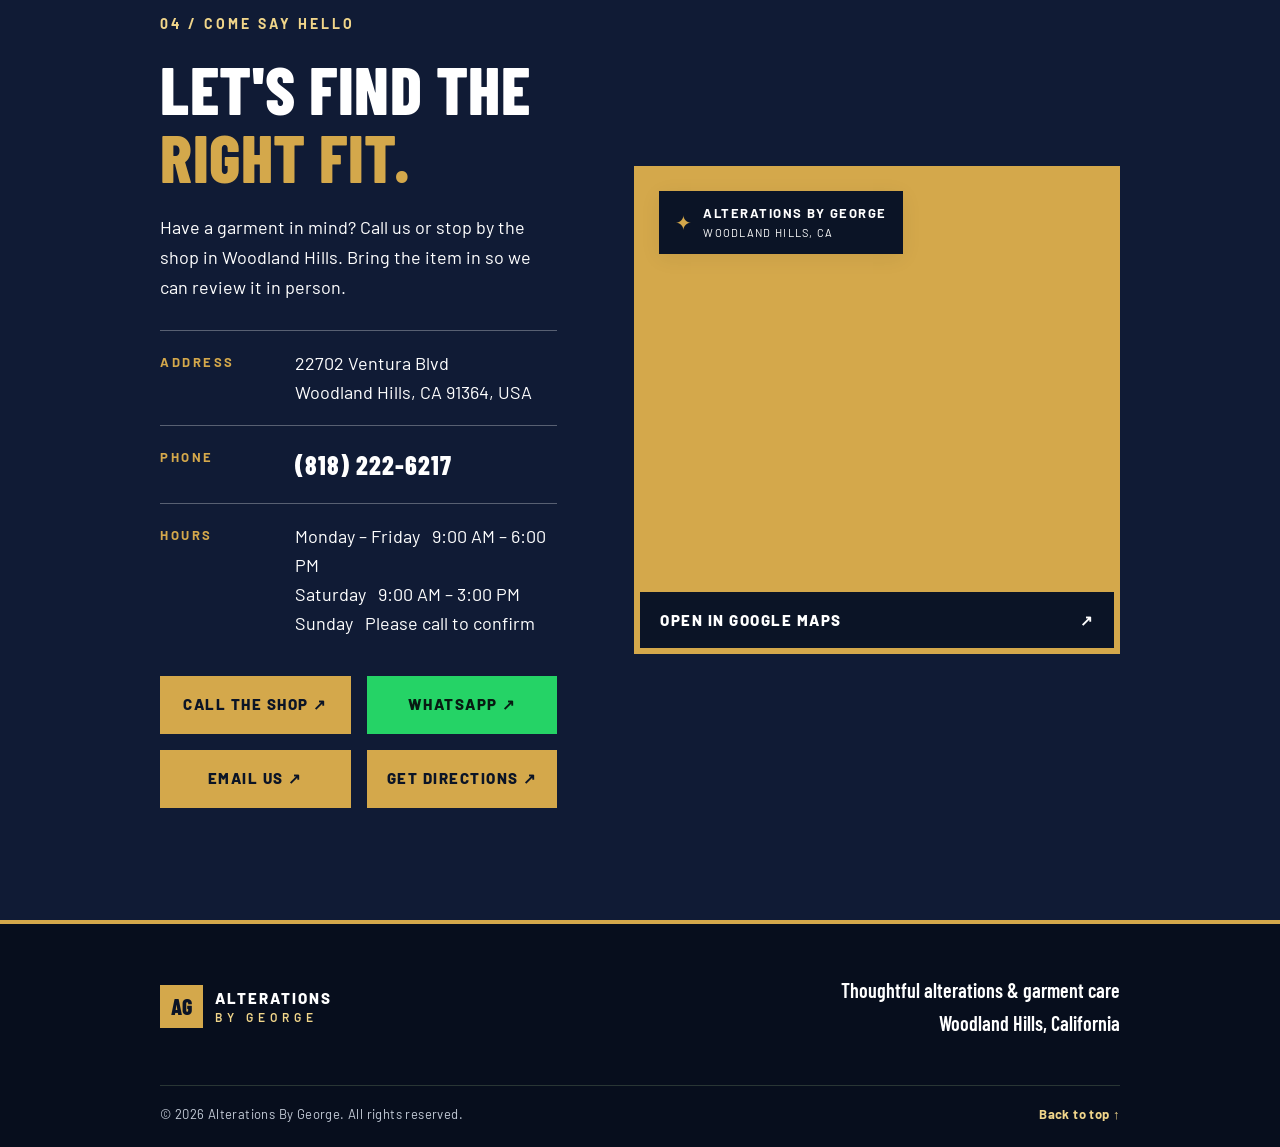
==== commit 9fec9480: "Modify alt text and clean up service content Updated alt text for image and removed unnecessary elem" ====
--- a/index.html
+++ b/index.html
@@ -357,8 +357,6 @@
     src="./children-uniforms.png"
     alt="Children's clothing and uniforms"
   >
-  <div class="service-overlay"></div>
-
   <div class="service-content">
     <button class="service-open">
       Discover service <b>↗</b>
--- a/style.css
+++ b/style.css
@@ -667,3 +667,9 @@
 .service-card[data-service="children"] .service-content {
   z-index: 2;
 }
+.service-card[data-service="children"] .service-overlay,
+.service-card[data-service="children"] .service-content span,
+.service-card[data-service="children"] .service-content h3,
+.service-card[data-service="children"] .service-content p {
+  display: none !important;
+}
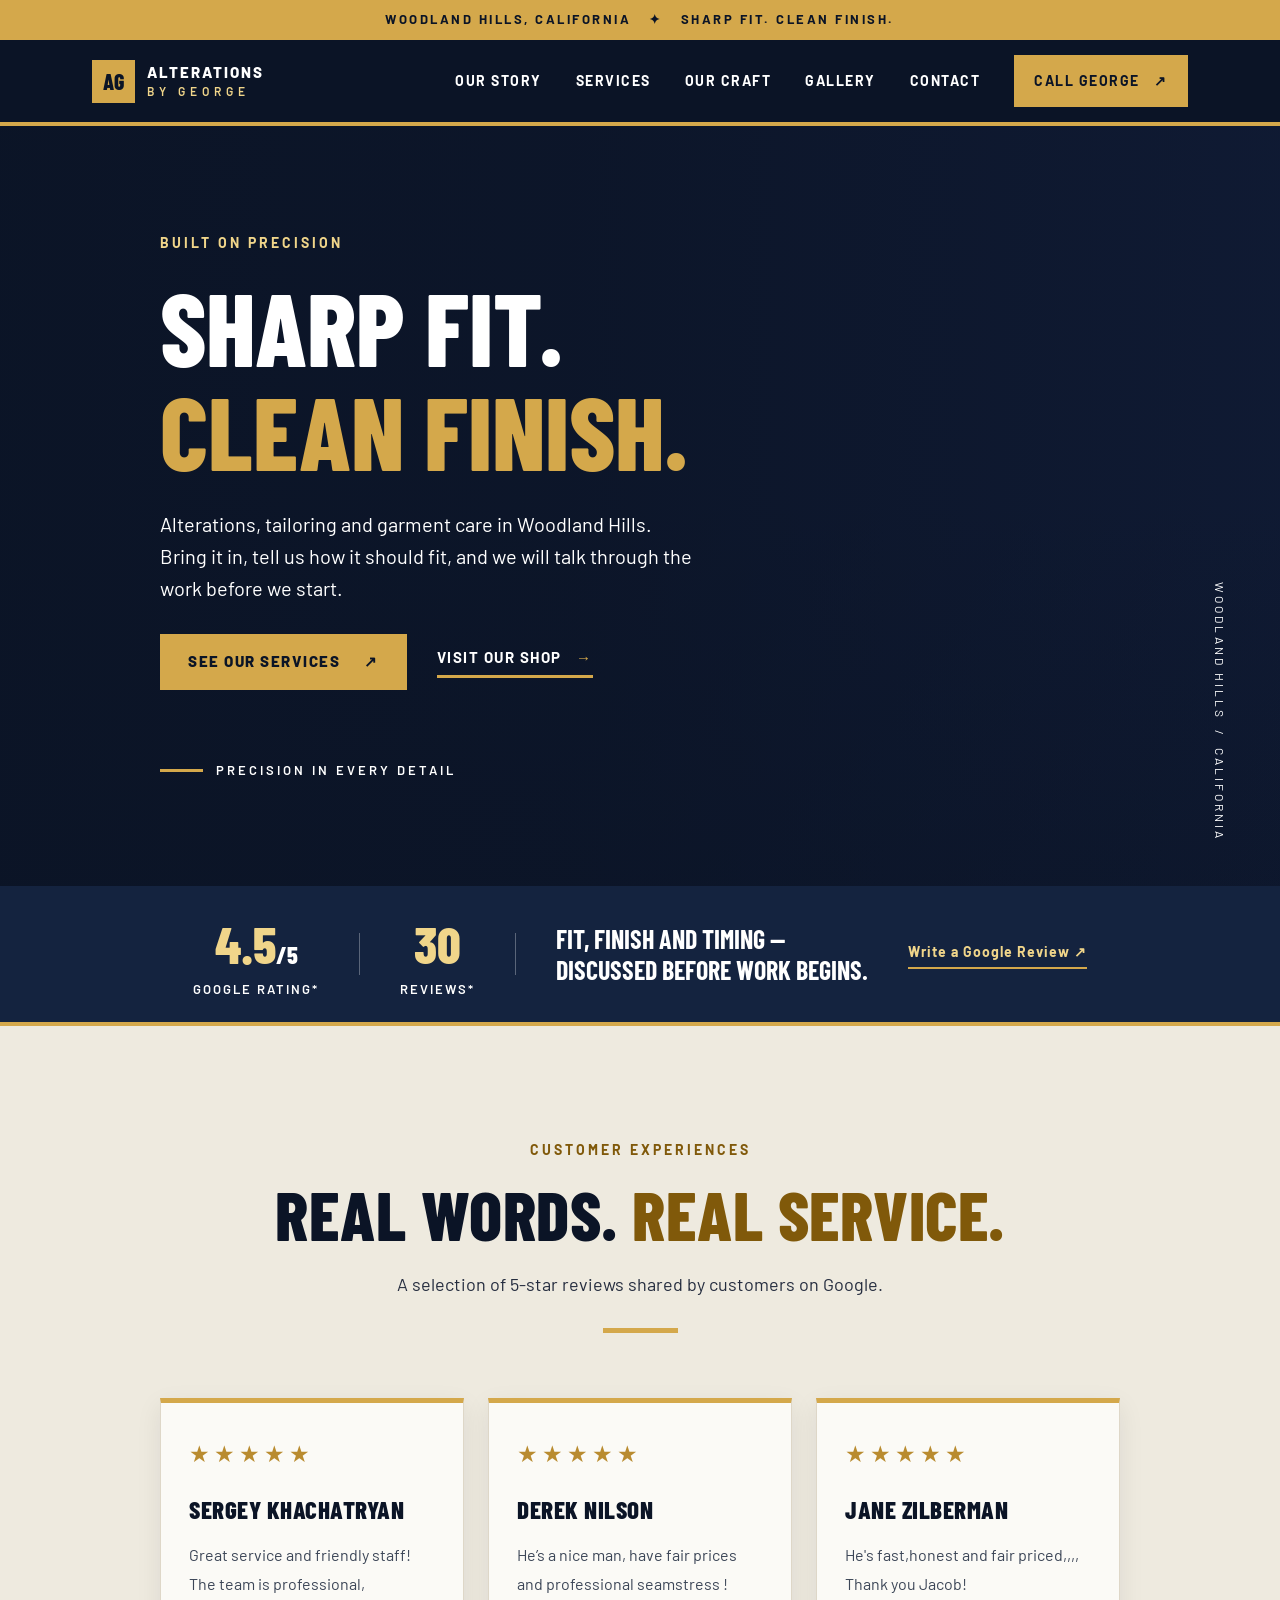
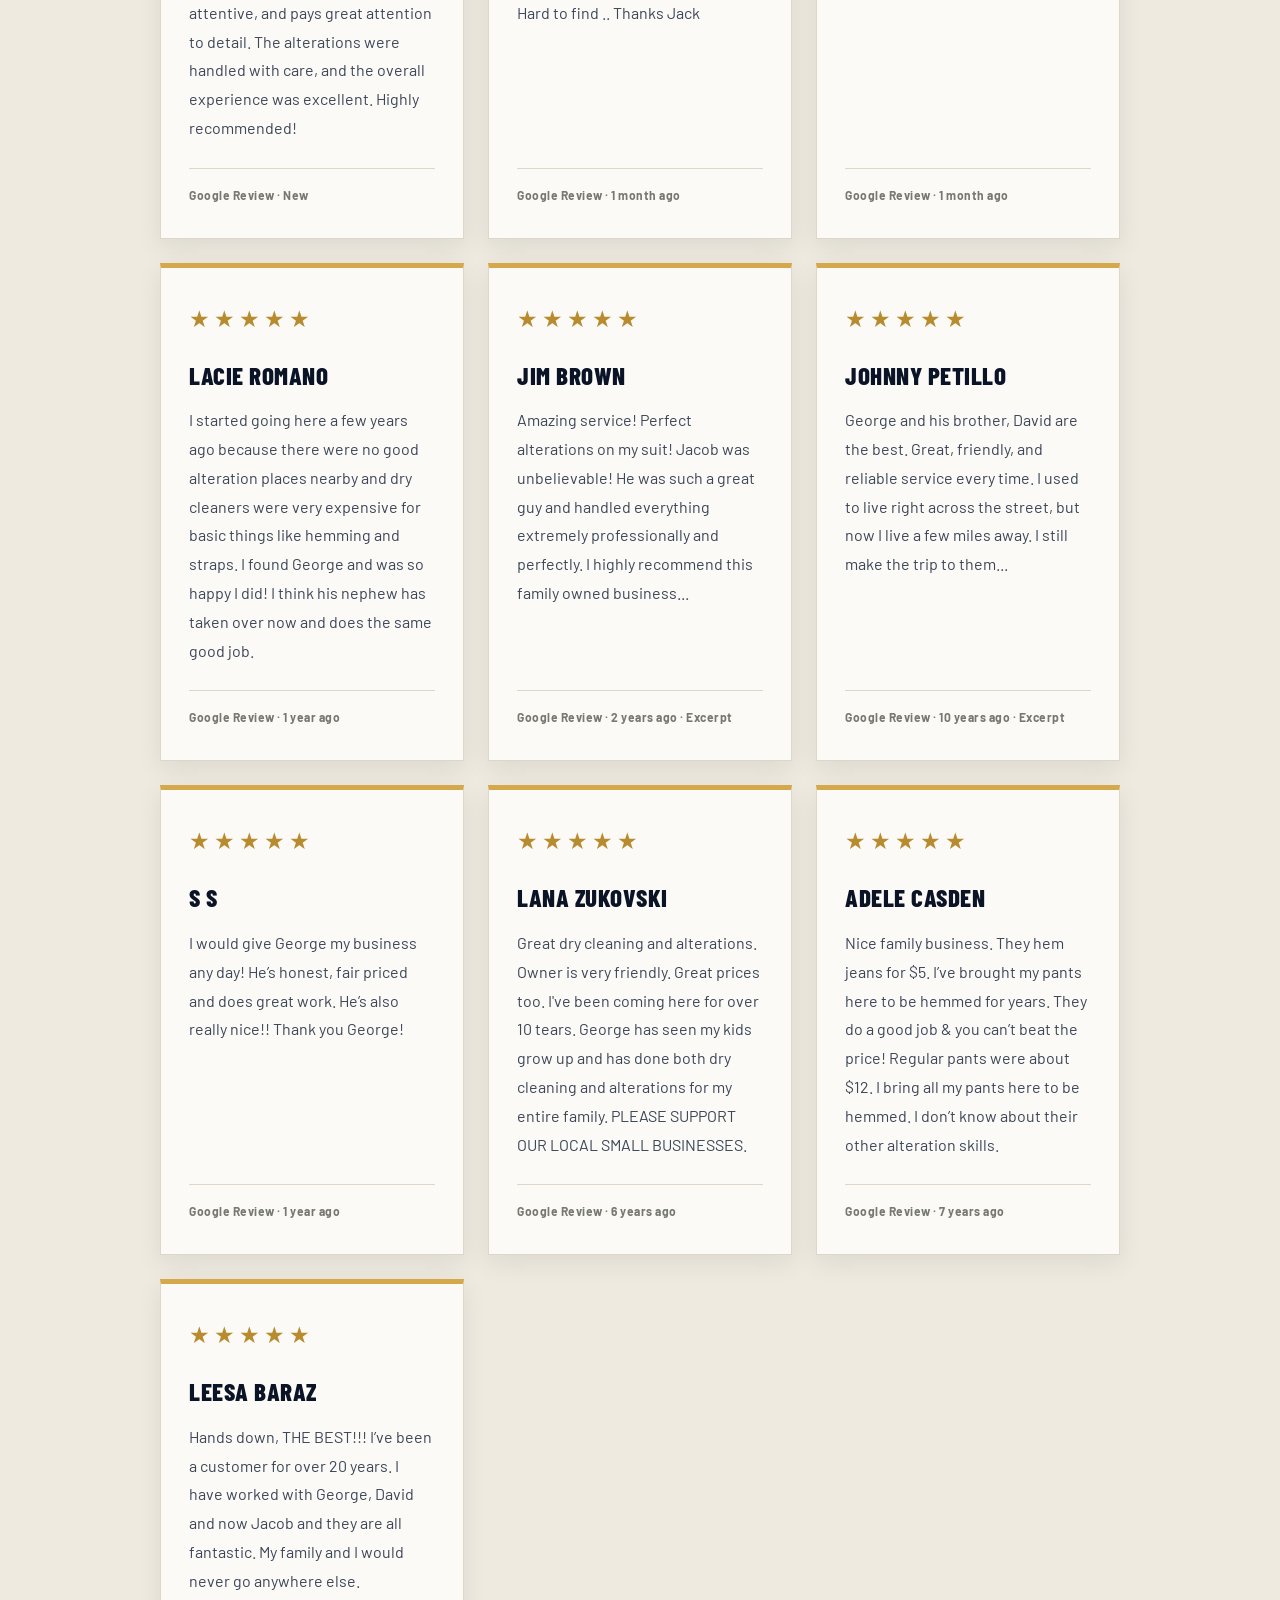
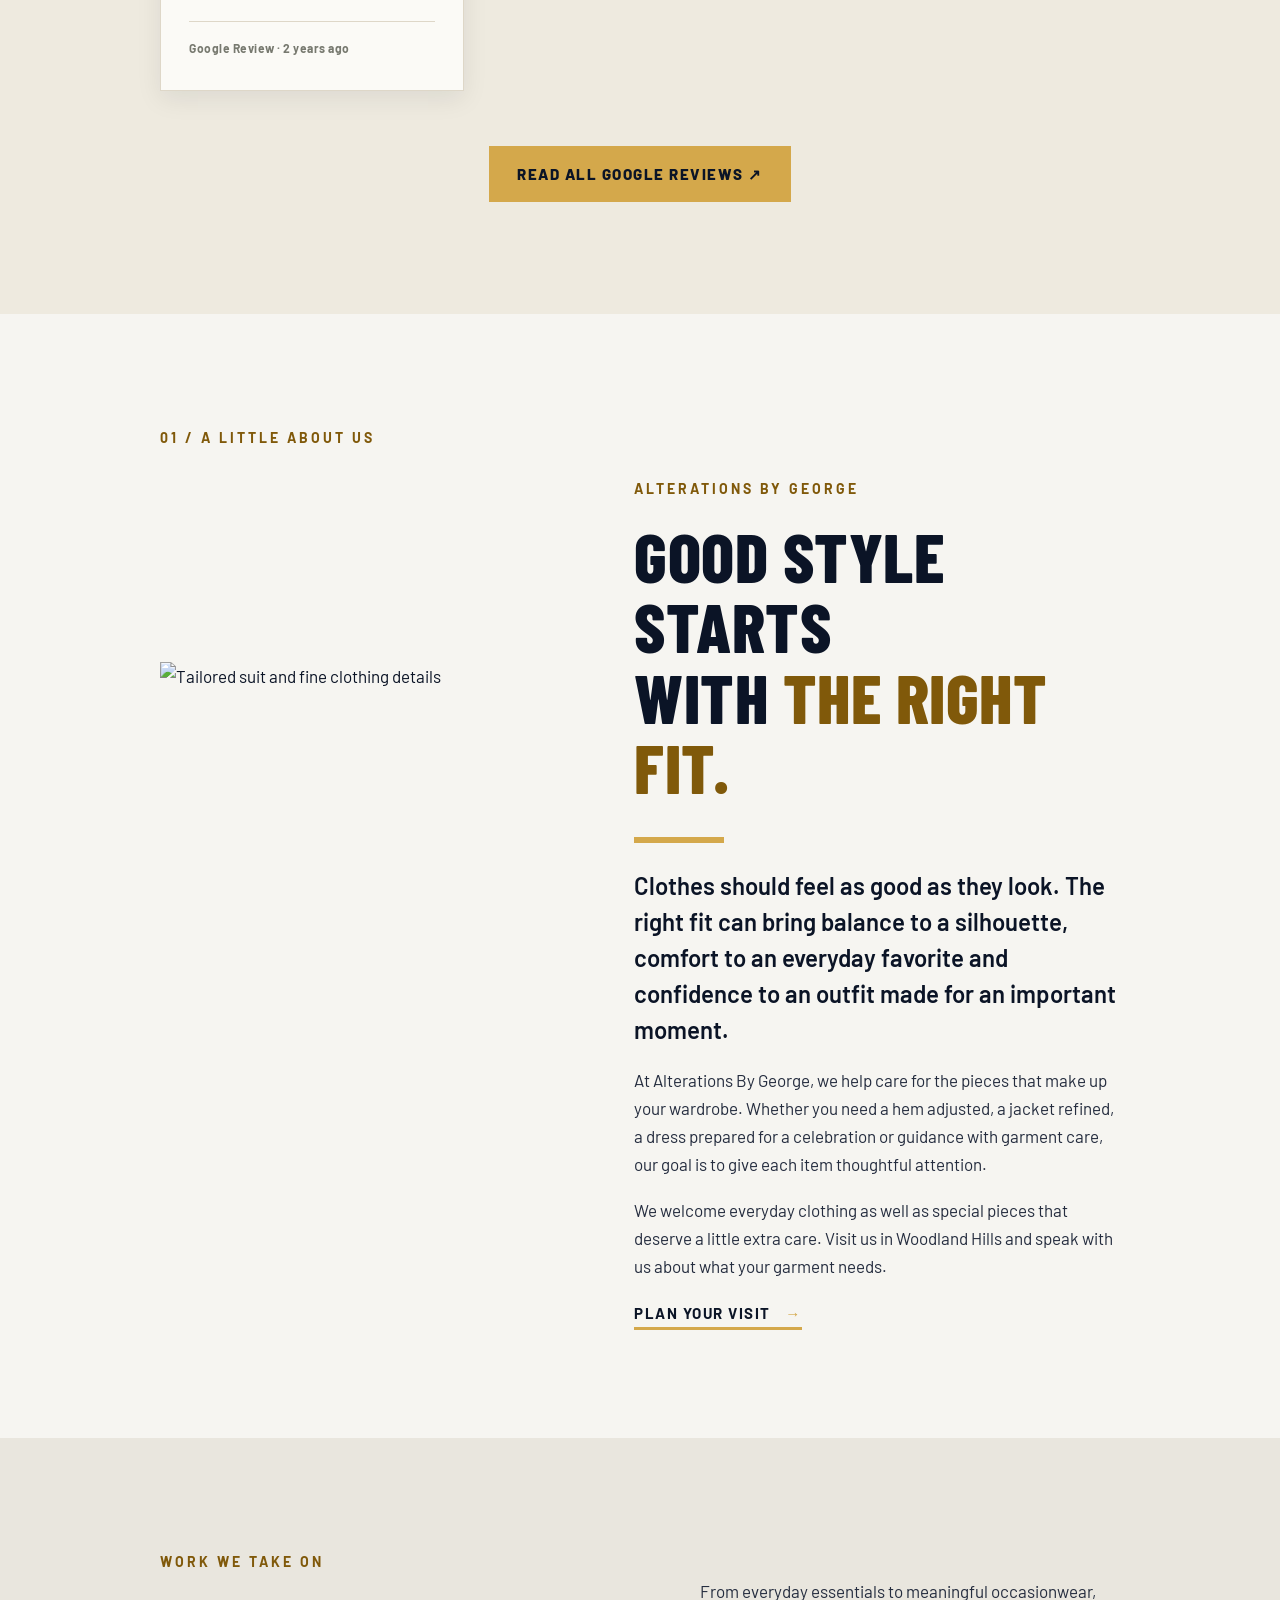
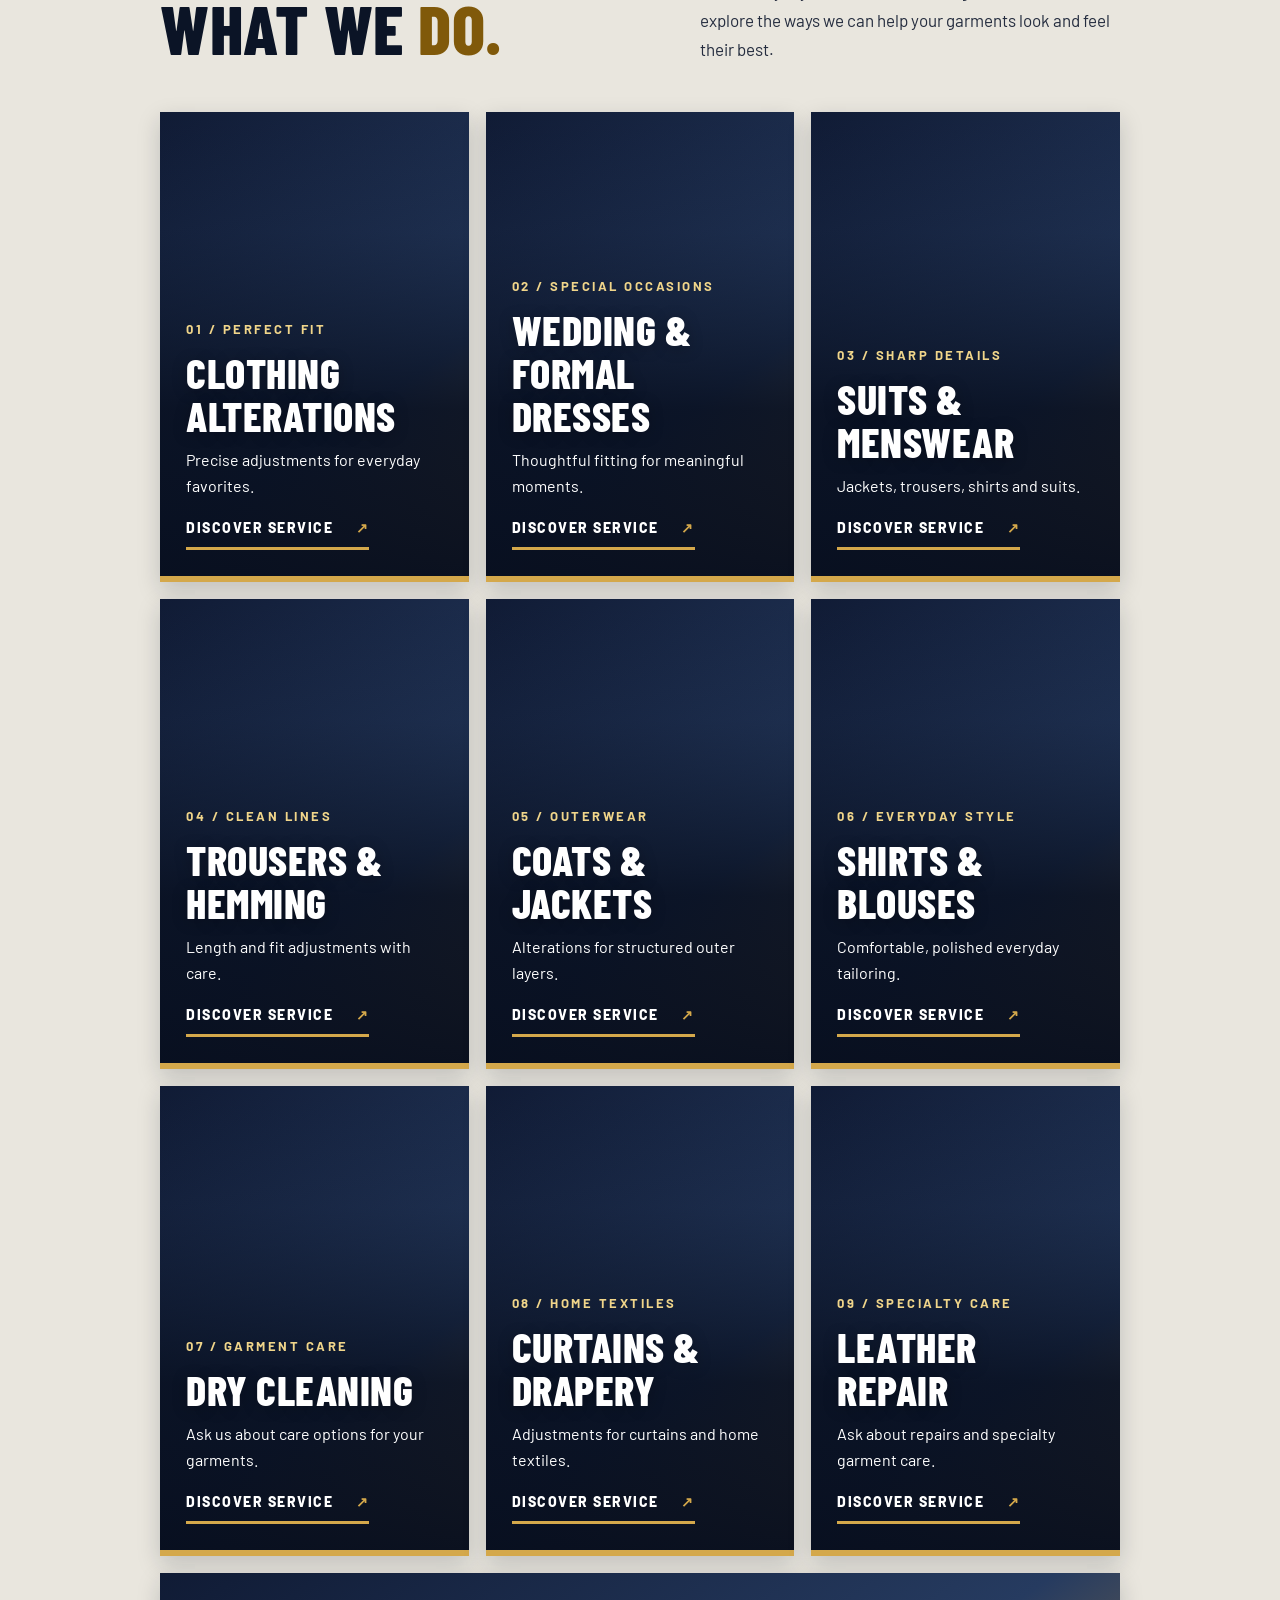
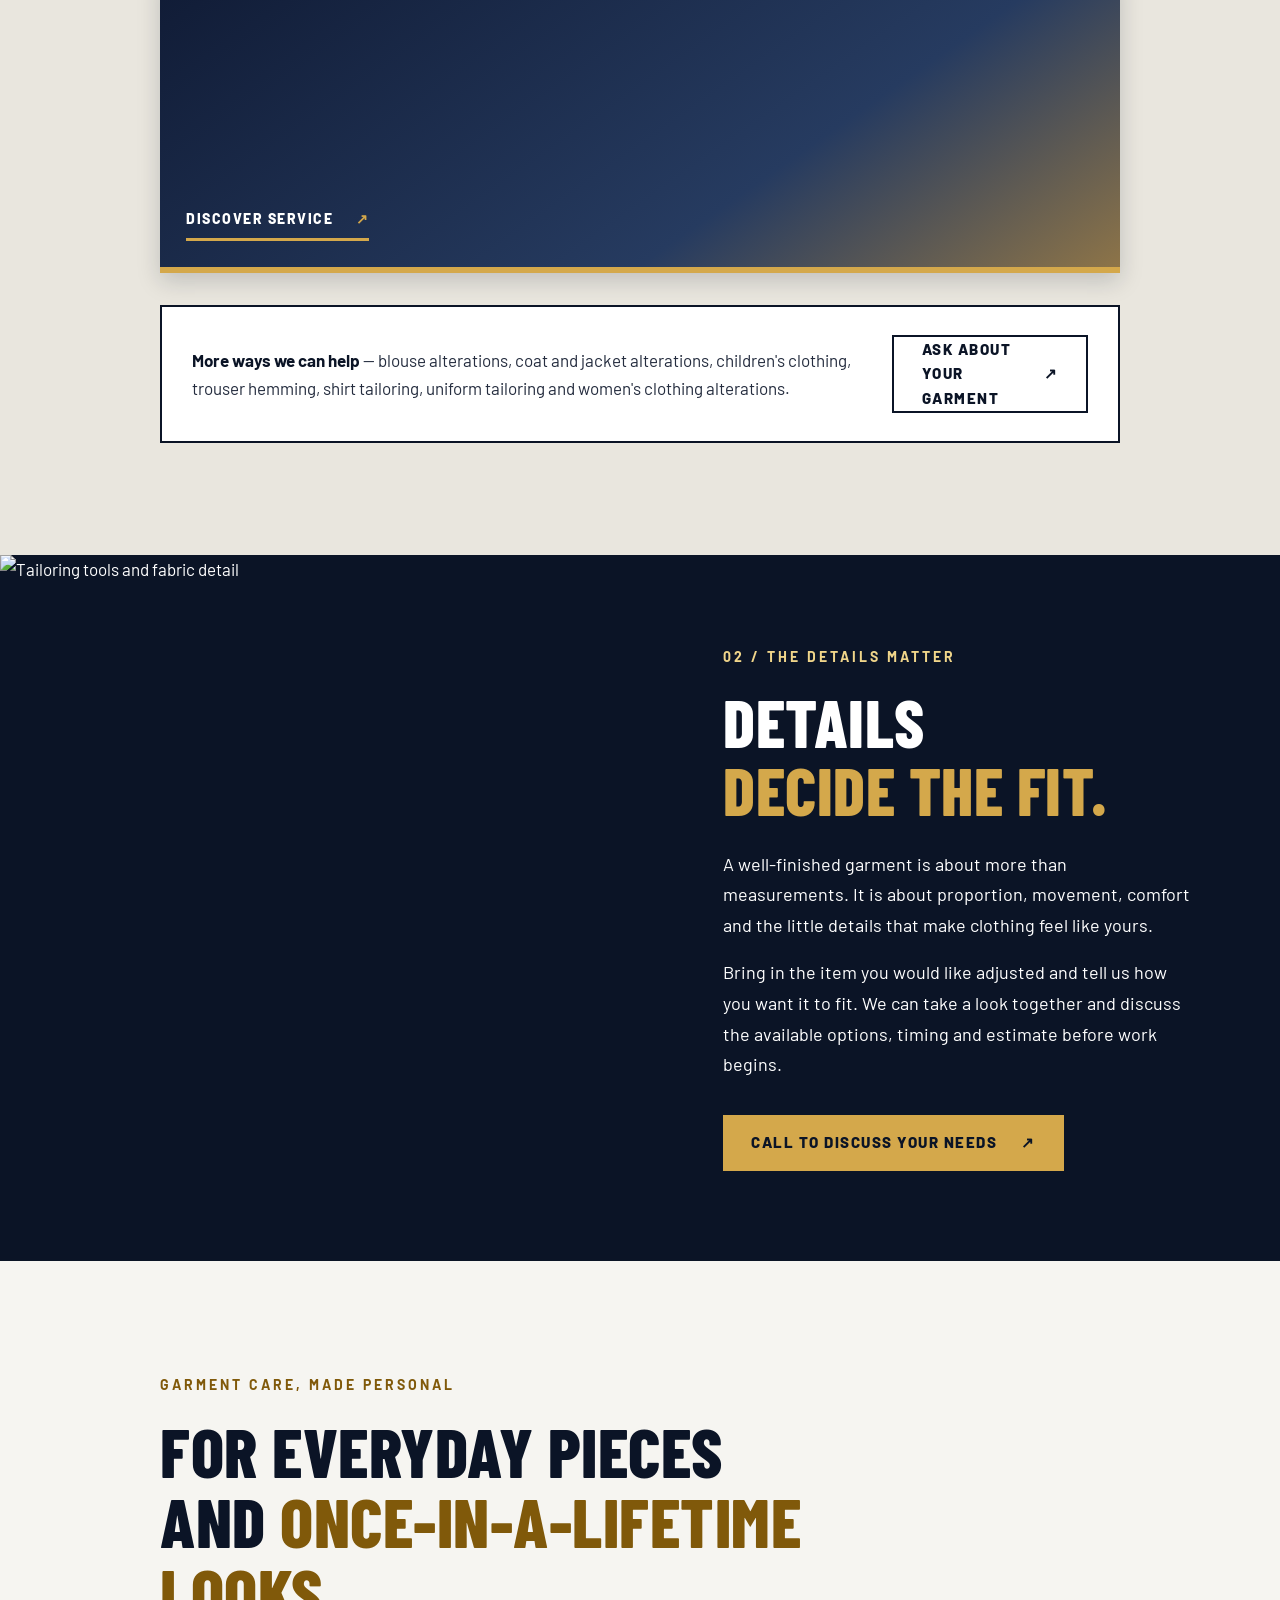
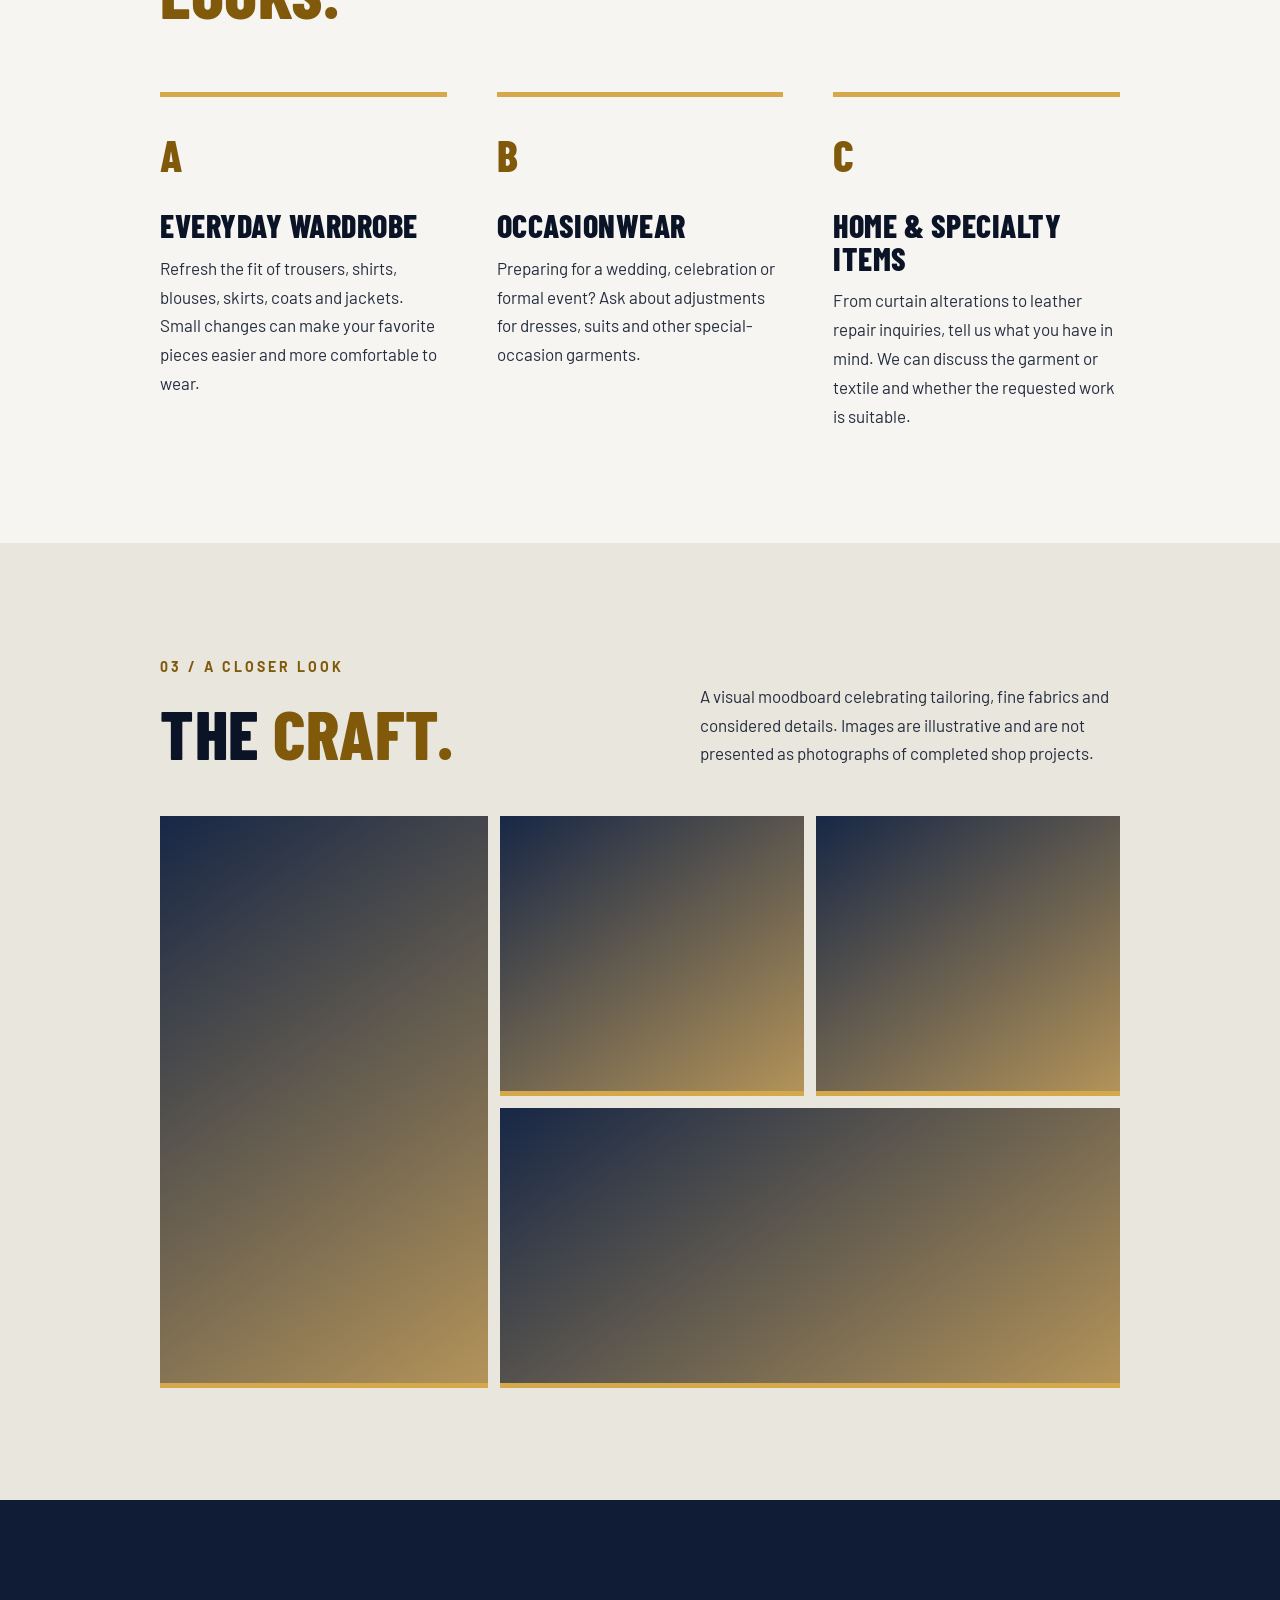
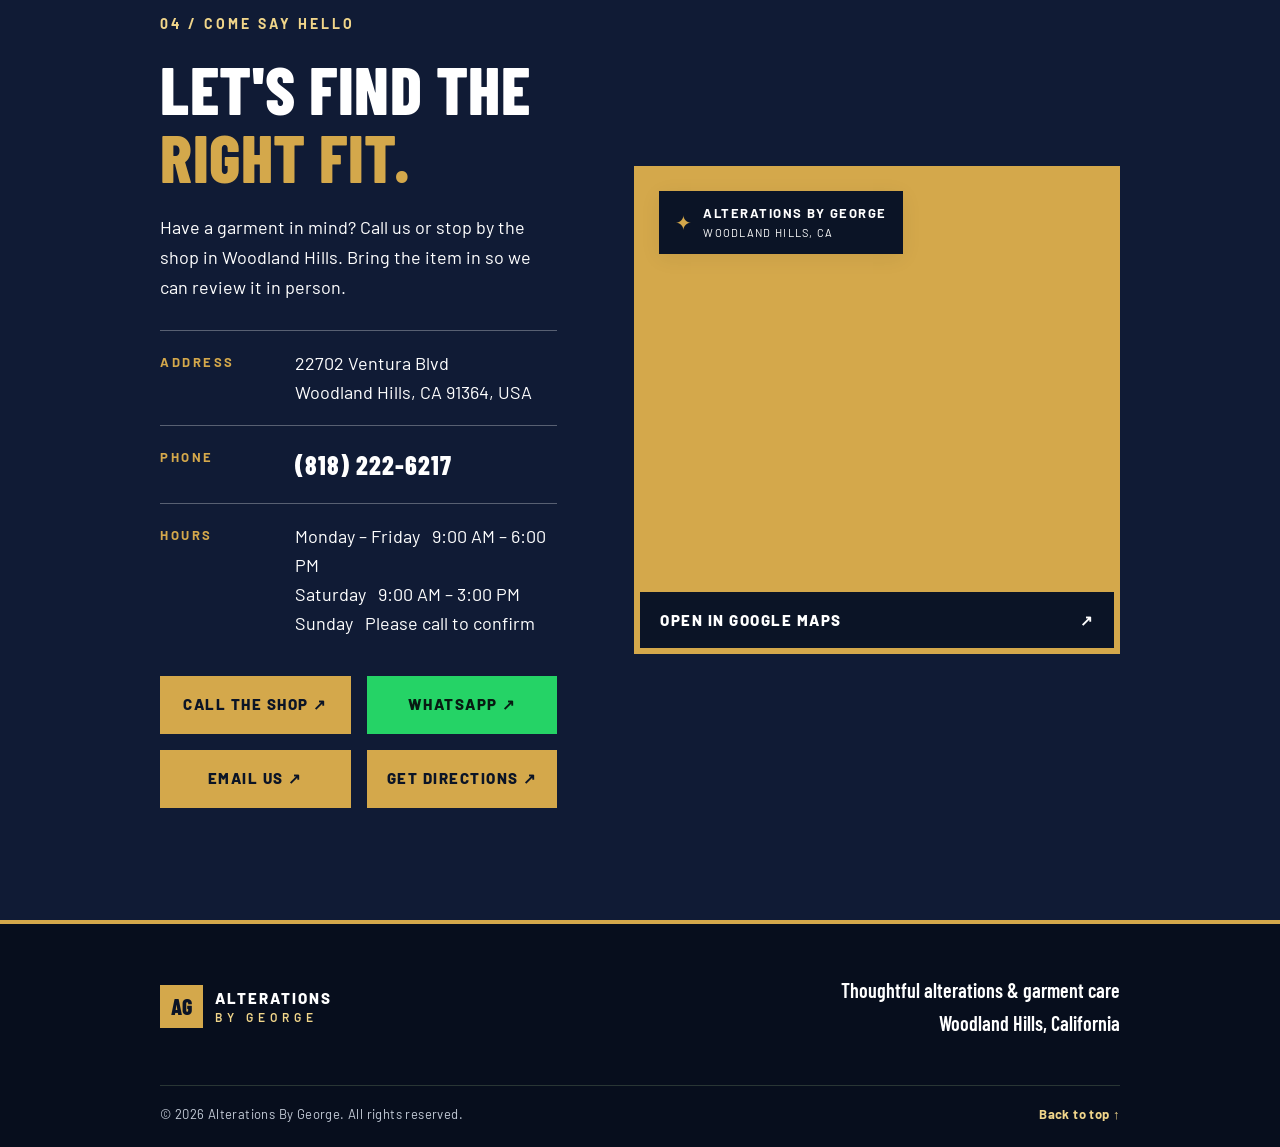
==== commit 3c338a30: "Update index.html" ====
--- a/index.html
+++ b/index.html
@@ -354,10 +354,15 @@
   <img
     loading="lazy"
     decoding="async"
-    src="./children-uniforms.png"
+    src="https://images.unsplash.com/photo-1503919545889-aef636e10ad4?auto=format&fit=crop&w=1200&q=75&fm=webp"
     alt="Children's clothing and uniforms"
   >
+  <div class="service-overlay"></div>
+
   <div class="service-content">
+    <span>10 / LITTLE DETAILS</span>
+    <h3>Children's<br>Clothing</h3>
+    <p>Thoughtful alterations for children's clothing and uniforms.</p>
     <button class="service-open">
       Discover service <b>↗</b>
     </button>
